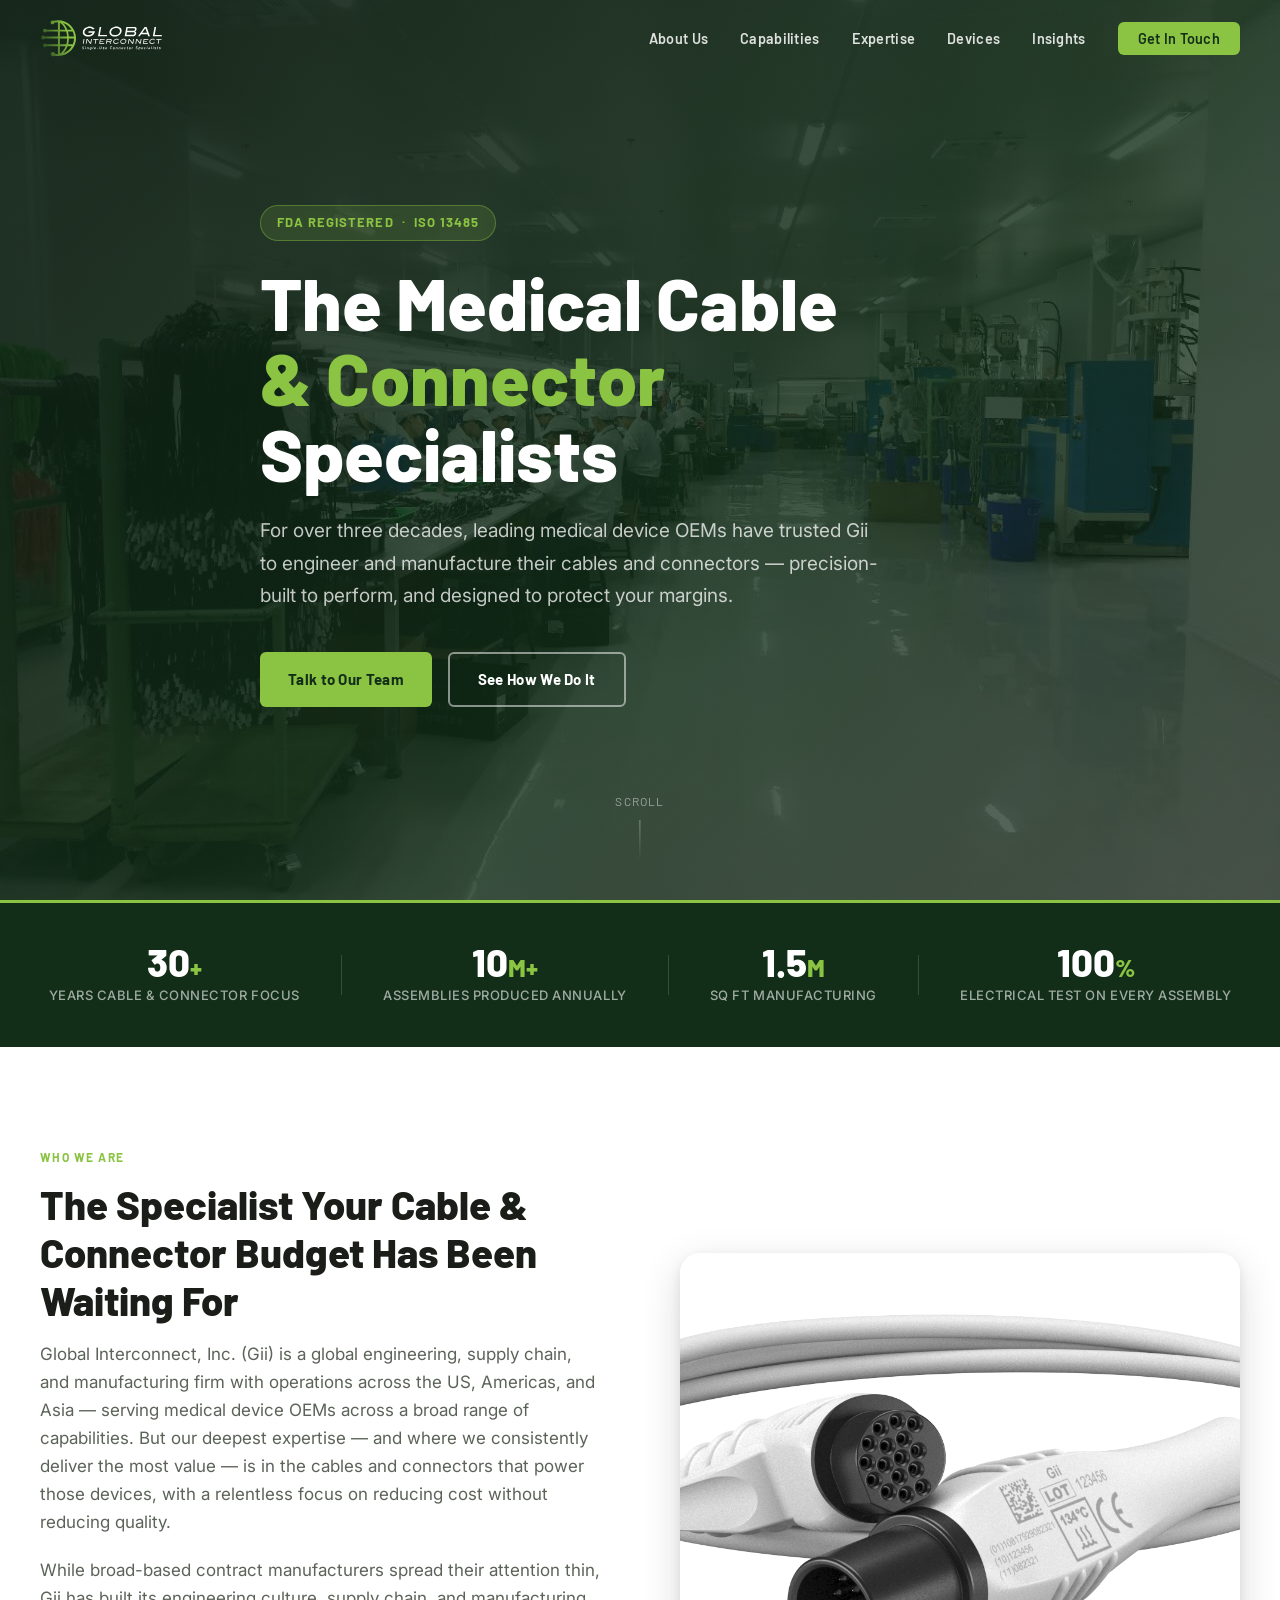
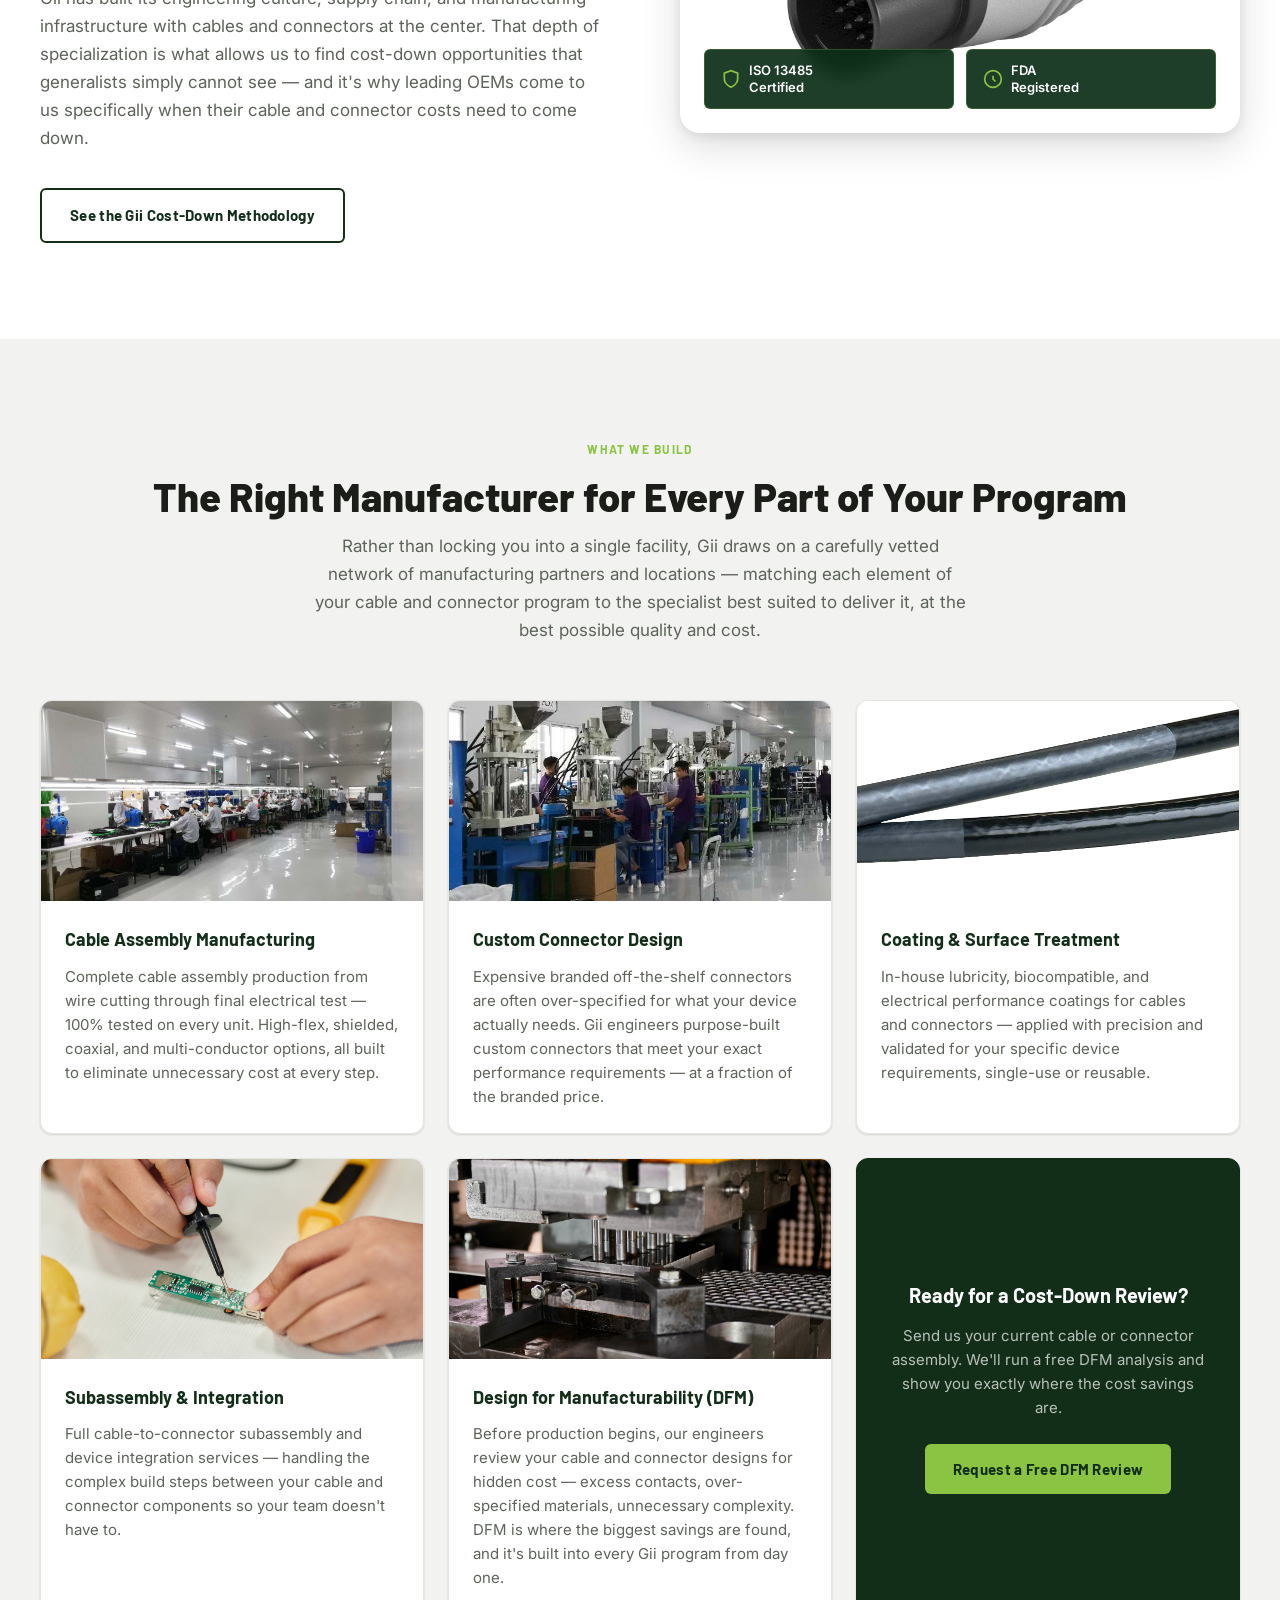
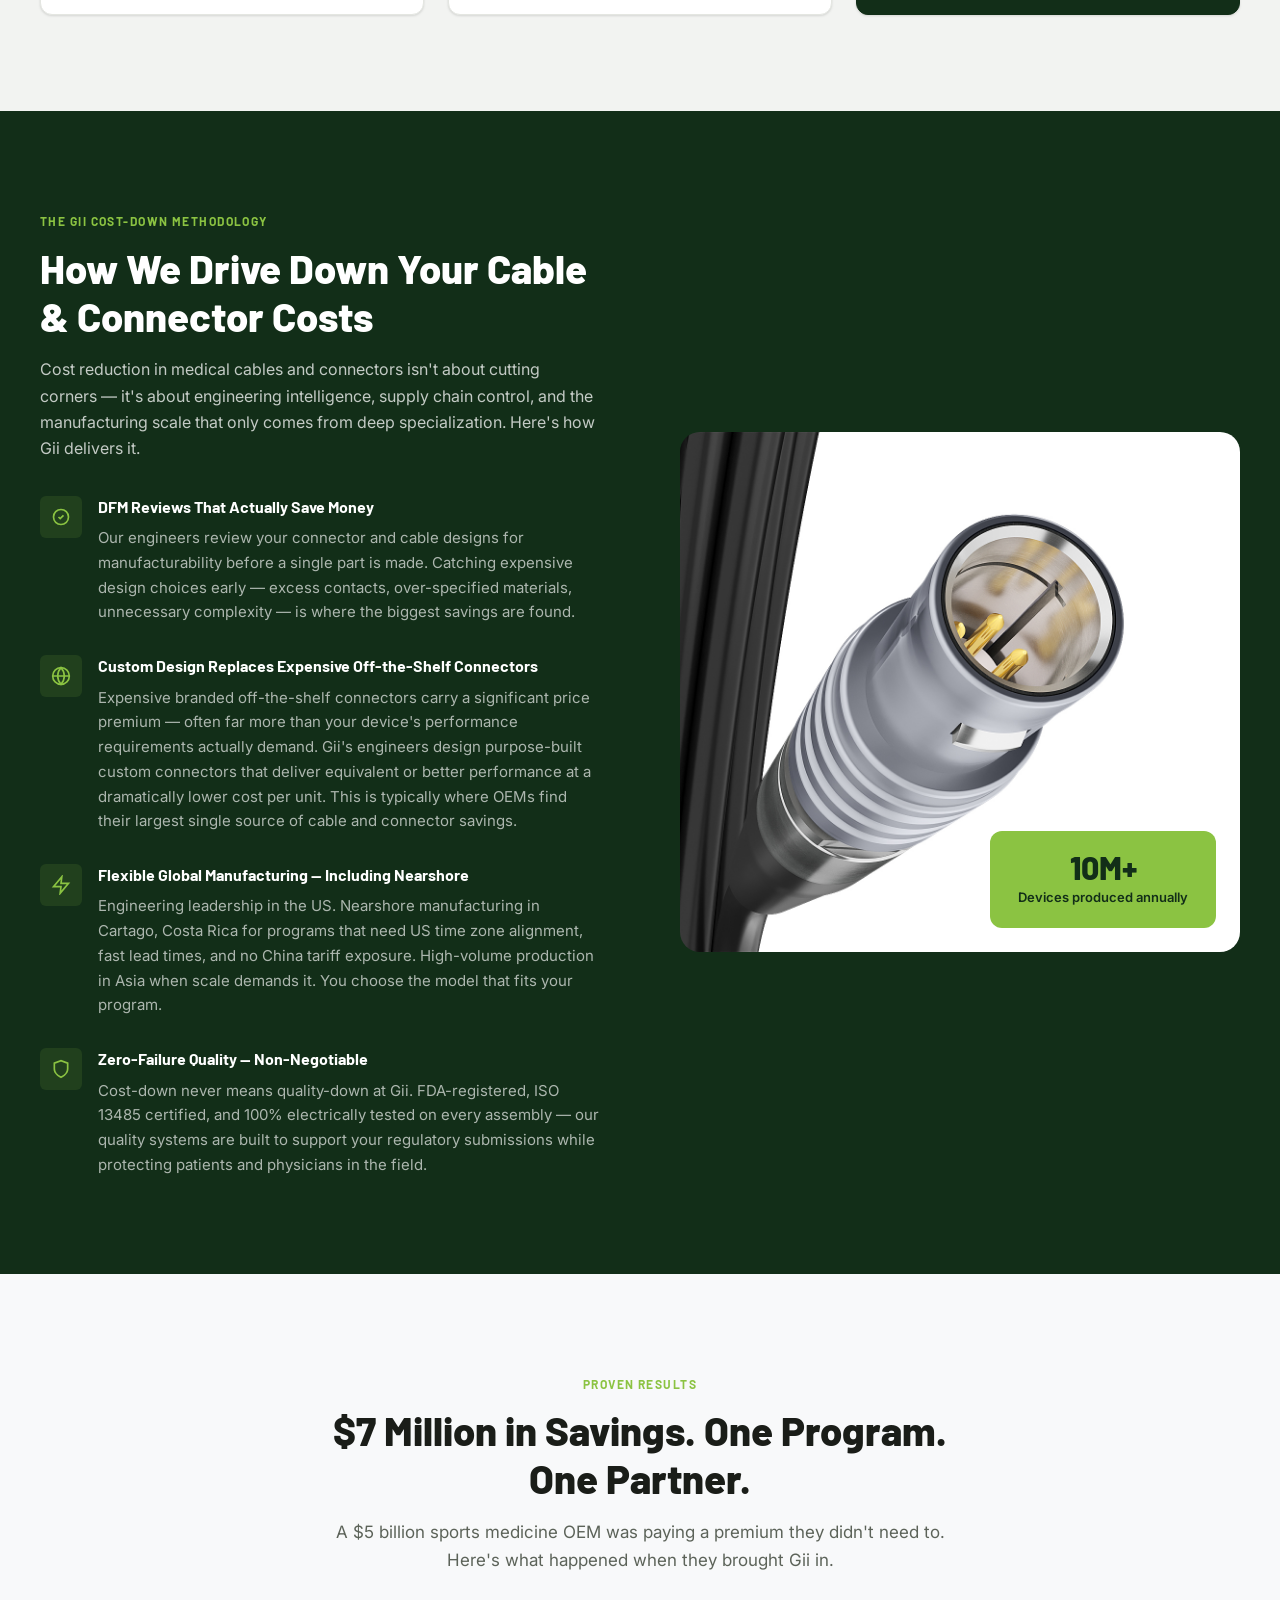
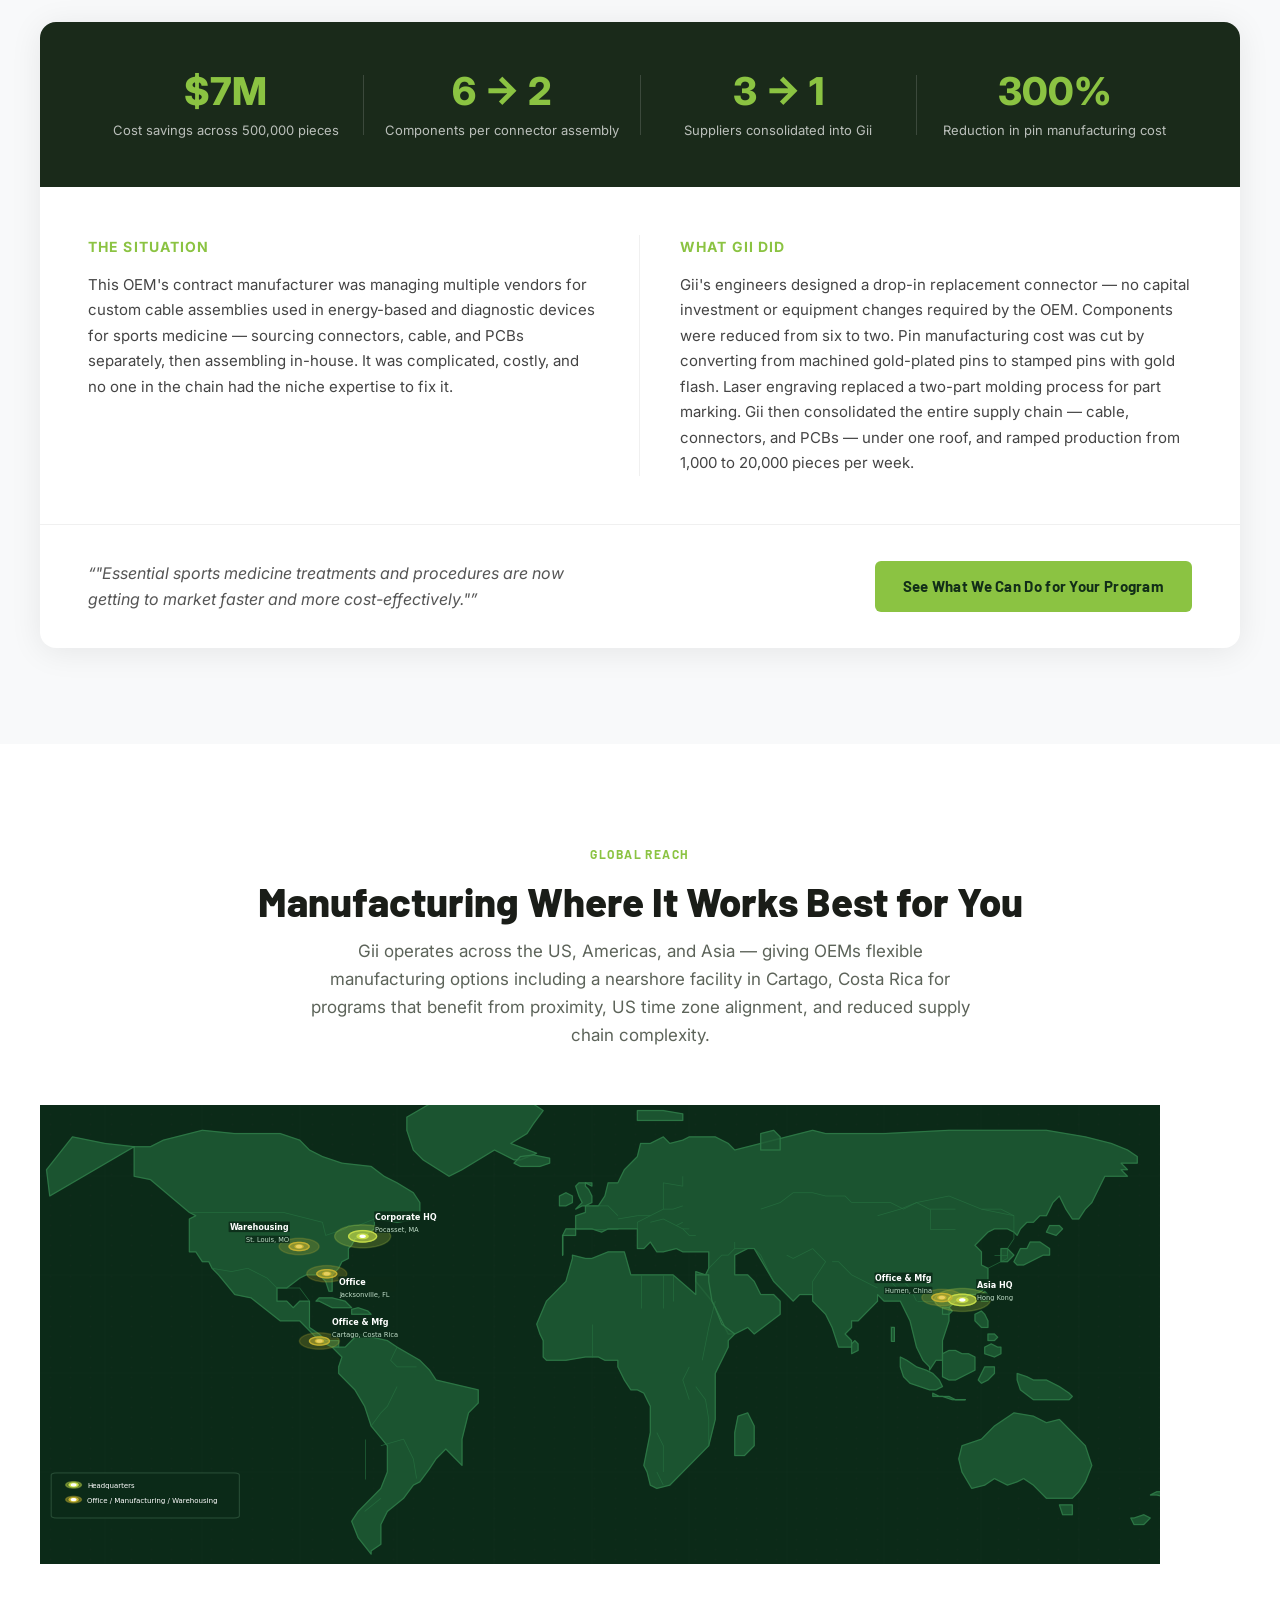
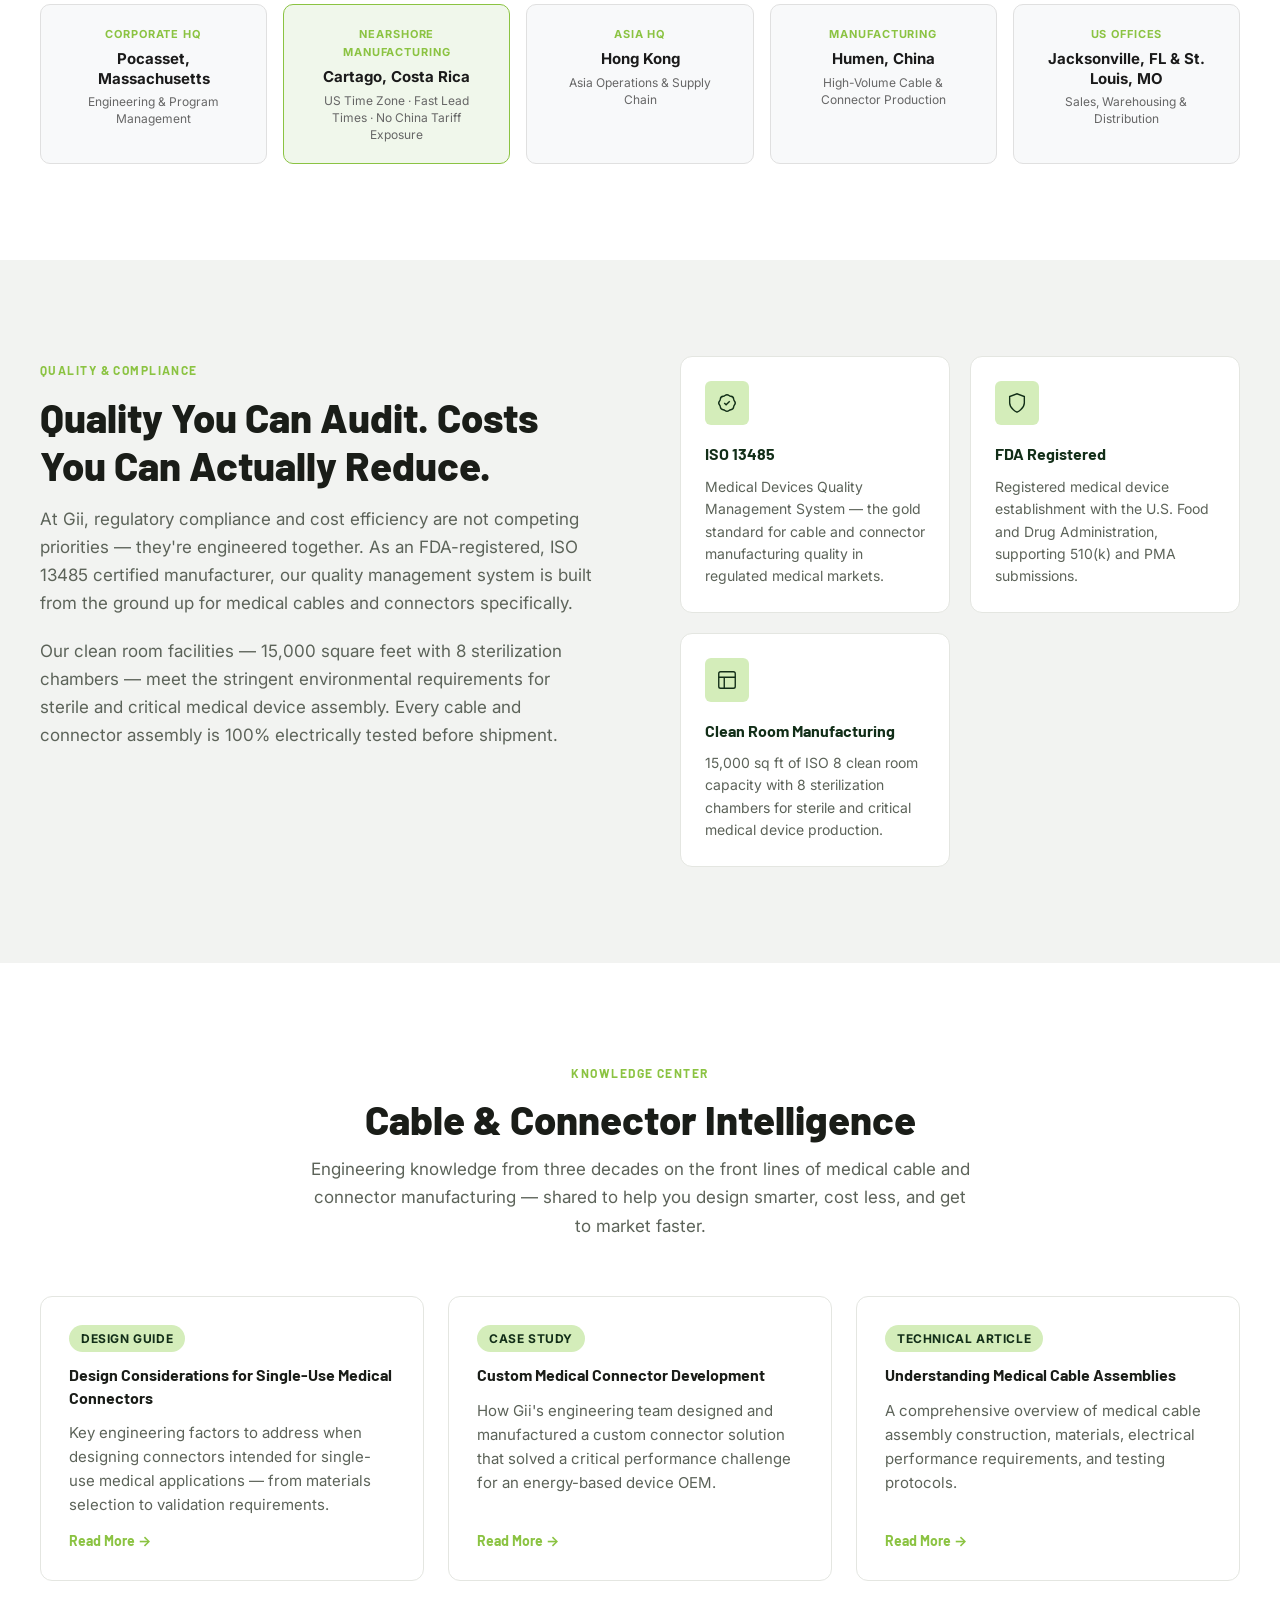
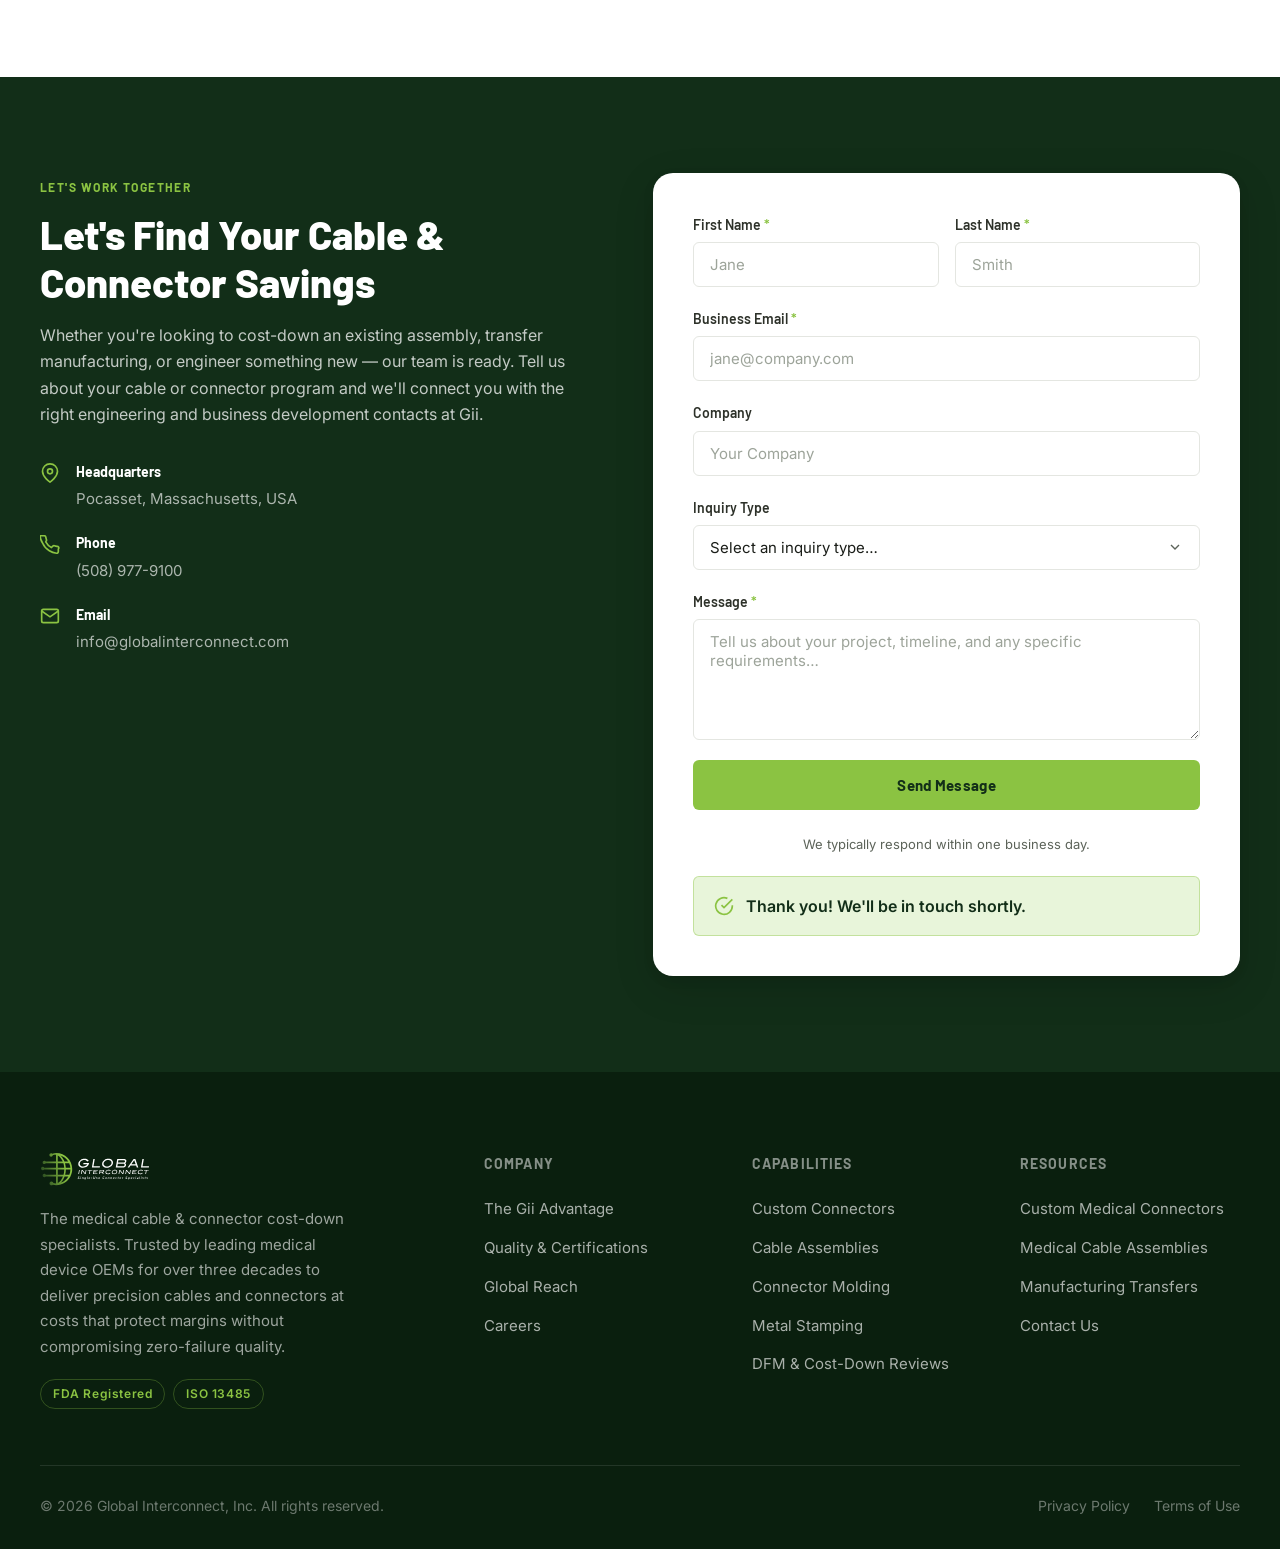
==== index.html @ 377dcf6b "Add $7M sports medicine case study section to homepage New 'Proven Results' section inserted between" ====
<!DOCTYPE html>
<html lang="en">
<head>
  <meta charset="UTF-8" />
  <meta name="viewport" content="width=device-width, initial-scale=1.0" />
  <meta name="description" content="Global Interconnect, Inc. (Gii) — Medical cable &amp; connector specialists. FDA-registered, ISO 13485 certified. Trusted by leading OEMs for over three decades to engineer precision cables and connectors that perform and protect margins." />
  <title>Global Interconnect, Inc. | Medical Cable &amp; Connector Specialists</title>
  <link rel="icon" type="image/png" href="assets/images/favicon.png" />
  <link rel="stylesheet" href="assets/css/style.css" />
  <link rel="preconnect" href="https://fonts.googleapis.com" />
  <link rel="preconnect" href="https://fonts.gstatic.com" crossorigin />
  <link href="https://fonts.googleapis.com/css2?family=Inter:wght@300;400;500;600;700;800&family=Barlow:wght@400;500;600;700;800&display=swap" rel="stylesheet" />
</head>
<body>

  <!-- ===== NAVIGATION ===== -->
  <header class="site-header" id="site-header">
    <nav class="nav-container">
      <a href="/" class="nav-logo">
        <img src="assets/images/logos/logo-white.svg" alt="Global Interconnect, Inc." class="logo-img" />
      </a>

      <button class="nav-toggle" id="nav-toggle" aria-label="Toggle navigation">
        <span></span><span></span><span></span>
      </button>

      <ul class="nav-links" id="nav-links">
        <li><a href="about.html">About Us</a></li>
        <li><a href="capabilities.html">Capabilities</a></li>
        <li><a href="expertise.html">Expertise</a></li>
        <li><a href="devices.html">Devices</a></li>
        <li><a href="insights.html">Insights</a></li>
        <li><a href="#contact" class="nav-cta">Get In Touch</a></li>
      </ul>
    </nav>
  </header>

  <!-- ===== HERO ===== -->
  <section class="hero" id="home">
    <div class="hero-bg">
      <video class="hero-bg-video" autoplay muted loop playsinline poster="assets/images/production-facility.jpg">
        <source src="assets/images/hero-video.mp4" type="video/mp4" />
      </video>
      <div class="hero-overlay"></div>
    </div>
    <div class="hero-content">
      <div class="hero-badge">FDA Registered &nbsp;·&nbsp; ISO 13485</div>
      <h1 class="hero-headline">
        The Medical Cable<br />
        <span class="accent">&amp; Connector</span><br />
        Specialists
      </h1>
      <p class="hero-sub">
        For over three decades, leading medical device OEMs have trusted Gii to engineer and manufacture their cables and connectors — precision-built to perform, and designed to protect your margins.
      </p>
      <div class="hero-actions">
        <a href="#contact" class="btn btn-primary">Talk to Our Team</a>
        <a href="#capabilities" class="btn btn-outline">See How We Do It</a>
      </div>
    </div>
    <div class="hero-scroll-indicator">
      <span>Scroll</span>
      <div class="scroll-line"></div>
    </div>
  </section>

  <!-- ===== STATS BAR ===== -->
  <section class="stats-bar">
    <div class="stats-container">
      <div class="stat-item">
        <span class="stat-number">30<span class="stat-plus">+</span></span>
        <span class="stat-label">Years Cable &amp; Connector Focus</span>
      </div>
      <div class="stat-divider"></div>
      <div class="stat-item">
        <span class="stat-number">10<span class="stat-unit">M+</span></span>
        <span class="stat-label">Assemblies Produced Annually</span>
      </div>
      <div class="stat-divider"></div>
      <div class="stat-item">
        <span class="stat-number">1.5<span class="stat-unit">M</span></span>
        <span class="stat-label">Sq Ft Manufacturing</span>
      </div>
      <div class="stat-divider"></div>
      <div class="stat-item">
        <span class="stat-number">100<span class="stat-unit">%</span></span>
        <span class="stat-label">Electrical Test on Every Assembly</span>
      </div>
    </div>
  </section>

  <!-- ===== INTRO / WHO WE ARE ===== -->
  <section class="intro section-pad">
    <div class="container">
      <div class="intro-grid">
        <div class="intro-text">
          <span class="section-eyebrow">Who We Are</span>
          <h2 class="section-title">The Specialist Your Cable &amp; Connector Budget Has Been Waiting For</h2>
          <p>Global Interconnect, Inc. (Gii) is a global engineering, supply chain, and manufacturing firm with operations across the US, Americas, and Asia — serving medical device OEMs across a broad range of capabilities. But our deepest expertise — and where we consistently deliver the most value — is in the cables and connectors that power those devices, with a relentless focus on reducing cost without reducing quality.</p>
          <p>While broad-based contract manufacturers spread their attention thin, Gii has built its engineering culture, supply chain, and manufacturing infrastructure with cables and connectors at the center. That depth of specialization is what allows us to find cost-down opportunities that generalists simply cannot see — and it's why leading OEMs come to us specifically when their cable and connector costs need to come down.</p>
          <a href="#advantage" class="btn btn-secondary">See the Gii Cost-Down Methodology</a>
        </div>
        <div class="intro-image">
          <img src="assets/images/products/wip.png" alt="Gii Cable Assembly Manufacturing" />
          <div class="intro-cert-badge">
            <div class="cert-item">
              <svg viewBox="0 0 24 24" fill="none" stroke="currentColor" stroke-width="2"><path d="M12 22s8-4 8-10V5l-8-3-8 3v7c0 6 8 10 8 10z"/></svg>
              <span>ISO 13485<br/>Certified</span>
            </div>
            <div class="cert-item">
              <svg viewBox="0 0 24 24" fill="none" stroke="currentColor" stroke-width="2"><circle cx="12" cy="12" r="10"/><path d="M12 8v4l3 3"/></svg>
              <span>FDA<br/>Registered</span>
            </div>
          </div>
        </div>
      </div>
    </div>
  </section>

  <!-- ===== CAPABILITIES ===== -->
  <section class="capabilities section-pad bg-light" id="capabilities">
    <div class="container">
      <div class="section-header">
        <span class="section-eyebrow">What We Build</span>
        <h2 class="section-title">The Right Manufacturer for Every Part of Your Program</h2>
        <p class="section-desc">Rather than locking you into a single facility, Gii draws on a carefully vetted network of manufacturing partners and locations — matching each element of your cable and connector program to the specialist best suited to deliver it, at the best possible quality and cost.</p>
      </div>

      <div class="capabilities-grid">

        <div class="cap-card">
          <div class="cap-card-img">
            <img src="assets/images/capabilities/assembly.jpg" alt="Electromechanical Assembly" />
          </div>
          <div class="cap-card-body">
            <h3>Cable Assembly Manufacturing</h3>
            <p>Complete cable assembly production from wire cutting through final electrical test — 100% tested on every unit. High-flex, shielded, coaxial, and multi-conductor options, all built to eliminate unnecessary cost at every step.</p>
          </div>
        </div>

        <div class="cap-card">
          <div class="cap-card-img">
            <img src="assets/images/capabilities/molding.jpg" alt="Custom Molding" />
          </div>
          <div class="cap-card-body">
            <h3>Custom Connector Design</h3>
            <p>Expensive branded off-the-shelf connectors are often over-specified for what your device actually needs. Gii engineers purpose-built custom connectors that meet your exact performance requirements — at a fraction of the branded price.</p>
          </div>
        </div>

        <div class="cap-card">
          <div class="cap-card-img">
            <img src="assets/images/capabilities/coating.jpg" alt="Coating &amp; Surface Treatment" />
          </div>
          <div class="cap-card-body">
            <h3>Coating &amp; Surface Treatment</h3>
            <p>In-house lubricity, biocompatible, and electrical performance coatings for cables and connectors — applied with precision and validated for your specific device requirements, single-use or reusable.</p>
          </div>
        </div>

        <div class="cap-card">
          <div class="cap-card-img">
            <img src="assets/images/capabilities/pcba.jpg" alt="PCB Assembly" />
          </div>
          <div class="cap-card-body">
            <h3>Subassembly &amp; Integration</h3>
            <p>Full cable-to-connector subassembly and device integration services — handling the complex build steps between your cable and connector components so your team doesn't have to.</p>
          </div>
        </div>

        <div class="cap-card">
          <div class="cap-card-img">
            <img src="assets/images/capabilities/stamping.jpg" alt="Metal Stamping" />
          </div>
          <div class="cap-card-body">
            <h3>Design for Manufacturability (DFM)</h3>
            <p>Before production begins, our engineers review your cable and connector designs for hidden cost — excess contacts, over-specified materials, unnecessary complexity. DFM is where the biggest savings are found, and it's built into every Gii program from day one.</p>
          </div>
        </div>

        <div class="cap-card cap-card-cta">
          <div class="cap-cta-content">
            <h3>Ready for a Cost-Down Review?</h3>
            <p>Send us your current cable or connector assembly. We'll run a free DFM analysis and show you exactly where the cost savings are.</p>
            <a href="#contact" class="btn btn-primary">Request a Free DFM Review</a>
          </div>
        </div>

      </div>
    </div>
  </section>

  <!-- ===== THE GII ADVANTAGE ===== -->
  <section class="advantage section-pad bg-dark" id="advantage">
    <div class="container">
      <div class="advantage-grid">
        <div class="advantage-text">
          <span class="section-eyebrow light">The Gii Cost-Down Methodology</span>
          <h2 class="section-title light">How We Drive Down Your Cable &amp; Connector Costs</h2>
          <p class="light-text">Cost reduction in medical cables and connectors isn't about cutting corners — it's about engineering intelligence, supply chain control, and the manufacturing scale that only comes from deep specialization. Here's how Gii delivers it.</p>

          <div class="advantage-list">
            <div class="advantage-item">
              <div class="advantage-icon">
                <svg viewBox="0 0 24 24" fill="none" stroke="currentColor" stroke-width="2"><path d="M9 12l2 2 4-4m6 2a9 9 0 11-18 0 9 9 0 0118 0z"/></svg>
              </div>
              <div>
                <h4>DFM Reviews That Actually Save Money</h4>
                <p>Our engineers review your connector and cable designs for manufacturability before a single part is made. Catching expensive design choices early — excess contacts, over-specified materials, unnecessary complexity — is where the biggest savings are found.</p>
              </div>
            </div>

            <div class="advantage-item">
              <div class="advantage-icon">
                <svg viewBox="0 0 24 24" fill="none" stroke="currentColor" stroke-width="2"><circle cx="12" cy="12" r="10"/><path d="M2 12h20M12 2a15.3 15.3 0 014 10 15.3 15.3 0 01-4 10 15.3 15.3 0 01-4-10 15.3 15.3 0 014-10z"/></svg>
              </div>
              <div>
                <h4>Custom Design Replaces Expensive Off-the-Shelf Connectors</h4>
                <p>Expensive branded off-the-shelf connectors carry a significant price premium — often far more than your device's performance requirements actually demand. Gii's engineers design purpose-built custom connectors that deliver equivalent or better performance at a dramatically lower cost per unit. This is typically where OEMs find their largest single source of cable and connector savings.</p>
              </div>
            </div>

            <div class="advantage-item">
              <div class="advantage-icon">
                <svg viewBox="0 0 24 24" fill="none" stroke="currentColor" stroke-width="2"><path d="M13 2L3 14h9l-1 8 10-12h-9l1-8z"/></svg>
              </div>
              <div>
                <h4>Flexible Global Manufacturing — Including Nearshore</h4>
                <p>Engineering leadership in the US. Nearshore manufacturing in Cartago, Costa Rica for programs that need US time zone alignment, fast lead times, and no China tariff exposure. High-volume production in Asia when scale demands it. You choose the model that fits your program.</p>
              </div>
            </div>

            <div class="advantage-item">
              <div class="advantage-icon">
                <svg viewBox="0 0 24 24" fill="none" stroke="currentColor" stroke-width="2"><path d="M12 22s8-4 8-10V5l-8-3-8 3v7c0 6 8 10 8 10z"/></svg>
              </div>
              <div>
                <h4>Zero-Failure Quality — Non-Negotiable</h4>
                <p>Cost-down never means quality-down at Gii. FDA-registered, ISO 13485 certified, and 100% electrically tested on every assembly — our quality systems are built to support your regulatory submissions while protecting patients and physicians in the field.</p>
              </div>
            </div>
          </div>
        </div>

        <div class="advantage-visual">
          <img src="assets/images/validation.jpg" alt="Gii quality validation process" />
          <div class="advantage-overlay-card">
            <div class="overlay-stat">
              <span class="overlay-num">10M+</span>
              <span class="overlay-label">Devices produced annually</span>
            </div>
          </div>
        </div>
      </div>
    </div>
  </section>

  <!-- ===== CASE STUDY ===== -->
  <section class="case-study-section section-pad" id="case-study">
    <div class="container">
      <div class="case-study-header">
        <span class="section-eyebrow">Proven Results</span>
        <h2 class="section-title">$7 Million in Savings. One Program. One Partner.</h2>
        <p class="section-desc">A $5 billion sports medicine OEM was paying a premium they didn't need to. Here's what happened when they brought Gii in.</p>
      </div>

      <div class="case-study-card">
        <div class="case-study-stats">
          <div class="cs-stat">
            <span class="cs-stat-num">$7M</span>
            <span class="cs-stat-label">Cost savings across 500,000 pieces</span>
          </div>
          <div class="cs-stat-divider"></div>
          <div class="cs-stat">
            <span class="cs-stat-num">6 → 2</span>
            <span class="cs-stat-label">Components per connector assembly</span>
          </div>
          <div class="cs-stat-divider"></div>
          <div class="cs-stat">
            <span class="cs-stat-num">3 → 1</span>
            <span class="cs-stat-label">Suppliers consolidated into Gii</span>
          </div>
          <div class="cs-stat-divider"></div>
          <div class="cs-stat">
            <span class="cs-stat-num">300%</span>
            <span class="cs-stat-label">Reduction in pin manufacturing cost</span>
          </div>
        </div>

        <div class="case-study-body">
          <div class="case-study-problem">
            <h3>The Situation</h3>
            <p>This OEM's contract manufacturer was managing multiple vendors for custom cable assemblies used in energy-based and diagnostic devices for sports medicine — sourcing connectors, cable, and PCBs separately, then assembling in-house. It was complicated, costly, and no one in the chain had the niche expertise to fix it.</p>
          </div>
          <div class="case-study-solution">
            <h3>What Gii Did</h3>
            <p>Gii's engineers designed a drop-in replacement connector — no capital investment or equipment changes required by the OEM. Components were reduced from six to two. Pin manufacturing cost was cut by converting from machined gold-plated pins to stamped pins with gold flash. Laser engraving replaced a two-part molding process for part marking. Gii then consolidated the entire supply chain — cable, connectors, and PCBs — under one roof, and ramped production from 1,000 to 20,000 pieces per week.</p>
          </div>
        </div>

        <div class="case-study-footer">
          <p class="case-study-quote">"Essential sports medicine treatments and procedures are now getting to market faster and more cost-effectively."</p>
          <a href="contact.html" class="btn btn-primary">See What We Can Do for Your Program</a>
        </div>
      </div>
    </div>
  </section>

  <style>
    .case-study-section {
      background: #f8f9fa;
    }
    .case-study-header {
      text-align: center;
      max-width: 680px;
      margin: 0 auto 48px;
    }
    .case-study-card {
      background: #fff;
      border-radius: 16px;
      box-shadow: 0 4px 32px rgba(0,0,0,0.08);
      overflow: hidden;
    }
    .case-study-stats {
      display: flex;
      align-items: center;
      background: #1a2a1a;
      padding: 40px 48px;
      gap: 0;
      flex-wrap: wrap;
    }
    .cs-stat {
      flex: 1 1 140px;
      text-align: center;
      padding: 8px 16px;
    }
    .cs-stat-num {
      display: block;
      font-size: 2.4rem;
      font-weight: 800;
      color: #8BC342;
      line-height: 1.1;
      margin-bottom: 8px;
    }
    .cs-stat-label {
      display: block;
      font-size: 13px;
      color: rgba(255,255,255,0.7);
      line-height: 1.4;
    }
    .cs-stat-divider {
      width: 1px;
      height: 60px;
      background: rgba(255,255,255,0.15);
      flex-shrink: 0;
    }
    .case-study-body {
      display: grid;
      grid-template-columns: 1fr 1fr;
      gap: 0;
      padding: 48px;
      border-bottom: 1px solid #f0f0f0;
    }
    .case-study-problem {
      padding-right: 40px;
      border-right: 1px solid #f0f0f0;
    }
    .case-study-solution {
      padding-left: 40px;
    }
    .case-study-body h3 {
      font-size: 14px;
      font-weight: 700;
      text-transform: uppercase;
      letter-spacing: 0.08em;
      color: #8BC342;
      margin-bottom: 14px;
    }
    .case-study-body p {
      font-size: 15px;
      line-height: 1.7;
      color: #444;
      margin: 0;
    }
    .case-study-footer {
      padding: 36px 48px;
      display: flex;
      align-items: center;
      justify-content: space-between;
      gap: 32px;
      flex-wrap: wrap;
    }
    .case-study-quote {
      font-size: 16px;
      font-style: italic;
      color: #555;
      margin: 0;
      flex: 1;
      line-height: 1.6;
      max-width: 520px;
    }
    .case-study-quote::before { content: '\201C'; }
    .case-study-quote::after { content: '\201D'; }
    @media (max-width: 768px) {
      .case-study-stats { padding: 32px 24px; }
      .cs-stat-divider { display: none; }
      .case-study-body { grid-template-columns: 1fr; padding: 32px 24px; gap: 32px; }
      .case-study-problem { padding-right: 0; border-right: none; border-bottom: 1px solid #f0f0f0; padding-bottom: 32px; }
      .case-study-solution { padding-left: 0; }
      .case-study-footer { padding: 28px 24px; flex-direction: column; align-items: flex-start; }
      .cs-stat-num { font-size: 1.9rem; }
    }
  </style>

  <!-- ===== GLOBAL REACH / MAP ===== -->
  <section class="global-reach section-pad" id="global">
    <div class="container">
      <div class="section-header">
        <span class="section-eyebrow">Global Reach</span>
        <h2 class="section-title">Manufacturing Where It Works Best for You</h2>
        <p class="section-desc">Gii operates across the US, Americas, and Asia — giving OEMs flexible manufacturing options including a nearshore facility in Cartago, Costa Rica for programs that benefit from proximity, US time zone alignment, and reduced supply chain complexity.</p>
      </div>
      <div class="map-container">
        <img src="assets/images/map.png" alt="Gii Global Manufacturing Network" class="map-img" />
      </div>
      <div class="locations-strip">
        <div class="loc-strip-item">
          <div class="loc-strip-label">Corporate HQ</div>
          <div class="loc-strip-name">Pocasset, Massachusetts</div>
          <div class="loc-strip-detail">Engineering &amp; Program Management</div>
        </div>
        <div class="loc-strip-item loc-strip-highlight">
          <div class="loc-strip-label">Nearshore Manufacturing</div>
          <div class="loc-strip-name">Cartago, Costa Rica</div>
          <div class="loc-strip-detail">US Time Zone · Fast Lead Times · No China Tariff Exposure</div>
        </div>
        <div class="loc-strip-item">
          <div class="loc-strip-label">Asia HQ</div>
          <div class="loc-strip-name">Hong Kong</div>
          <div class="loc-strip-detail">Asia Operations &amp; Supply Chain</div>
        </div>
        <div class="loc-strip-item">
          <div class="loc-strip-label">Manufacturing</div>
          <div class="loc-strip-name">Humen, China</div>
          <div class="loc-strip-detail">High-Volume Cable &amp; Connector Production</div>
        </div>
        <div class="loc-strip-item">
          <div class="loc-strip-label">US Offices</div>
          <div class="loc-strip-name">Jacksonville, FL &amp; St. Louis, MO</div>
          <div class="loc-strip-detail">Sales, Warehousing &amp; Distribution</div>
        </div>
      </div>
    </div>
  </section>

  <style>
    .locations-strip {
      display: flex;
      flex-wrap: wrap;
      gap: 16px;
      margin-top: 40px;
      justify-content: center;
    }
    .loc-strip-item {
      background: #f8f9fa;
      border: 1px solid #e0e0e0;
      border-radius: 10px;
      padding: 20px 24px;
      flex: 1 1 180px;
      max-width: 240px;
      text-align: center;
    }
    .loc-strip-highlight {
      background: #f0f7eb;
      border-color: #8BC342;
    }
    .loc-strip-label {
      font-size: 11px;
      font-weight: 700;
      text-transform: uppercase;
      letter-spacing: 0.08em;
      color: #8BC342;
      margin-bottom: 6px;
    }
    .loc-strip-name {
      font-size: 15px;
      font-weight: 700;
      color: #1a1a1a;
      margin-bottom: 6px;
      line-height: 1.3;
    }
    .loc-strip-detail {
      font-size: 12px;
      color: #666;
      line-height: 1.4;
    }
    @media (max-width: 600px) {
      .loc-strip-item { max-width: 100%; }
    }
  </style>

  <!-- ===== QUALITY / CERTIFICATIONS ===== -->
  <section class="quality section-pad bg-light" id="quality">
    <div class="container">
      <div class="quality-grid">
        <div class="quality-text">
          <span class="section-eyebrow">Quality &amp; Compliance</span>
          <h2 class="section-title">Quality You Can Audit. Costs You Can Actually Reduce.</h2>
          <p>At Gii, regulatory compliance and cost efficiency are not competing priorities — they're engineered together. As an FDA-registered, ISO 13485 certified manufacturer, our quality management system is built from the ground up for medical cables and connectors specifically.</p>
          <p>Our clean room facilities — 15,000 square feet with 8 sterilization chambers — meet the stringent environmental requirements for sterile and critical medical device assembly. Every cable and connector assembly is 100% electrically tested before shipment.</p>
        </div>
        <div class="quality-certs">
          <div class="cert-card">
            <div class="cert-icon">
              <svg viewBox="0 0 24 24" fill="none" stroke="currentColor" stroke-width="1.5"><path d="M9 12l2 2 4-4M7.835 4.697a3.42 3.42 0 001.946-.806 3.42 3.42 0 014.438 0 3.42 3.42 0 001.946.806 3.42 3.42 0 013.138 3.138 3.42 3.42 0 00.806 1.946 3.42 3.42 0 010 4.438 3.42 3.42 0 00-.806 1.946 3.42 3.42 0 01-3.138 3.138 3.42 3.42 0 00-1.946.806 3.42 3.42 0 01-4.438 0 3.42 3.42 0 00-1.946-.806 3.42 3.42 0 01-3.138-3.138 3.42 3.42 0 00-.806-1.946 3.42 3.42 0 010-4.438 3.42 3.42 0 00.806-1.946 3.42 3.42 0 013.138-3.138z"/></svg>
            </div>
            <h3>ISO 13485</h3>
            <p>Medical Devices Quality Management System — the gold standard for cable and connector manufacturing quality in regulated medical markets.</p>
          </div>
          <div class="cert-card">
            <div class="cert-icon">
              <svg viewBox="0 0 24 24" fill="none" stroke="currentColor" stroke-width="1.5"><path d="M12 22s8-4 8-10V5l-8-3-8 3v7c0 6 8 10 8 10z"/></svg>
            </div>
            <h3>FDA Registered</h3>
            <p>Registered medical device establishment with the U.S. Food and Drug Administration, supporting 510(k) and PMA submissions.</p>
          </div>
          <div class="cert-card">
            <div class="cert-icon">
              <svg viewBox="0 0 24 24" fill="none" stroke="currentColor" stroke-width="1.5"><rect x="3" y="3" width="18" height="18" rx="2" ry="2"/><path d="M3 9h18M9 21V9"/></svg>
            </div>
            <h3>Clean Room Manufacturing</h3>
            <p>15,000 sq ft of ISO 8 clean room capacity with 8 sterilization chambers for sterile and critical medical device production.</p>
          </div>
        </div>
      </div>
    </div>
  </section>

  <!-- ===== RESOURCES / BLOG ===== -->
  <section class="resources section-pad" id="resources">
    <div class="container">
      <div class="section-header">
        <span class="section-eyebrow">Knowledge Center</span>
        <h2 class="section-title">Cable &amp; Connector Intelligence</h2>
        <p class="section-desc">Engineering knowledge from three decades on the front lines of medical cable and connector manufacturing — shared to help you design smarter, cost less, and get to market faster.</p>
      </div>

      <div class="resources-grid">
        <article class="resource-card">
          <div class="resource-tag">Design Guide</div>
          <h3><a href="https://www.globalinterconnect.com/design-considerations-single-use-medical-connectors/" target="_blank" rel="noopener">Design Considerations for Single-Use Medical Connectors</a></h3>
          <p>Key engineering factors to address when designing connectors intended for single-use medical applications — from materials selection to validation requirements.</p>
          <a href="https://www.globalinterconnect.com/design-considerations-single-use-medical-connectors/" class="resource-link" target="_blank" rel="noopener">Read More →</a>
        </article>

        <article class="resource-card">
          <div class="resource-tag">Case Study</div>
          <h3><a href="https://www.globalinterconnect.com/case-studies/custom-medical-connector/" target="_blank" rel="noopener">Custom Medical Connector Development</a></h3>
          <p>How Gii's engineering team designed and manufactured a custom connector solution that solved a critical performance challenge for an energy-based device OEM.</p>
          <a href="https://www.globalinterconnect.com/case-studies/custom-medical-connector/" class="resource-link" target="_blank" rel="noopener">Read More →</a>
        </article>

        <article class="resource-card">
          <div class="resource-tag">Technical Article</div>
          <h3><a href="https://www.globalinterconnect.com/understanding-medical-cable-assemblies/" target="_blank" rel="noopener">Understanding Medical Cable Assemblies</a></h3>
          <p>A comprehensive overview of medical cable assembly construction, materials, electrical performance requirements, and testing protocols.</p>
          <a href="https://www.globalinterconnect.com/understanding-medical-cable-assemblies/" class="resource-link" target="_blank" rel="noopener">Read More →</a>
        </article>
      </div>
    </div>
  </section>

  <!-- ===== CONTACT ===== -->
  <section class="contact section-pad bg-dark" id="contact">
    <div class="container">
      <div class="contact-grid">
        <div class="contact-text">
          <span class="section-eyebrow light">Let's Work Together</span>
          <h2 class="section-title light">Let's Find Your Cable &amp; Connector Savings</h2>
          <p class="light-text">Whether you're looking to cost-down an existing assembly, transfer manufacturing, or engineer something new — our team is ready. Tell us about your cable or connector program and we'll connect you with the right engineering and business development contacts at Gii.</p>

          <div class="contact-info-list">
            <div class="contact-info-item">
              <svg viewBox="0 0 24 24" fill="none" stroke="currentColor" stroke-width="2"><path d="M21 10c0 7-9 13-9 13s-9-6-9-13a9 9 0 0118 0z"/><circle cx="12" cy="10" r="3"/></svg>
              <div>
                <strong>Headquarters</strong>
                <span>Pocasset, Massachusetts, USA</span>
              </div>
            </div>
            <div class="contact-info-item">
              <svg viewBox="0 0 24 24" fill="none" stroke="currentColor" stroke-width="2"><path d="M22 16.92v3a2 2 0 01-2.18 2 19.79 19.79 0 01-8.63-3.07A19.5 19.5 0 013.07 9.61a19.79 19.79 0 01-3.07-8.68A2 2 0 012 .87h3a2 2 0 012 1.72c.127.96.361 1.903.7 2.81a2 2 0 01-.45 2.11L6.91 8.34a16 16 0 006.72 6.72l1.74-1.74a2 2 0 012.11-.45c.907.339 1.85.573 2.81.7A2 2 0 0122 16.92z"/></svg>
              <div>
                <strong>Phone</strong>
                <span><a href="tel:+15089779100">(508) 977-9100</a></span>
              </div>
            </div>
            <div class="contact-info-item">
              <svg viewBox="0 0 24 24" fill="none" stroke="currentColor" stroke-width="2"><path d="M4 4h16c1.1 0 2 .9 2 2v12c0 1.1-.9 2-2 2H4c-1.1 0-2-.9-2-2V6c0-1.1.9-2 2-2z"/><polyline points="22,6 12,13 2,6"/></svg>
              <div>
                <strong>Email</strong>
                <span><a href="mailto:info@globalinterconnect.com">info@globalinterconnect.com</a></span>
              </div>
            </div>
          </div>
        </div>

        <div class="contact-form-wrap">
          <form class="contact-form" id="contact-form" novalidate>
            <div class="form-row">
              <div class="form-group">
                <label for="first-name">First Name <span class="required">*</span></label>
                <input type="text" id="first-name" name="first_name" placeholder="Jane" required />
              </div>
              <div class="form-group">
                <label for="last-name">Last Name <span class="required">*</span></label>
                <input type="text" id="last-name" name="last_name" placeholder="Smith" required />
              </div>
            </div>
            <div class="form-group">
              <label for="email">Business Email <span class="required">*</span></label>
              <input type="email" id="email" name="email" placeholder="jane@company.com" required />
            </div>
            <div class="form-group">
              <label for="company">Company</label>
              <input type="text" id="company" name="company" placeholder="Your Company" />
            </div>
            <div class="form-group">
              <label for="inquiry">Inquiry Type</label>
              <select id="inquiry" name="inquiry">
                <option value="">Select an inquiry type…</option>
                <option value="cost-down-review">Cost-Down Review / DFM Analysis</option>
                <option value="new-project">New Cable / Connector Program</option>
                <option value="manufacturing-transfer">Manufacturing Transfer</option>
                <option value="rfq">Request for Quote (RFQ)</option>
                <option value="quality-docs">Quality Documentation</option>
                <option value="partnerships">Partnerships</option>
                <option value="careers">Careers</option>
                <option value="other">Other</option>
              </select>
            </div>
            <div class="form-group">
              <label for="message">Message <span class="required">*</span></label>
              <textarea id="message" name="message" rows="5" placeholder="Tell us about your project, timeline, and any specific requirements…" required></textarea>
            </div>
            <button type="submit" class="btn btn-primary btn-full" id="form-submit">
              <span class="btn-text">Send Message</span>
              <span class="btn-loading" hidden>Sending…</span>
            </button>
            <p class="form-note">We typically respond within one business day.</p>
            <div class="form-success" id="form-success" hidden>
              <svg viewBox="0 0 24 24" fill="none" stroke="currentColor" stroke-width="2"><path d="M22 11.08V12a10 10 0 11-5.93-9.14"/><polyline points="22 4 12 14.01 9 11.01"/></svg>
              Thank you! We'll be in touch shortly.
            </div>
          </form>
        </div>
      </div>
    </div>
  </section>

  <!-- ===== FOOTER ===== -->
  <footer class="site-footer">
    <div class="container">
      <div class="footer-grid">
        <div class="footer-brand">
          <img src="assets/images/logos/logo-white.svg" alt="Global Interconnect, Inc." class="footer-logo" />
          <p>The medical cable &amp; connector cost-down specialists. Trusted by leading medical device OEMs for over three decades to deliver precision cables and connectors at costs that protect margins without compromising zero-failure quality.</p>
          <div class="footer-certs">
            <span>FDA Registered</span>
            <span>ISO 13485</span>
            
          </div>
        </div>

        <div class="footer-nav-col">
          <h4>Company</h4>
          <ul>
            <li><a href="#advantage">The Gii Advantage</a></li>
            <li><a href="#quality">Quality &amp; Certifications</a></li>
            <li><a href="#global">Global Reach</a></li>
            <li><a href="https://www.globalinterconnect.com/careers/" target="_blank" rel="noopener">Careers</a></li>
          </ul>
        </div>

        <div class="footer-nav-col">
          <h4>Capabilities</h4>
          <ul>
            <li><a href="capabilities.html">Custom Connectors</a></li>
            <li><a href="capabilities.html">Cable Assemblies</a></li>
            <li><a href="capabilities.html">Connector Molding</a></li>
            <li><a href="capabilities.html">Metal Stamping</a></li>
            <li><a href="capabilities.html">DFM &amp; Cost-Down Reviews</a></li>
          </ul>
        </div>

        <div class="footer-nav-col">
          <h4>Resources</h4>
          <ul>
            <li><a href="https://www.globalinterconnect.com/understanding-custom-medical-connectors/" target="_blank" rel="noopener">Custom Medical Connectors</a></li>
            <li><a href="https://www.globalinterconnect.com/understanding-medical-cable-assemblies/" target="_blank" rel="noopener">Medical Cable Assemblies</a></li>
            <li><a href="https://www.globalinterconnect.com/considerations-when-transferring-medical-device-manufacturing/" target="_blank" rel="noopener">Manufacturing Transfers</a></li>
            <li><a href="#contact">Contact Us</a></li>
          </ul>
        </div>
      </div>

      <div class="footer-bottom">
        <p>&copy; <span id="year"></span> Global Interconnect, Inc. All rights reserved.</p>
        <div class="footer-bottom-links">
          <a href="#">Privacy Policy</a>
          <a href="#">Terms of Use</a>
        </div>
      </div>
    </div>
  </footer>

  <script src="assets/js/main.js"></script>
</body>
</html>
---- assets/css/style.css ----
/* =========================================
   GLOBAL INTERCONNECT, INC. — SITE STYLES
   Brand: #122E18 (dark green) | #8BC342 (accent)
   ========================================= */

/* --- Variables --- */
:root {
  --green-dark:    #122E18;
  --green-accent:  #8BC342;
  --green-mid:     #1e4a28;
  --green-light:   #d4edba;
  --black:         #0C0D0D;
  --white:         #FFFFFF;
  --gray-50:       #F8F9FA;
  --gray-100:      #F2F3F1;
  --gray-200:      #E4E6E1;
  --gray-400:      #9DA49A;
  --gray-600:      #5C6359;
  --gray-800:      #2D3129;
  --text:          #1a1d18;
  --text-muted:    #5C6359;

  --font-body:     'Inter', system-ui, sans-serif;
  --font-display:  'Barlow', 'Inter', system-ui, sans-serif;

  --radius:        6px;
  --radius-lg:     12px;
  --radius-xl:     20px;
  --shadow-sm:     0 1px 3px rgba(0,0,0,.08), 0 1px 2px rgba(0,0,0,.05);
  --shadow-md:     0 4px 16px rgba(0,0,0,.10), 0 2px 4px rgba(0,0,0,.06);
  --shadow-lg:     0 12px 40px rgba(0,0,0,.14), 0 4px 12px rgba(0,0,0,.08);

  --max-w:         1200px;
  --section-pad:   96px;
  --nav-h:         76px;
  --transition:    0.25s ease;
}

/* --- Reset & Base --- */
*, *::before, *::after { box-sizing: border-box; margin: 0; padding: 0; }

html {
  font-size: 16px;
  scroll-behavior: smooth;
  -webkit-font-smoothing: antialiased;
}

body {
  font-family: var(--font-body);
  color: var(--text);
  background: var(--white);
  line-height: 1.65;
  overflow-x: hidden;
}

img { display: block; max-width: 100%; height: auto; }
a { color: inherit; text-decoration: none; }
ul { list-style: none; }
button { cursor: pointer; border: none; background: none; font: inherit; }

/* --- Utility --- */
.container {
  width: min(var(--max-w), 100% - 2 * clamp(1rem, 4vw, 2.5rem));
  margin-inline: auto;
}

.section-pad { padding-block: var(--section-pad); }

.bg-light   { background: var(--gray-100); }
.bg-dark    { background: var(--green-dark); }

.section-eyebrow {
  display: inline-block;
  font-family: var(--font-display);
  font-size: .75rem;
  font-weight: 700;
  letter-spacing: .12em;
  text-transform: uppercase;
  color: var(--green-accent);
  margin-bottom: .75rem;
}
.section-eyebrow.light { color: var(--green-accent); }

.section-title {
  font-family: var(--font-display);
  font-size: clamp(1.75rem, 3.5vw, 2.5rem);
  font-weight: 800;
  line-height: 1.2;
  color: var(--text);
  margin-bottom: 1rem;
}
.section-title.light { color: var(--white); }

.section-desc {
  font-size: 1.0625rem;
  color: var(--text-muted);
  max-width: 60ch;
  margin-inline: auto;
}

.section-header {
  text-align: center;
  margin-bottom: 3.5rem;
}
.section-header .section-title { margin-bottom: .75rem; }

.light-text { color: rgba(255,255,255,.75); }

.accent { color: var(--green-accent); }

/* --- Buttons --- */
.btn {
  display: inline-flex;
  align-items: center;
  gap: .5rem;
  padding: .8125rem 1.75rem;
  border-radius: var(--radius);
  font-family: var(--font-display);
  font-weight: 700;
  font-size: .9375rem;
  letter-spacing: .02em;
  transition: all var(--transition);
  white-space: nowrap;
}

.btn-primary {
  background: var(--green-accent);
  color: var(--green-dark);
}
.btn-primary:hover {
  background: #9bd452;
  transform: translateY(-1px);
  box-shadow: var(--shadow-md);
}

.btn-outline {
  border: 2px solid rgba(255,255,255,.5);
  color: var(--white);
}
.btn-outline:hover {
  border-color: var(--white);
  background: rgba(255,255,255,.1);
}

.btn-secondary {
  border: 2px solid var(--green-dark);
  color: var(--green-dark);
}
.btn-secondary:hover {
  background: var(--green-dark);
  color: var(--white);
}

.btn-full { width: 100%; justify-content: center; }

/* =========================================
   NAVIGATION
   ========================================= */

.site-header {
  position: fixed;
  top: 0;
  left: 0;
  right: 0;
  z-index: 1000;
  transition: background var(--transition), box-shadow var(--transition);
  background: transparent;
}

.site-header.scrolled {
  background: var(--green-dark);
  box-shadow: 0 2px 20px rgba(0,0,0,.25);
}

.nav-container {
  display: flex;
  align-items: center;
  justify-content: space-between;
  height: var(--nav-h);
  width: min(var(--max-w), 100% - 2 * clamp(1rem, 4vw, 2.5rem));
  margin-inline: auto;
}

.nav-logo { display: flex; align-items: center; flex-shrink: 0; }
.logo-img { height: 38px; width: auto; }

.nav-links {
  display: flex;
  align-items: center;
  gap: 2rem;
}

.nav-links a {
  font-family: var(--font-display);
  font-weight: 600;
  font-size: .9rem;
  color: rgba(255,255,255,.85);
  letter-spacing: .02em;
  transition: color var(--transition);
  position: relative;
}
.nav-links a:hover { color: var(--white); }

.nav-links a::after {
  content: '';
  position: absolute;
  bottom: -4px;
  left: 0;
  width: 0;
  height: 2px;
  background: var(--green-accent);
  transition: width var(--transition);
}
.nav-links a:hover::after { width: 100%; }

.nav-cta {
  padding: .5rem 1.25rem !important;
  background: var(--green-accent) !important;
  color: var(--green-dark) !important;
  border-radius: var(--radius) !important;
}
.nav-cta:hover { background: #9bd452 !important; }
.nav-cta::after { display: none !important; }

.nav-toggle {
  display: none;
  flex-direction: column;
  gap: 5px;
  padding: 4px;
}
.nav-toggle span {
  display: block;
  width: 24px;
  height: 2px;
  background: var(--white);
  border-radius: 2px;
  transition: all var(--transition);
}

/* =========================================
   HERO
   ========================================= */

.hero {
  position: relative;
  min-height: 100vh;
  display: flex;
  align-items: center;
  overflow: hidden;
}

.hero-bg {
  position: absolute;
  inset: 0;
}
.hero-bg-video {
  width: 100%;
  height: 100%;
  object-fit: cover;
  object-position: center;
}
.hero-overlay {
  position: absolute;
  inset: 0;
  background: linear-gradient(
    135deg,
    rgba(12, 30, 18, .92) 0%,
    rgba(18, 46, 24, .80) 60%,
    rgba(12, 30, 18, .65) 100%
  );
}

.hero-content {
  position: relative;
  z-index: 2;
  width: min(var(--max-w), 100% - 2 * clamp(1rem, 4vw, 2.5rem));
  margin-inline: auto;
  padding-block: calc(var(--nav-h) + 2rem) 6rem;
  max-width: 760px;
}

.hero-badge {
  display: inline-block;
  padding: .375rem 1rem;
  background: rgba(139,195,66,.15);
  border: 1px solid rgba(139,195,66,.4);
  border-radius: 100px;
  color: var(--green-accent);
  font-family: var(--font-display);
  font-size: .8125rem;
  font-weight: 700;
  letter-spacing: .08em;
  text-transform: uppercase;
  margin-bottom: 1.5rem;
}

.hero-headline {
  font-family: var(--font-display);
  font-size: clamp(2.5rem, 6vw, 4.5rem);
  font-weight: 800;
  line-height: 1.05;
  color: var(--white);
  margin-bottom: 1.5rem;
}

.hero-sub {
  font-size: clamp(1rem, 2vw, 1.1875rem);
  color: rgba(255,255,255,.75);
  max-width: 52ch;
  margin-bottom: 2.5rem;
  line-height: 1.7;
}

.hero-actions {
  display: flex;
  gap: 1rem;
  flex-wrap: wrap;
}

.hero-scroll-indicator {
  position: absolute;
  bottom: 2.5rem;
  left: 50%;
  transform: translateX(-50%);
  display: flex;
  flex-direction: column;
  align-items: center;
  gap: .5rem;
  color: rgba(255,255,255,.5);
  font-size: .75rem;
  font-family: var(--font-display);
  letter-spacing: .1em;
  text-transform: uppercase;
  z-index: 2;
}
.scroll-line {
  width: 1px;
  height: 40px;
  background: linear-gradient(to bottom, rgba(255,255,255,.4), transparent);
  animation: scrollPulse 2s ease-in-out infinite;
}
@keyframes scrollPulse {
  0%, 100% { opacity: .4; }
  50% { opacity: 1; }
}

/* =========================================
   STATS BAR
   ========================================= */

.stats-bar {
  background: var(--green-dark);
  padding-block: 2.5rem;
  border-top: 3px solid var(--green-accent);
}

.stats-container {
  width: min(var(--max-w), 100% - 2 * clamp(1rem, 4vw, 2.5rem));
  margin-inline: auto;
  display: flex;
  align-items: center;
  justify-content: space-around;
  gap: 1.5rem;
  flex-wrap: wrap;
}

.stat-item {
  display: flex;
  flex-direction: column;
  align-items: center;
  gap: .25rem;
  text-align: center;
}

.stat-number {
  font-family: var(--font-display);
  font-size: clamp(1.75rem, 3vw, 2.5rem);
  font-weight: 800;
  color: var(--white);
  line-height: 1;
}
.stat-plus, .stat-unit {
  font-size: .65em;
  color: var(--green-accent);
}

.stat-label {
  font-size: .8125rem;
  color: rgba(255,255,255,.6);
  font-weight: 500;
  letter-spacing: .04em;
  text-transform: uppercase;
}

.stat-divider {
  width: 1px;
  height: 40px;
  background: rgba(255,255,255,.15);
  flex-shrink: 0;
}

/* =========================================
   INTRO
   ========================================= */

.intro-grid {
  display: grid;
  grid-template-columns: 1fr 1fr;
  gap: 5rem;
  align-items: center;
}

.intro-text p {
  color: var(--text-muted);
  margin-bottom: 1.25rem;
  font-size: 1.0625rem;
}

.intro-text .btn { margin-top: 1rem; }

.intro-image {
  position: relative;
  border-radius: var(--radius-xl);
  overflow: hidden;
  box-shadow: var(--shadow-lg);
}
.intro-image img {
  width: 100%;
  height: 480px;
  object-fit: cover;
}

.intro-cert-badge {
  position: absolute;
  bottom: 1.5rem;
  left: 1.5rem;
  right: 1.5rem;
  display: flex;
  gap: .75rem;
}

.cert-item {
  flex: 1;
  display: flex;
  align-items: center;
  gap: .5rem;
  padding: .75rem 1rem;
  background: rgba(12,46,24,.92);
  backdrop-filter: blur(8px);
  border: 1px solid rgba(139,195,66,.25);
  border-radius: var(--radius);
  color: var(--white);
  font-size: .8125rem;
  font-weight: 600;
  line-height: 1.3;
}
.cert-item svg {
  width: 20px;
  height: 20px;
  flex-shrink: 0;
  color: var(--green-accent);
}

/* =========================================
   CAPABILITIES
   ========================================= */

.capabilities-grid {
  display: grid;
  grid-template-columns: repeat(3, 1fr);
  gap: 1.5rem;
}

.cap-card {
  background: var(--white);
  border-radius: var(--radius-lg);
  overflow: hidden;
  box-shadow: var(--shadow-sm);
  border: 1px solid var(--gray-200);
  transition: transform var(--transition), box-shadow var(--transition);
}
.cap-card:hover {
  transform: translateY(-4px);
  box-shadow: var(--shadow-lg);
}

.cap-card-img {
  height: 200px;
  overflow: hidden;
}
.cap-card-img img {
  width: 100%;
  height: 100%;
  object-fit: cover;
  transition: transform .5s ease;
}
.cap-card:hover .cap-card-img img { transform: scale(1.05); }

.cap-card-body {
  padding: 1.5rem;
}
.cap-card-body h3 {
  font-family: var(--font-display);
  font-size: 1.125rem;
  font-weight: 700;
  color: var(--green-dark);
  margin-bottom: .625rem;
}
.cap-card-body p {
  font-size: .9375rem;
  color: var(--text-muted);
  line-height: 1.6;
}

.cap-card-cta {
  background: var(--green-dark);
  border-color: var(--green-dark);
  display: flex;
  align-items: center;
  justify-content: center;
}
.cap-cta-content {
  padding: 2rem;
  text-align: center;
}
.cap-cta-content h3 {
  font-family: var(--font-display);
  font-size: 1.25rem;
  font-weight: 700;
  color: var(--white);
  margin-bottom: .75rem;
}
.cap-cta-content p {
  color: rgba(255,255,255,.7);
  font-size: .9375rem;
  margin-bottom: 1.5rem;
  line-height: 1.6;
}

/* =========================================
   ADVANTAGE
   ========================================= */

.advantage-grid {
  display: grid;
  grid-template-columns: 1fr 1fr;
  gap: 5rem;
  align-items: center;
}

.advantage-list {
  display: flex;
  flex-direction: column;
  gap: 1.75rem;
  margin-top: 2rem;
}

.advantage-item {
  display: flex;
  gap: 1rem;
  align-items: flex-start;
}

.advantage-icon {
  flex-shrink: 0;
  width: 42px;
  height: 42px;
  background: rgba(139,195,66,.12);
  border-radius: var(--radius);
  display: flex;
  align-items: center;
  justify-content: center;
  margin-top: .125rem;
}
.advantage-icon svg {
  width: 20px;
  height: 20px;
  color: var(--green-accent);
}

.advantage-item h4 {
  font-family: var(--font-display);
  font-size: 1rem;
  font-weight: 700;
  color: var(--white);
  margin-bottom: .375rem;
}
.advantage-item p {
  font-size: .9375rem;
  color: rgba(255,255,255,.65);
  line-height: 1.65;
}

.advantage-visual {
  position: relative;
  border-radius: var(--radius-xl);
  overflow: hidden;
}
.advantage-visual img {
  width: 100%;
  height: 520px;
  object-fit: cover;
}

.advantage-overlay-card {
  position: absolute;
  bottom: 1.5rem;
  right: 1.5rem;
  background: var(--green-accent);
  border-radius: var(--radius-lg);
  padding: 1.25rem 1.75rem;
  text-align: center;
}
.overlay-num {
  display: block;
  font-family: var(--font-display);
  font-size: 2rem;
  font-weight: 800;
  color: var(--green-dark);
  line-height: 1;
}
.overlay-label {
  display: block;
  font-size: .8125rem;
  font-weight: 600;
  color: var(--green-dark);
  margin-top: .25rem;
}

/* =========================================
   GLOBAL REACH / LOCATIONS
   ========================================= */

.locations-section {
  position: relative;
  background: #0b2e1a;
  overflow: hidden;
  padding: 80px 0 60px;
}

/* Full-bleed map behind everything */
.map-bg-wrap {
  position: absolute;
  inset: 0;
  display: flex;
  align-items: center;
  justify-content: center;
}
.map-bg-img {
  width: 100%;
  height: 100%;
  object-fit: cover;
  object-position: center;
  opacity: 0.18;
  /* Tint land masses to match brand palette */
  filter: invert(1) sepia(1) saturate(2) hue-rotate(70deg);
}

/* Content layer sits above the map */
.locations-overlay {
  position: relative;
  z-index: 1;
}

.locations-header {
  text-align: center;
  margin-bottom: 48px;
}
.locations-header .section-eyebrow {
  color: var(--green-accent);
}
.locations-header .section-title {
  color: #ffffff;
}

/* 4-column card row */
.locations-cards {
  display: grid;
  grid-template-columns: repeat(4, 1fr);
  gap: 24px;
}

.loc-card {
  background: rgba(255, 255, 255, 0.06);
  border: 1px solid rgba(139, 195, 66, 0.25);
  border-radius: var(--radius-lg);
  padding: 28px 24px;
  backdrop-filter: blur(4px);
}
.loc-card-label {
  font-size: 0.7rem;
  font-weight: 700;
  letter-spacing: 0.12em;
  text-transform: uppercase;
  color: var(--green-accent);
  margin-bottom: 8px;
}
.loc-card h3 {
  font-size: 1.05rem;
  font-weight: 700;
  color: #ffffff;
  margin-bottom: 10px;
}
.loc-card p {
  font-size: 0.875rem;
  color: rgba(255,255,255,0.65);
  line-height: 1.6;
  margin: 0;
}

@media (max-width: 900px) {
  .locations-cards {
    grid-template-columns: repeat(2, 1fr);
  }
}
@media (max-width: 480px) {
  .locations-cards {
    grid-template-columns: 1fr;
  }
}

/* =========================================
   QUALITY
   ========================================= */

.quality-grid {
  display: grid;
  grid-template-columns: 1fr 1fr;
  gap: 5rem;
  align-items: start;
}

.quality-text p {
  color: var(--text-muted);
  margin-bottom: 1.25rem;
  font-size: 1.0625rem;
}
.quality-text .btn { margin-top: .5rem; }

.quality-certs {
  display: grid;
  grid-template-columns: 1fr 1fr;
  gap: 1.25rem;
}

.cert-card {
  background: var(--white);
  border: 1px solid var(--gray-200);
  border-radius: var(--radius-lg);
  padding: 1.5rem;
  transition: box-shadow var(--transition), transform var(--transition);
}
.cert-card:hover {
  box-shadow: var(--shadow-md);
  transform: translateY(-2px);
}

.cert-icon {
  width: 44px;
  height: 44px;
  background: var(--green-light);
  border-radius: var(--radius);
  display: flex;
  align-items: center;
  justify-content: center;
  margin-bottom: 1rem;
}
.cert-icon svg {
  width: 22px;
  height: 22px;
  color: var(--green-dark);
}

.cert-card h3 {
  font-family: var(--font-display);
  font-size: 1rem;
  font-weight: 700;
  color: var(--green-dark);
  margin-bottom: .5rem;
}
.cert-card p {
  font-size: .875rem;
  color: var(--text-muted);
  line-height: 1.6;
}

/* =========================================
   RESOURCES
   ========================================= */

.resources-grid {
  display: grid;
  grid-template-columns: repeat(3, 1fr);
  gap: 1.5rem;
}

.resource-card {
  background: var(--white);
  border: 1px solid var(--gray-200);
  border-radius: var(--radius-lg);
  padding: 1.75rem;
  display: flex;
  flex-direction: column;
  gap: .75rem;
  transition: box-shadow var(--transition), transform var(--transition);
}
.resource-card:hover {
  box-shadow: var(--shadow-md);
  transform: translateY(-3px);
}

.resource-tag {
  display: inline-block;
  padding: .25rem .75rem;
  background: var(--green-light);
  color: var(--green-dark);
  border-radius: 100px;
  font-size: .75rem;
  font-weight: 700;
  letter-spacing: .05em;
  text-transform: uppercase;
  width: fit-content;
}

.resource-card h3 {
  font-family: var(--font-display);
  font-size: 1rem;
  font-weight: 700;
  color: var(--text);
  line-height: 1.4;
}
.resource-card h3 a:hover { color: var(--green-dark); }

.resource-card p {
  font-size: .9375rem;
  color: var(--text-muted);
  line-height: 1.6;
  flex: 1;
}

.resource-link {
  font-family: var(--font-display);
  font-size: .875rem;
  font-weight: 700;
  color: var(--green-accent);
  display: inline-flex;
  align-items: center;
  gap: .25rem;
  transition: gap var(--transition);
}
.resource-link:hover { gap: .5rem; color: #6fa832; }

/* =========================================
   CONTACT
   ========================================= */

.contact-grid {
  display: grid;
  grid-template-columns: 1fr 1.1fr;
  gap: 5rem;
  align-items: start;
}

.contact-info-list {
  display: flex;
  flex-direction: column;
  gap: 1.25rem;
  margin-top: 2rem;
}

.contact-info-item {
  display: flex;
  gap: 1rem;
  align-items: flex-start;
}
.contact-info-item svg {
  width: 20px;
  height: 20px;
  color: var(--green-accent);
  flex-shrink: 0;
  margin-top: .2rem;
}
.contact-info-item strong {
  display: block;
  font-family: var(--font-display);
  font-weight: 700;
  color: var(--white);
  font-size: .875rem;
  margin-bottom: .125rem;
}
.contact-info-item span,
.contact-info-item a {
  color: rgba(255,255,255,.65);
  font-size: .9375rem;
}
.contact-info-item a:hover { color: var(--green-accent); }

/* Contact Form */
.contact-form-wrap {
  background: var(--white);
  border-radius: var(--radius-xl);
  padding: 2.5rem;
  box-shadow: var(--shadow-lg);
}

.contact-form {
  display: flex;
  flex-direction: column;
  gap: 1.25rem;
}

.form-row {
  display: grid;
  grid-template-columns: 1fr 1fr;
  gap: 1rem;
}

.form-group {
  display: flex;
  flex-direction: column;
  gap: .375rem;
}

.form-group label {
  font-family: var(--font-display);
  font-size: .875rem;
  font-weight: 600;
  color: var(--gray-800);
}

.required { color: var(--green-accent); }

.form-group input,
.form-group select,
.form-group textarea {
  padding: .75rem 1rem;
  border: 1.5px solid var(--gray-200);
  border-radius: var(--radius);
  font-family: var(--font-body);
  font-size: .9375rem;
  color: var(--text);
  background: var(--white);
  transition: border-color var(--transition), box-shadow var(--transition);
  outline: none;
  width: 100%;
}
.form-group input:focus,
.form-group select:focus,
.form-group textarea:focus {
  border-color: var(--green-accent);
  box-shadow: 0 0 0 3px rgba(139,195,66,.15);
}
.form-group input::placeholder,
.form-group textarea::placeholder {
  color: var(--gray-400);
}
.form-group select {
  appearance: none;
  background-image: url("data:image/svg+xml,%3Csvg xmlns='http://www.w3.org/2000/svg' viewBox='0 0 24 24' fill='none' stroke='%235C6359' stroke-width='2'%3E%3Cpolyline points='6 9 12 15 18 9'/%3E%3C/svg%3E");
  background-repeat: no-repeat;
  background-position: right 1rem center;
  background-size: 16px;
  padding-right: 2.5rem;
}
.form-group textarea { resize: vertical; min-height: 120px; }

.form-note {
  font-size: .8125rem;
  color: var(--text-muted);
  text-align: center;
  margin-top: .25rem;
}

.form-success {
  display: flex;
  align-items: center;
  gap: .75rem;
  padding: 1rem 1.25rem;
  background: #e8f5da;
  border: 1px solid rgba(139,195,66,.4);
  border-radius: var(--radius);
  color: var(--green-dark);
  font-weight: 600;
}
.form-success svg {
  width: 20px;
  height: 20px;
  flex-shrink: 0;
  color: var(--green-accent);
}

/* =========================================
   FOOTER
   ========================================= */

.site-footer {
  background: #0a1f0e;
  color: var(--white);
  padding-top: 5rem;
  padding-bottom: 2rem;
}

.footer-grid {
  display: grid;
  grid-template-columns: 1.8fr 1fr 1fr 1fr;
  gap: 3rem;
  margin-bottom: 3.5rem;
}

.footer-logo {
  height: 34px;
  width: auto;
  margin-bottom: 1.25rem;
}

.footer-brand p {
  font-size: .9375rem;
  color: rgba(255,255,255,.6);
  line-height: 1.7;
  max-width: 36ch;
  margin-bottom: 1.25rem;
}

.footer-certs {
  display: flex;
  gap: .5rem;
  flex-wrap: wrap;
}
.footer-certs span {
  padding: .25rem .75rem;
  border: 1px solid rgba(139,195,66,.3);
  border-radius: 100px;
  font-size: .75rem;
  font-weight: 600;
  color: var(--green-accent);
  letter-spacing: .05em;
}

.footer-nav-col h4 {
  font-family: var(--font-display);
  font-size: .875rem;
  font-weight: 700;
  letter-spacing: .08em;
  text-transform: uppercase;
  color: rgba(255,255,255,.5);
  margin-bottom: 1.25rem;
}

.footer-nav-col ul {
  display: flex;
  flex-direction: column;
  gap: .75rem;
}
.footer-nav-col a {
  font-size: .9375rem;
  color: rgba(255,255,255,.65);
  transition: color var(--transition);
}
.footer-nav-col a:hover { color: var(--green-accent); }

.footer-bottom {
  border-top: 1px solid rgba(255,255,255,.1);
  padding-top: 1.75rem;
  display: flex;
  align-items: center;
  justify-content: space-between;
  gap: 1rem;
  flex-wrap: wrap;
}
.footer-bottom p {
  font-size: .875rem;
  color: rgba(255,255,255,.4);
}
.footer-bottom-links {
  display: flex;
  gap: 1.5rem;
}
.footer-bottom-links a {
  font-size: .875rem;
  color: rgba(255,255,255,.4);
  transition: color var(--transition);
}
.footer-bottom-links a:hover { color: rgba(255,255,255,.7); }

/* =========================================
   RESPONSIVE
   ========================================= */

@media (max-width: 1024px) {
  :root { --section-pad: 72px; }

  .intro-grid,
  .advantage-grid,
  .quality-grid,
  .contact-grid {
    grid-template-columns: 1fr;
    gap: 3rem;
  }

  .capabilities-grid { grid-template-columns: repeat(2, 1fr); }
  .footer-grid { grid-template-columns: 1fr 1fr; }

  .intro-image img { height: 380px; }
  .advantage-visual img { height: 400px; }
  .advantage-visual { order: -1; }
}

@media (max-width: 768px) {
  :root { --section-pad: 56px; --nav-h: 64px; }

  .nav-links {
    display: none;
    position: fixed;
    inset: var(--nav-h) 0 0 0;
    background: var(--green-dark);
    flex-direction: column;
    align-items: flex-start;
    padding: 2rem;
    gap: 1.5rem;
    z-index: 999;
    overflow-y: auto;
  }
  .nav-links.open { display: flex; }
  .nav-links a { font-size: 1.125rem; color: var(--white); }

  .nav-toggle { display: flex; }

  .stats-container { justify-content: center; }
  .stat-divider { display: none; }

  .capabilities-grid { grid-template-columns: 1fr; }
  .resources-grid { grid-template-columns: 1fr; }
  .quality-certs { grid-template-columns: 1fr; }

  .form-row { grid-template-columns: 1fr; }
  .contact-form-wrap { padding: 1.75rem 1.25rem; }

  .footer-grid { grid-template-columns: 1fr; gap: 2rem; }
  .footer-bottom { flex-direction: column; text-align: center; }

  .hero-actions { flex-direction: column; }
  .hero-actions .btn { text-align: center; justify-content: center; }
}

@media (max-width: 480px) {
  .hero-headline { font-size: clamp(2rem, 8vw, 2.75rem); }
  .stats-bar { padding-block: 2rem; }
}
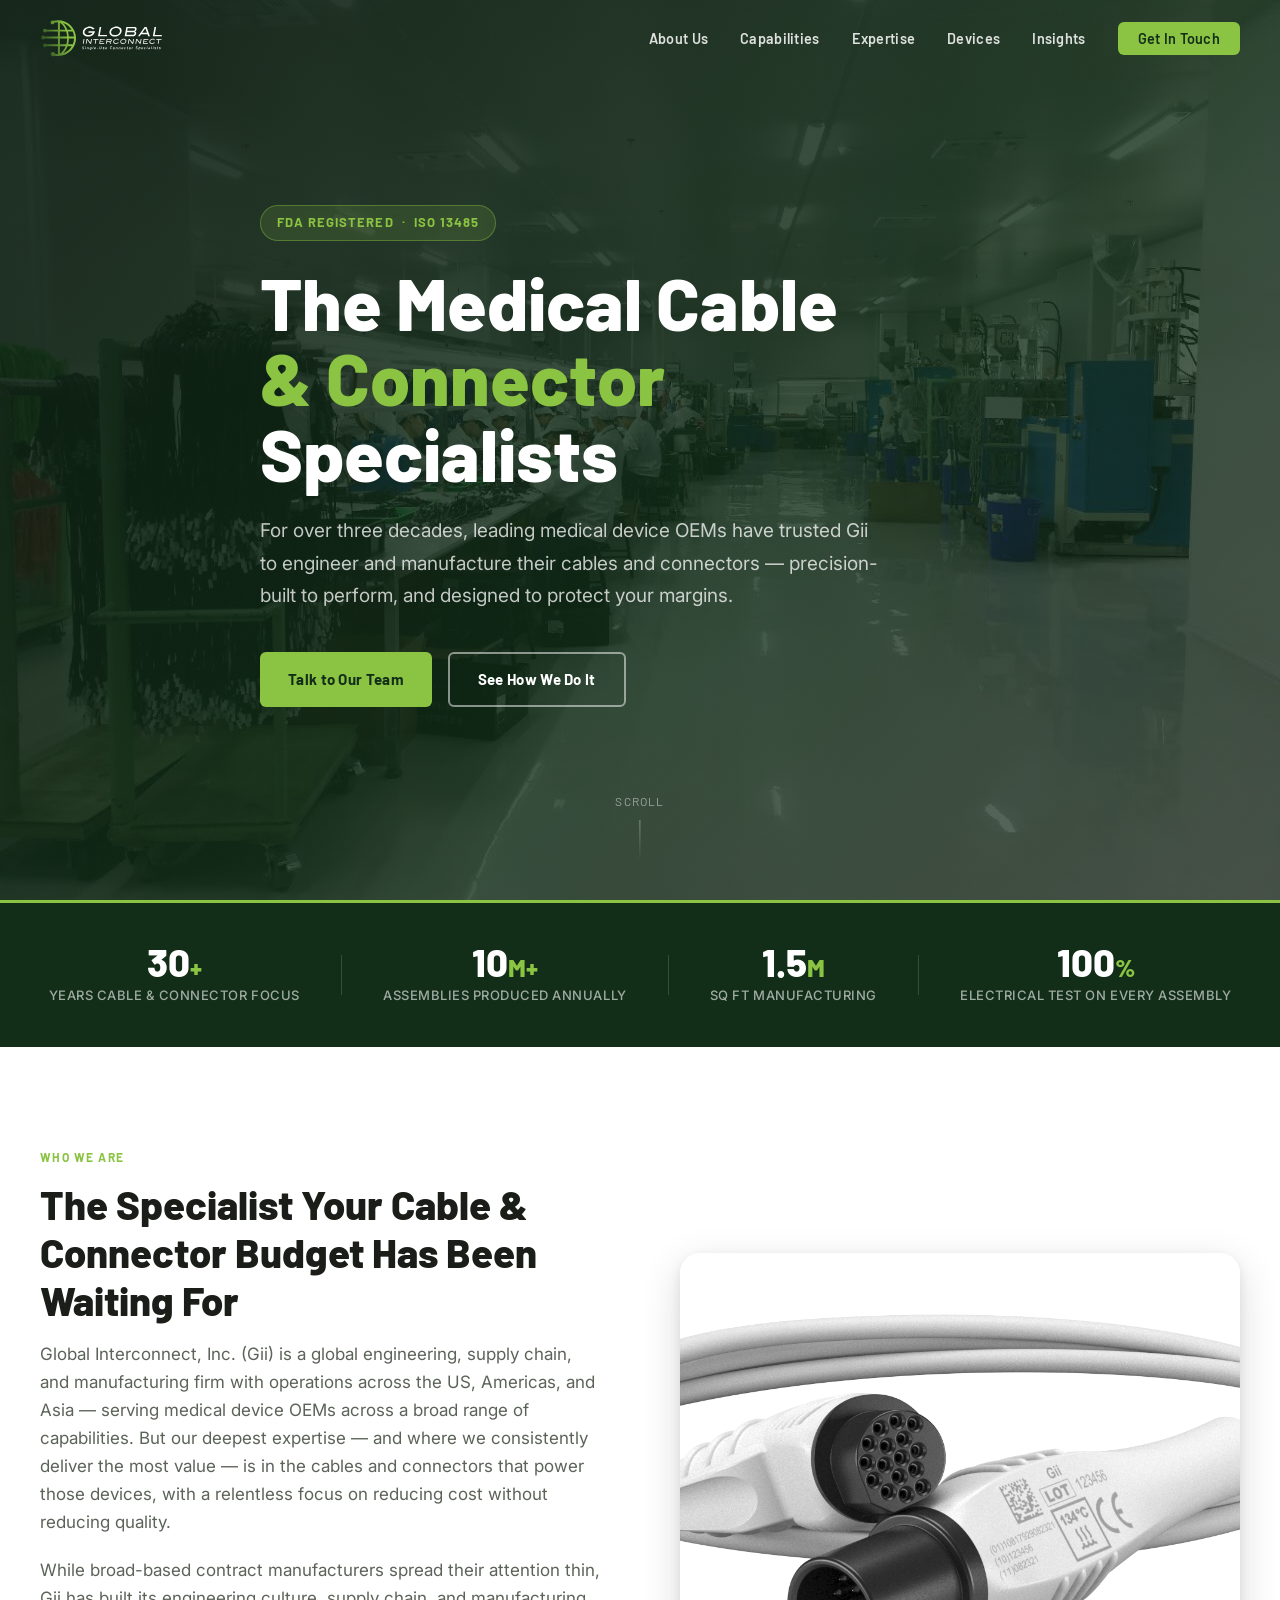
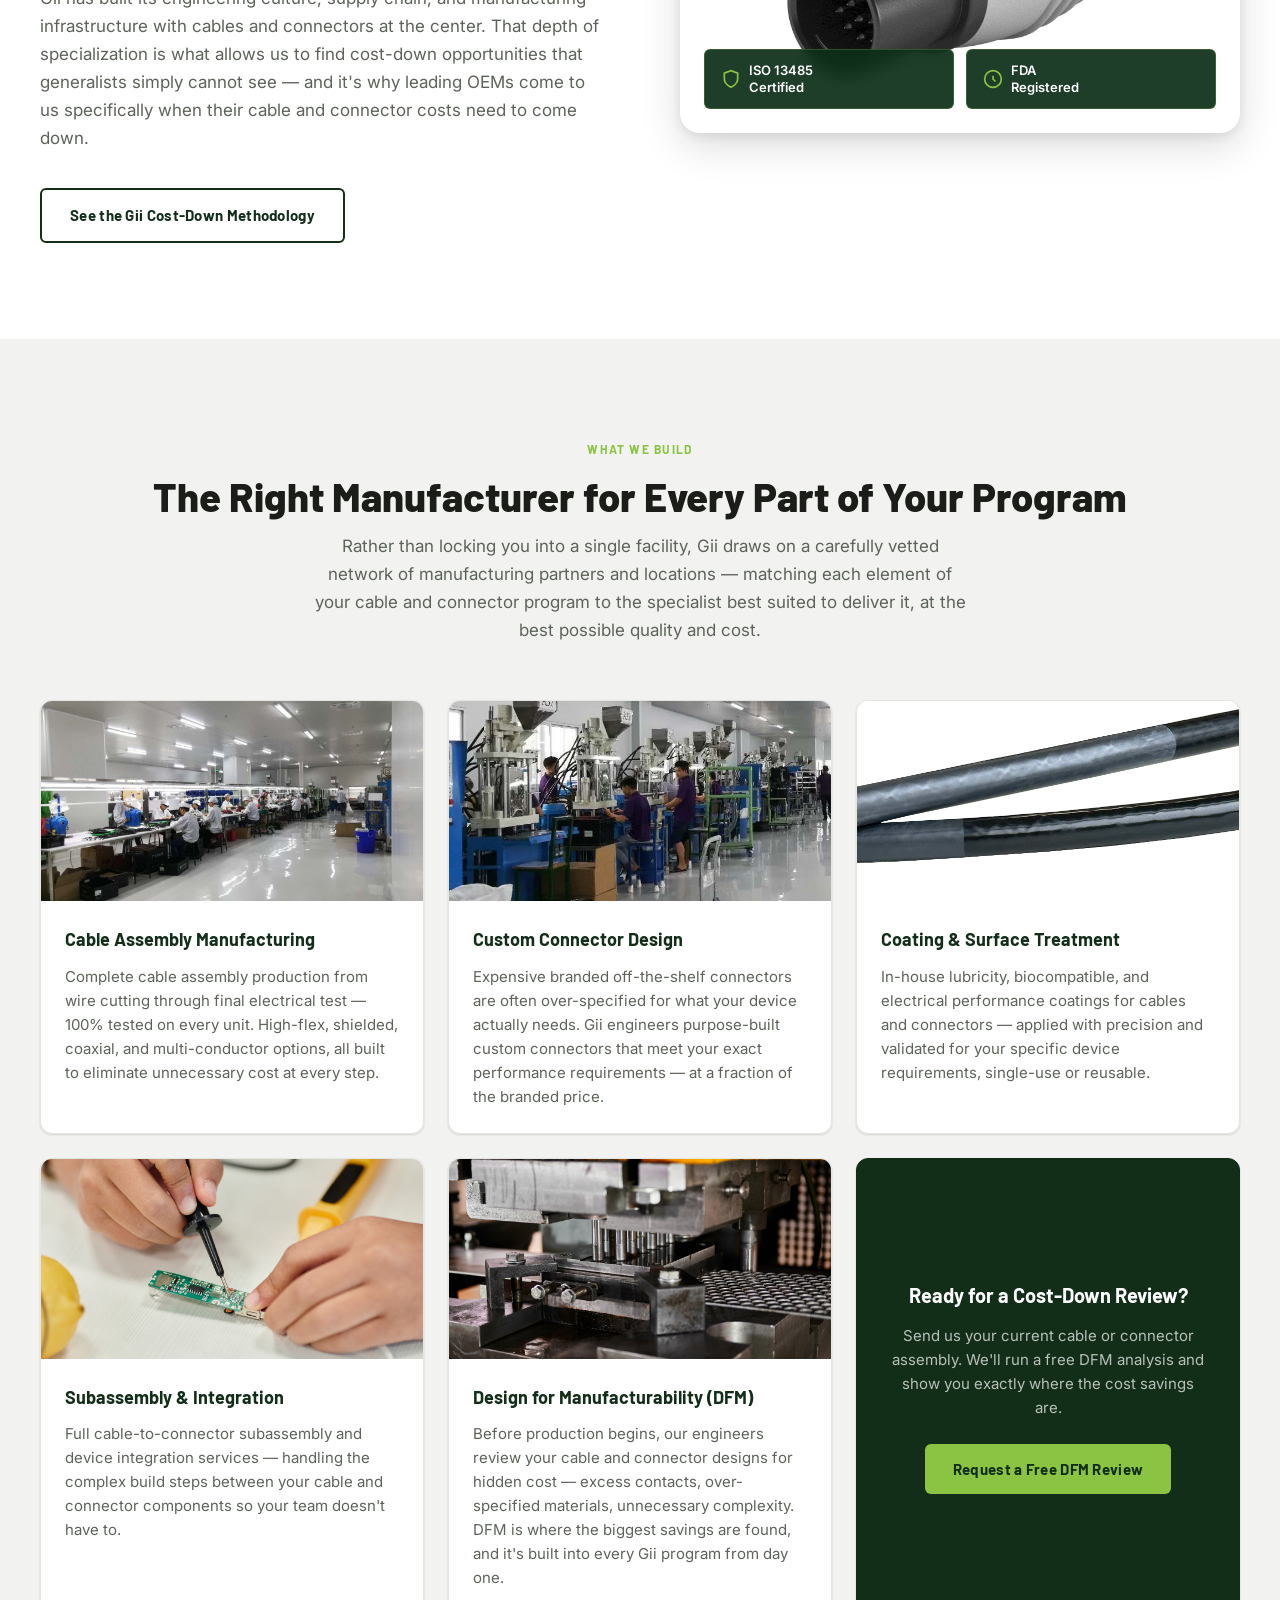
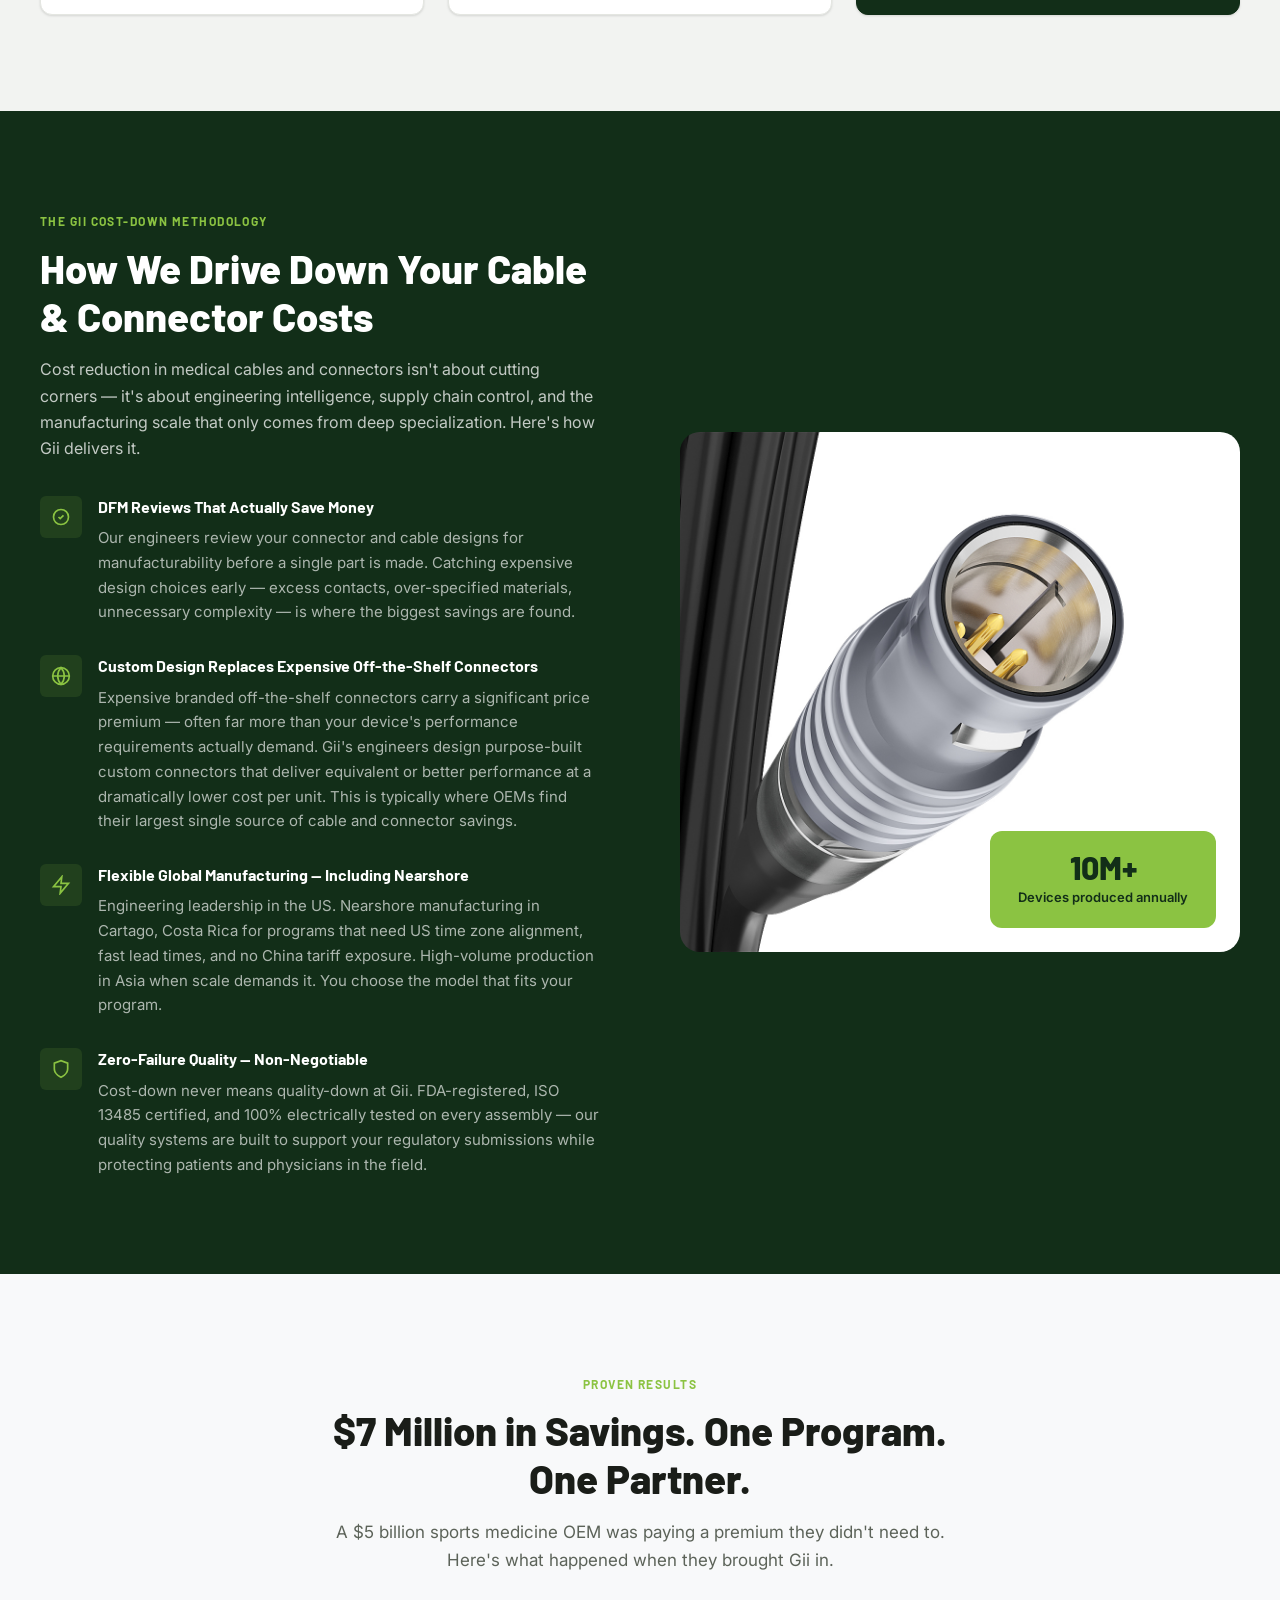
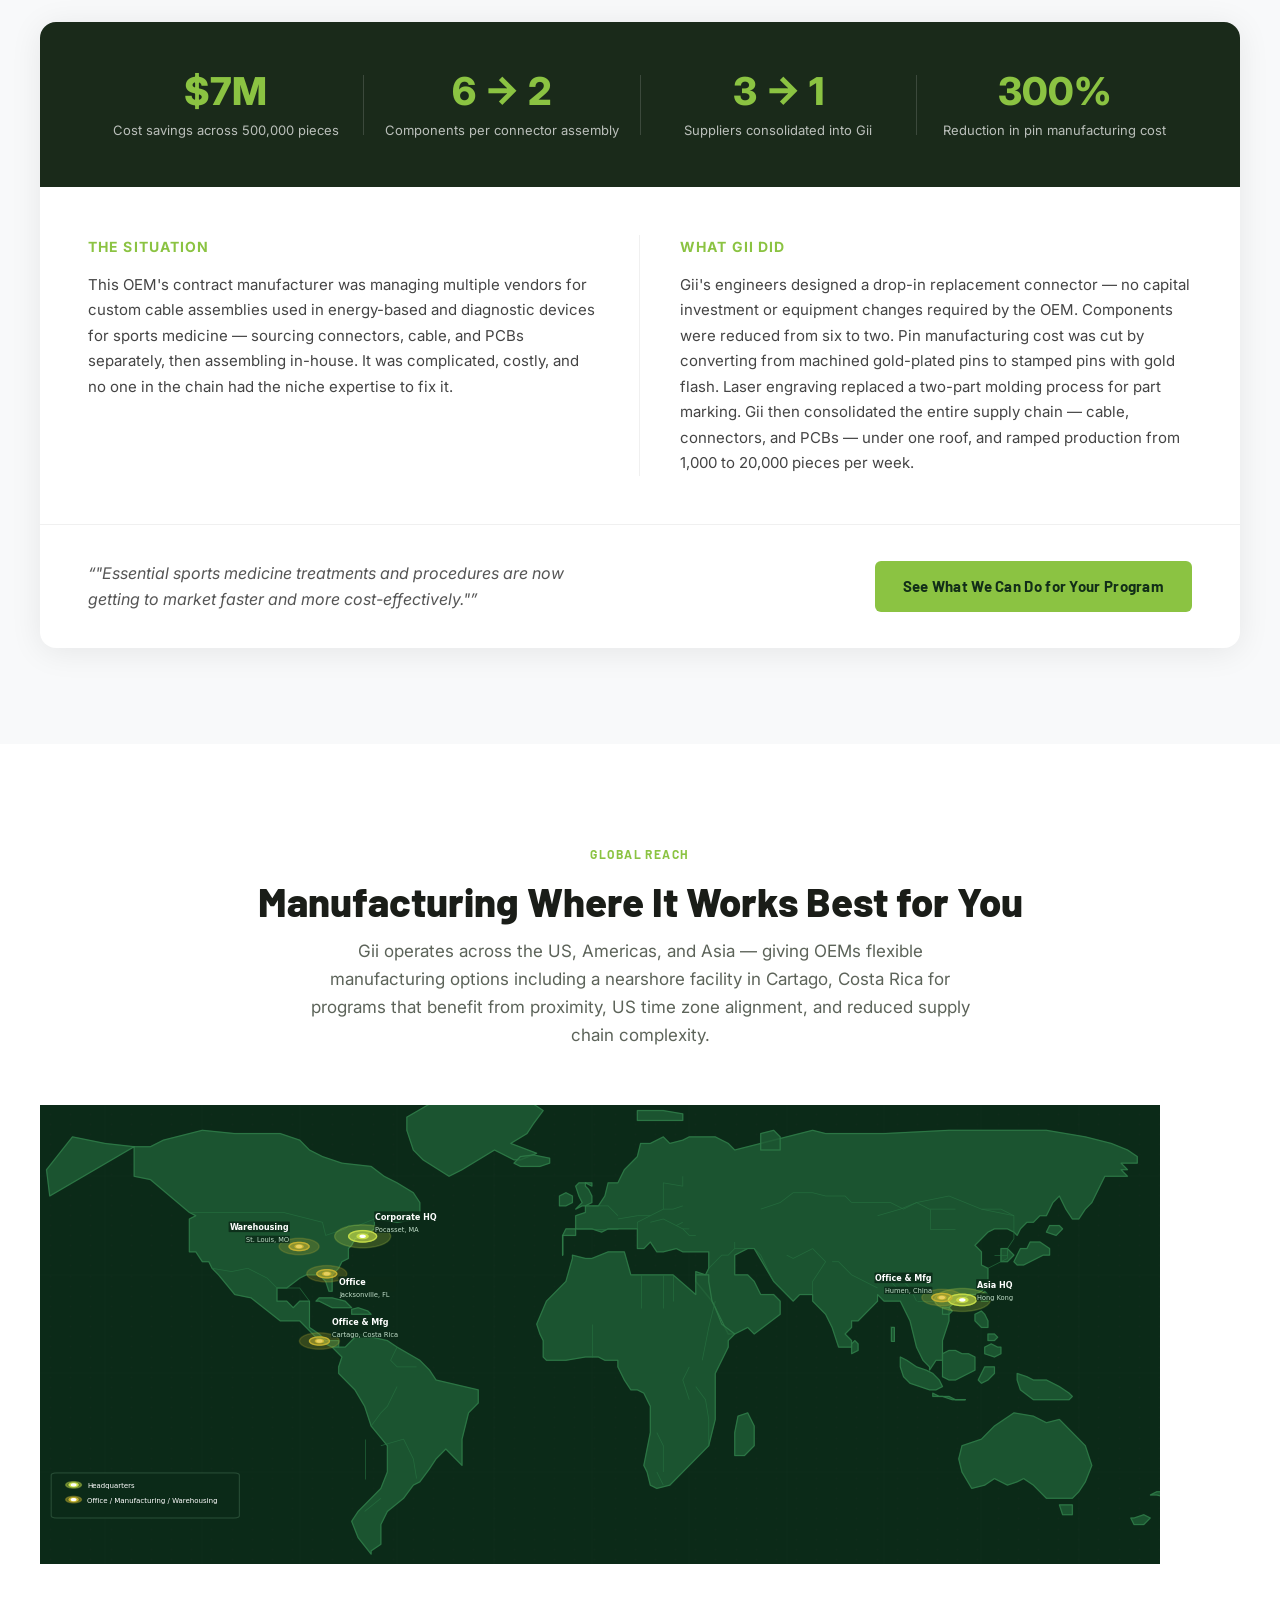
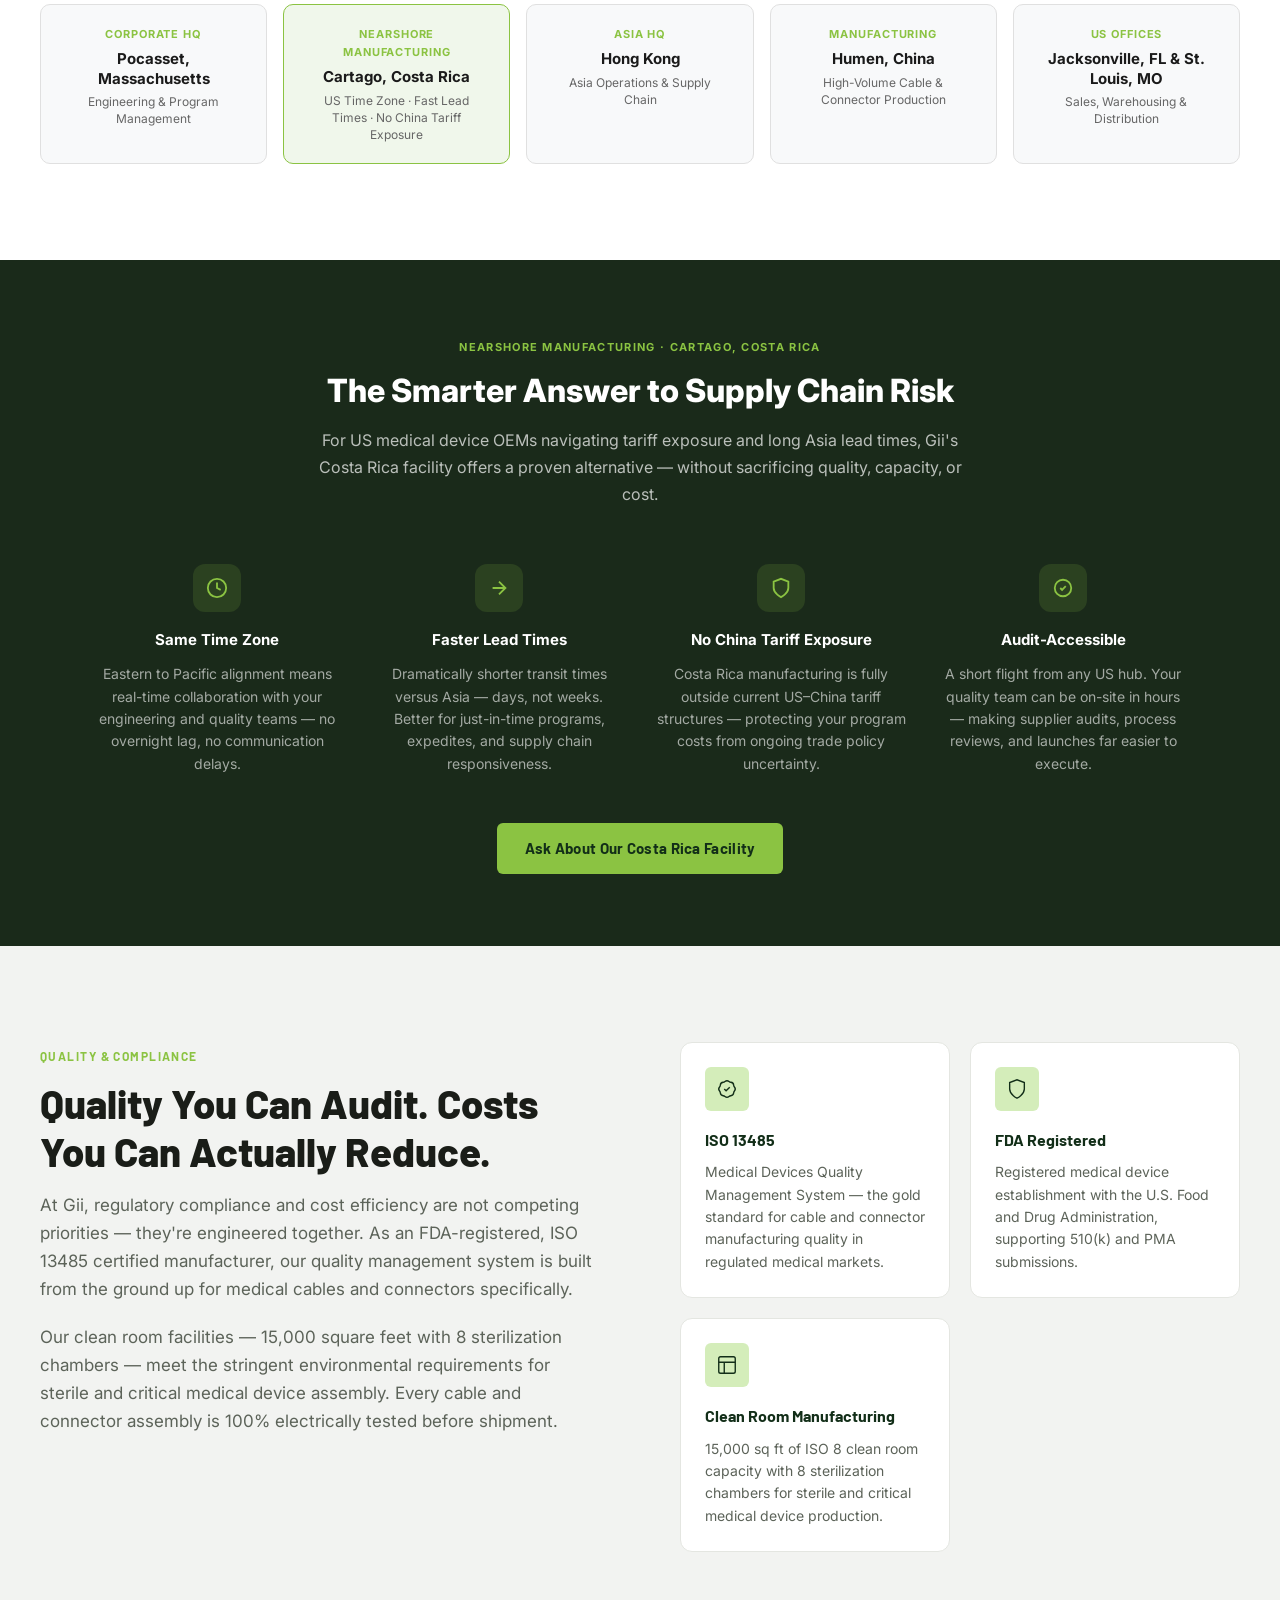
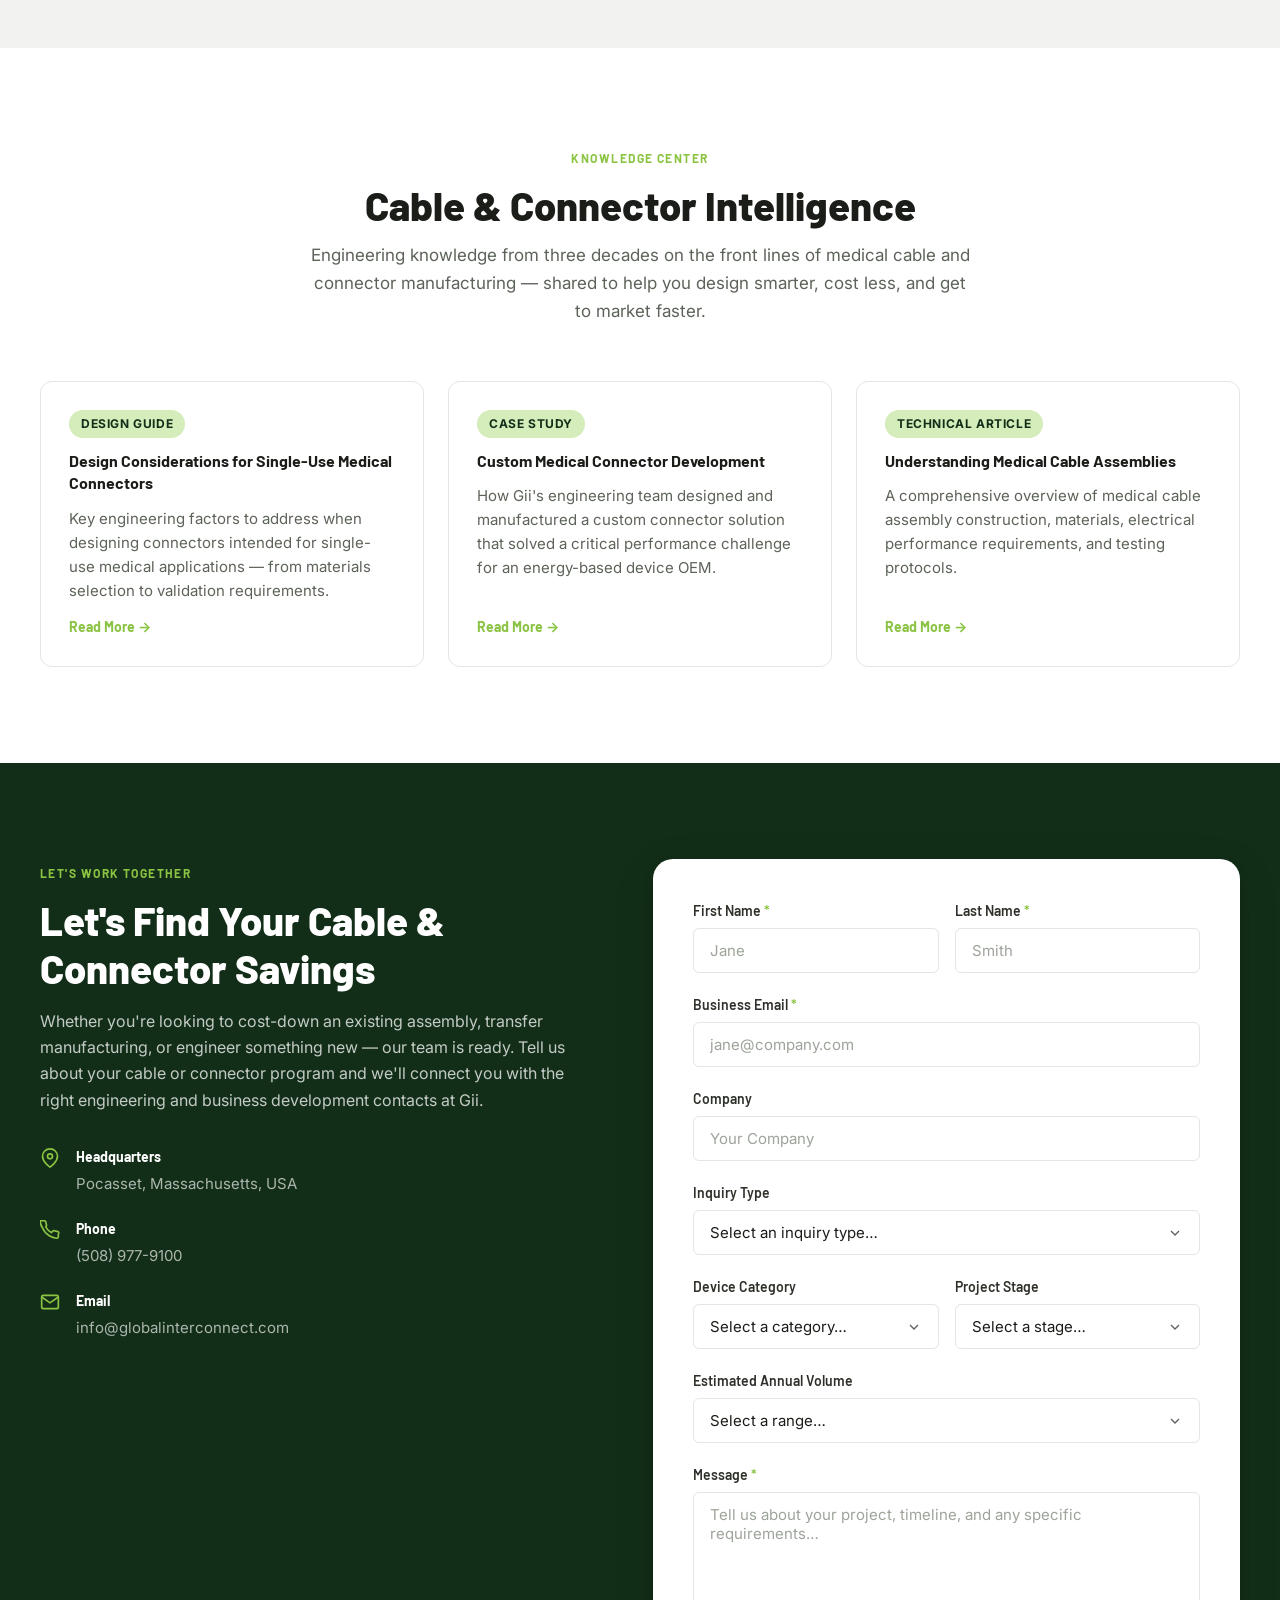
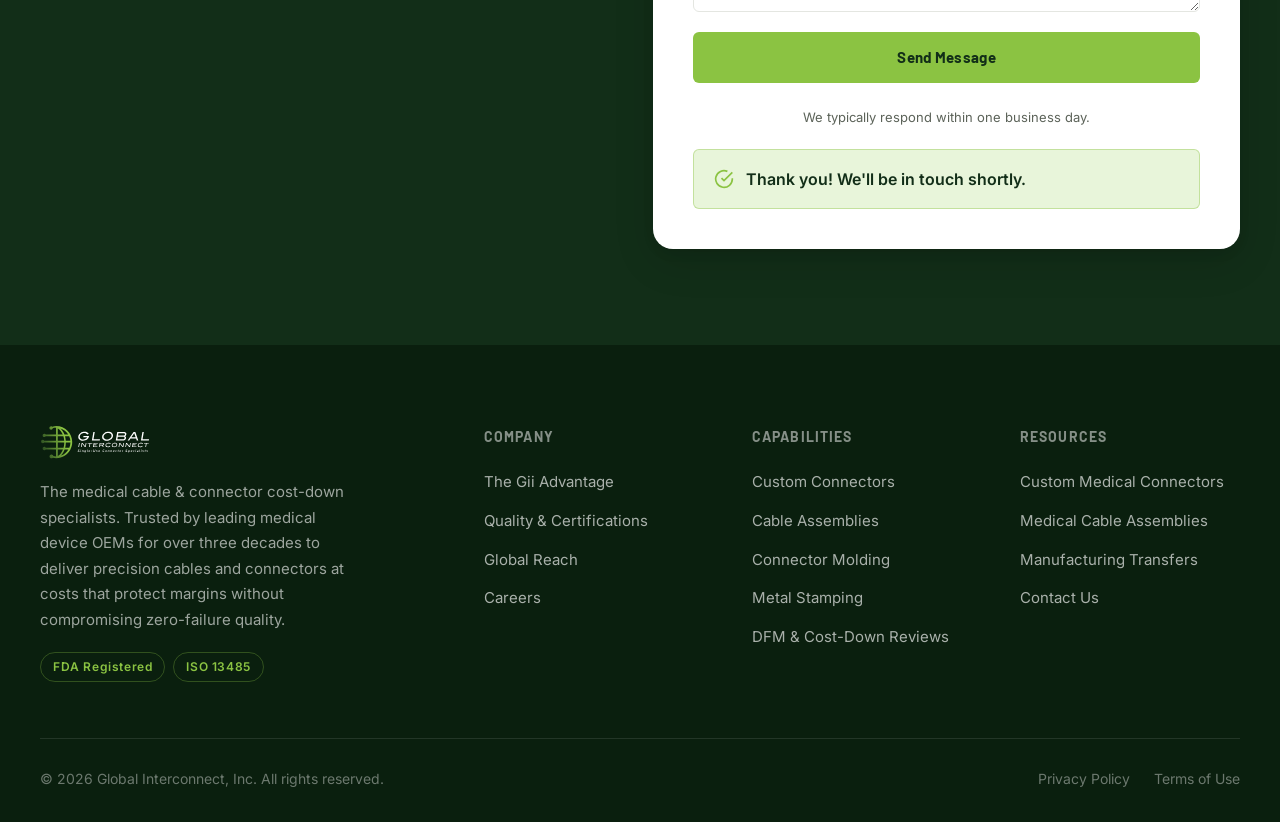
==== commit 70047917: "Contact form qualifiers, Costa Rica callout, fix broken insights link - Contact form: added Device C" ====
--- a/index.html
+++ b/index.html
@@ -499,6 +499,135 @@
     }
   </style>
 
+  <!-- ===== NEARSHORE CALLOUT ===== -->
+  <section class="nearshore-callout">
+    <div class="nearshore-inner">
+      <div class="nearshore-header">
+        <span class="nearshore-eyebrow">Nearshore Manufacturing · Cartago, Costa Rica</span>
+        <h2>The Smarter Answer to Supply Chain Risk</h2>
+        <p>For US medical device OEMs navigating tariff exposure and long Asia lead times, Gii's Costa Rica facility offers a proven alternative — without sacrificing quality, capacity, or cost.</p>
+      </div>
+      <div class="nearshore-benefits">
+        <div class="nearshore-benefit">
+          <div class="nearshore-icon">
+            <svg viewBox="0 0 24 24" fill="none" stroke="currentColor" stroke-width="2"><circle cx="12" cy="12" r="10"/><polyline points="12 6 12 12 16 14"/></svg>
+          </div>
+          <h4>Same Time Zone</h4>
+          <p>Eastern to Pacific alignment means real-time collaboration with your engineering and quality teams — no overnight lag, no communication delays.</p>
+        </div>
+        <div class="nearshore-benefit">
+          <div class="nearshore-icon">
+            <svg viewBox="0 0 24 24" fill="none" stroke="currentColor" stroke-width="2"><path d="M5 12h14M12 5l7 7-7 7"/></svg>
+          </div>
+          <h4>Faster Lead Times</h4>
+          <p>Dramatically shorter transit times versus Asia — days, not weeks. Better for just-in-time programs, expedites, and supply chain responsiveness.</p>
+        </div>
+        <div class="nearshore-benefit">
+          <div class="nearshore-icon">
+            <svg viewBox="0 0 24 24" fill="none" stroke="currentColor" stroke-width="2"><path d="M12 22s8-4 8-10V5l-8-3-8 3v7c0 6 8 10 8 10z"/></svg>
+          </div>
+          <h4>No China Tariff Exposure</h4>
+          <p>Costa Rica manufacturing is fully outside current US–China tariff structures — protecting your program costs from ongoing trade policy uncertainty.</p>
+        </div>
+        <div class="nearshore-benefit">
+          <div class="nearshore-icon">
+            <svg viewBox="0 0 24 24" fill="none" stroke="currentColor" stroke-width="2"><path d="M9 12l2 2 4-4m6 2a9 9 0 11-18 0 9 9 0 0118 0z"/></svg>
+          </div>
+          <h4>Audit-Accessible</h4>
+          <p>A short flight from any US hub. Your quality team can be on-site in hours — making supplier audits, process reviews, and launches far easier to execute.</p>
+        </div>
+      </div>
+      <div class="nearshore-cta">
+        <a href="#contact" class="btn btn-primary">Ask About Our Costa Rica Facility</a>
+      </div>
+    </div>
+  </section>
+
+  <style>
+    .nearshore-callout {
+      background: #1a2a1a;
+      padding: 72px 0;
+    }
+    .nearshore-inner {
+      max-width: 1160px;
+      margin: 0 auto;
+      padding: 0 32px;
+    }
+    .nearshore-header {
+      text-align: center;
+      max-width: 680px;
+      margin: 0 auto 56px;
+    }
+    .nearshore-eyebrow {
+      display: inline-block;
+      font-size: 11px;
+      font-weight: 700;
+      text-transform: uppercase;
+      letter-spacing: 0.12em;
+      color: #8BC342;
+      margin-bottom: 16px;
+    }
+    .nearshore-header h2 {
+      font-size: 2rem;
+      font-weight: 800;
+      color: #fff;
+      margin: 0 0 16px;
+      line-height: 1.2;
+    }
+    .nearshore-header p {
+      font-size: 16px;
+      color: rgba(255,255,255,0.7);
+      line-height: 1.7;
+      margin: 0;
+    }
+    .nearshore-benefits {
+      display: grid;
+      grid-template-columns: repeat(4, 1fr);
+      gap: 32px;
+      margin-bottom: 48px;
+    }
+    .nearshore-benefit {
+      text-align: center;
+    }
+    .nearshore-icon {
+      width: 48px;
+      height: 48px;
+      background: rgba(139,195,66,0.15);
+      border-radius: 12px;
+      display: flex;
+      align-items: center;
+      justify-content: center;
+      margin: 0 auto 16px;
+    }
+    .nearshore-icon svg {
+      width: 22px;
+      height: 22px;
+      stroke: #8BC342;
+    }
+    .nearshore-benefit h4 {
+      font-size: 15px;
+      font-weight: 700;
+      color: #fff;
+      margin: 0 0 10px;
+    }
+    .nearshore-benefit p {
+      font-size: 14px;
+      color: rgba(255,255,255,0.6);
+      line-height: 1.6;
+      margin: 0;
+    }
+    .nearshore-cta {
+      text-align: center;
+    }
+    @media (max-width: 900px) {
+      .nearshore-benefits { grid-template-columns: repeat(2, 1fr); }
+    }
+    @media (max-width: 500px) {
+      .nearshore-benefits { grid-template-columns: 1fr; }
+      .nearshore-header h2 { font-size: 1.6rem; }
+    }
+  </style>
+
   <!-- ===== QUALITY / CERTIFICATIONS ===== -->
   <section class="quality section-pad bg-light" id="quality">
     <div class="container">
@@ -638,9 +767,47 @@
                 <option value="other">Other</option>
               </select>
             </div>
+            <div class="form-row">
+              <div class="form-group">
+                <label for="device-category">Device Category</label>
+                <select id="device-category" name="device_category">
+                  <option value="">Select a category…</option>
+                  <option value="energy-based">Energy-Based Devices</option>
+                  <option value="diagnostic-imaging">Diagnostic Imaging</option>
+                  <option value="surgical-instruments">Surgical Instruments</option>
+                  <option value="robotics">Robotics &amp; Navigation</option>
+                  <option value="patient-monitoring">Patient Monitoring</option>
+                  <option value="pain-management">Pain Management</option>
+                  <option value="sports-medicine">Sports Medicine</option>
+                  <option value="other">Other</option>
+                </select>
+              </div>
+              <div class="form-group">
+                <label for="project-stage">Project Stage</label>
+                <select id="project-stage" name="project_stage">
+                  <option value="">Select a stage…</option>
+                  <option value="early-design">Concept / Early Design</option>
+                  <option value="design-freeze">Design Freeze / Validation</option>
+                  <option value="transfer">Transfer from Another Manufacturer</option>
+                  <option value="volume-production">Volume Production</option>
+                  <option value="not-sure">Not Sure Yet</option>
+                </select>
+              </div>
+            </div>
+            <div class="form-group">
+              <label for="annual-volume">Estimated Annual Volume</label>
+              <select id="annual-volume" name="annual_volume">
+                <option value="">Select a range…</option>
+                <option value="under-10k">Under 10,000 units</option>
+                <option value="10k-50k">10,000 – 50,000 units</option>
+                <option value="50k-250k">50,000 – 250,000 units</option>
+                <option value="250k-plus">250,000+ units</option>
+                <option value="not-sure">Not Sure Yet</option>
+              </select>
+            </div>
             <div class="form-group">
               <label for="message">Message <span class="required">*</span></label>
-              <textarea id="message" name="message" rows="5" placeholder="Tell us about your project, timeline, and any specific requirements…" required></textarea>
+              <textarea id="message" name="message" rows="4" placeholder="Tell us about your project, timeline, and any specific requirements…" required></textarea>
             </div>
             <button type="submit" class="btn btn-primary btn-full" id="form-submit">
               <span class="btn-text">Send Message</span>
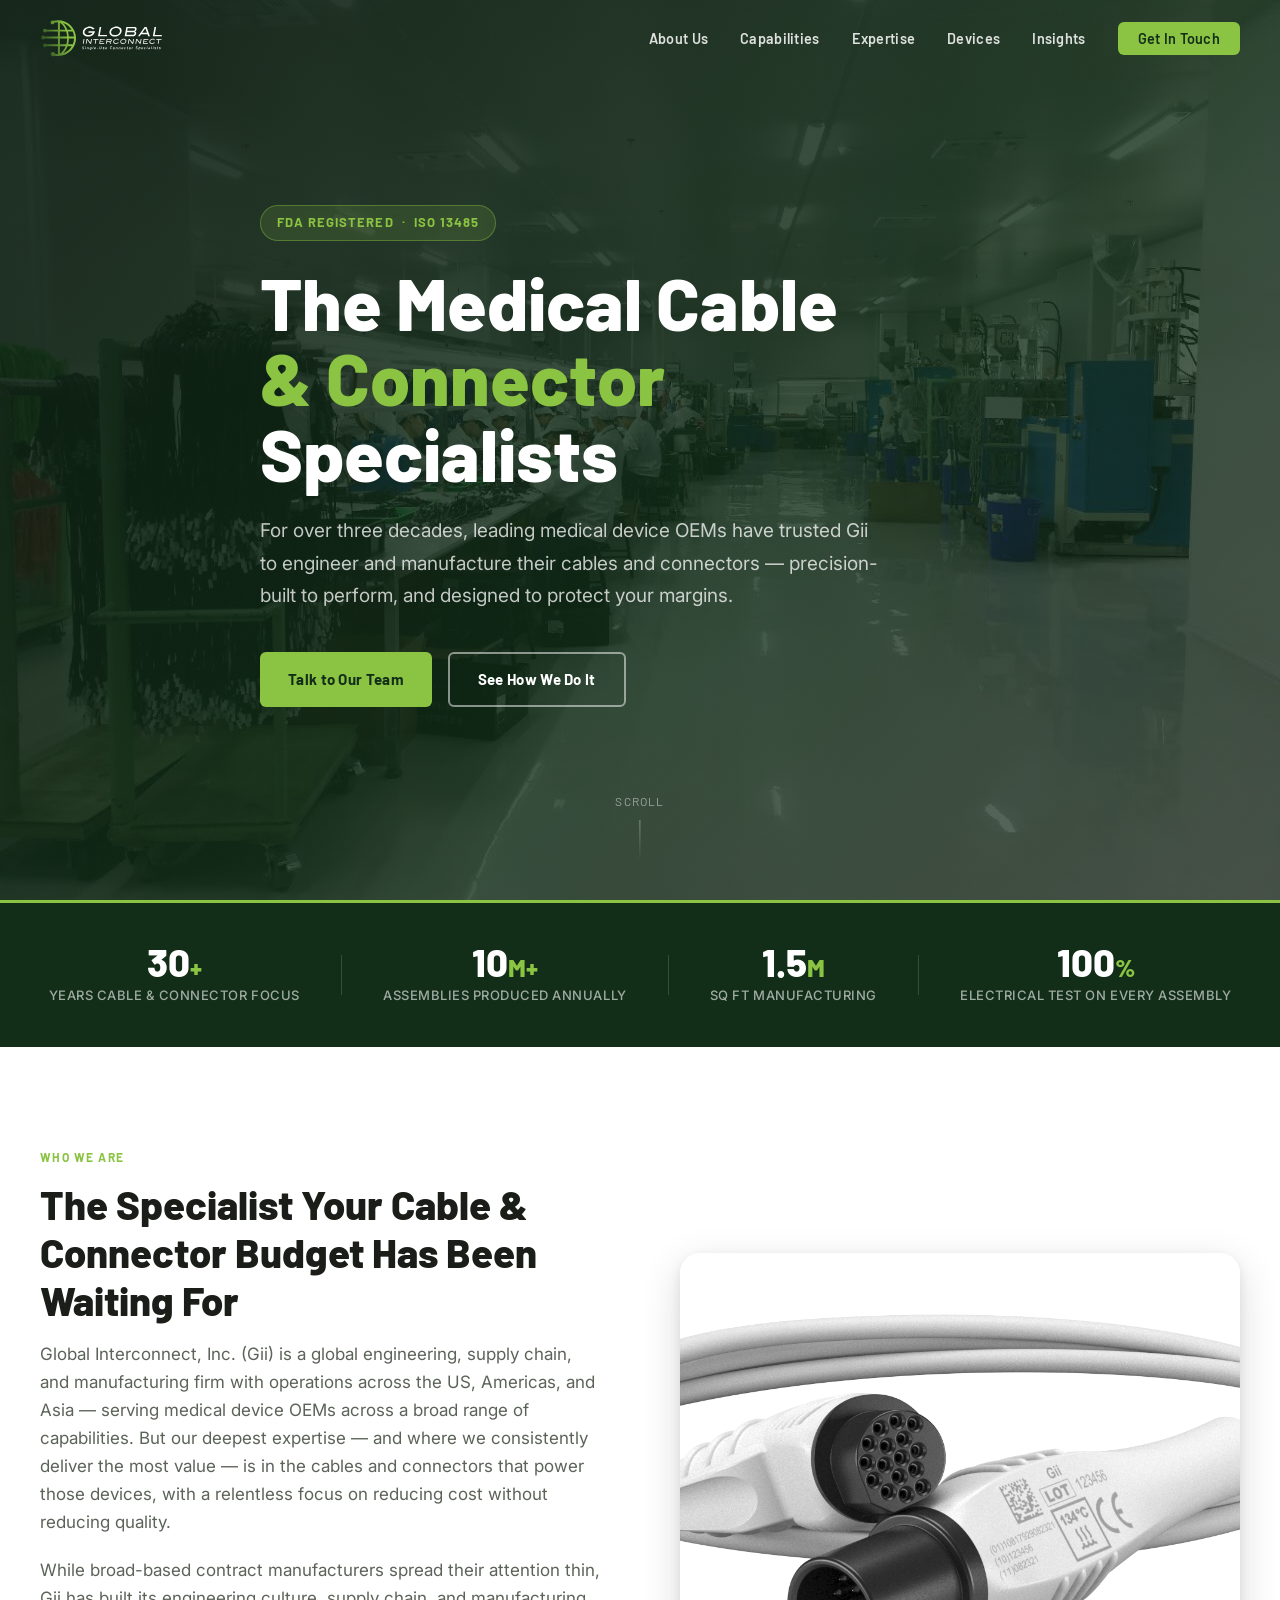
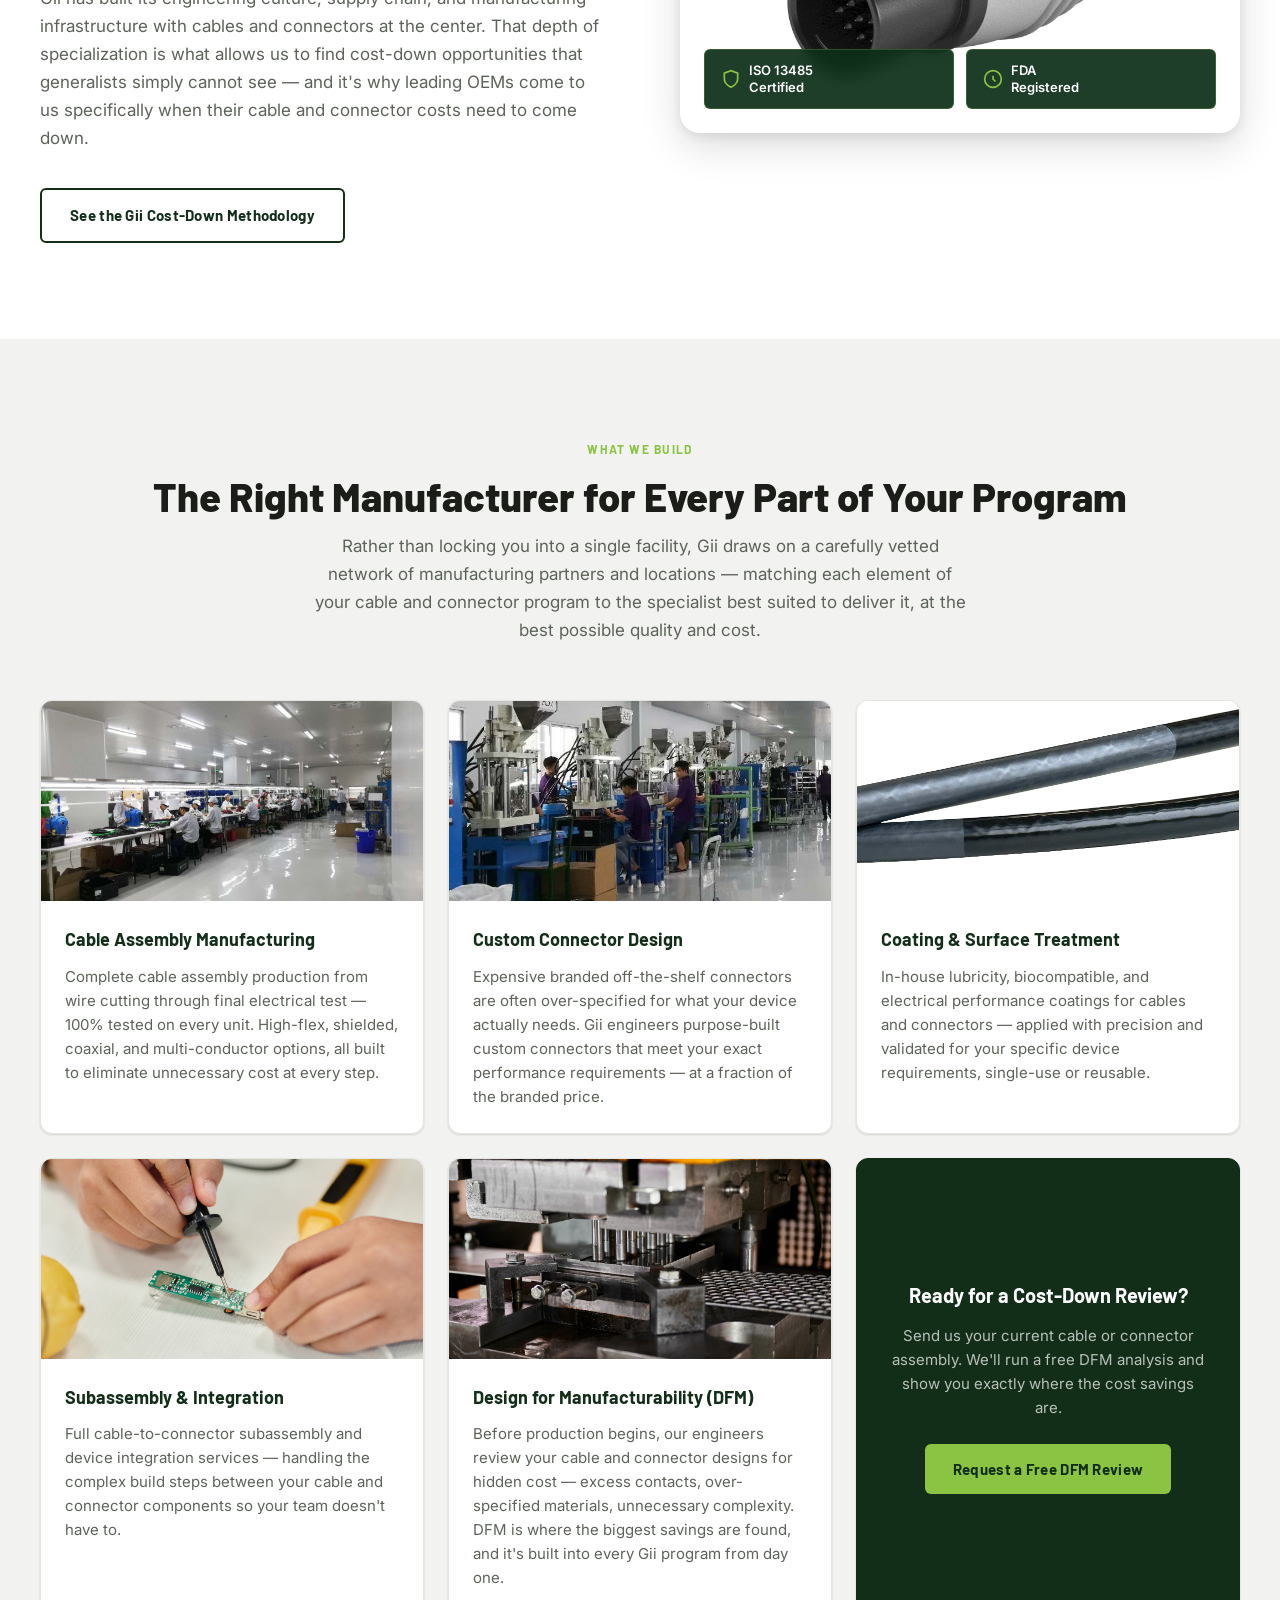
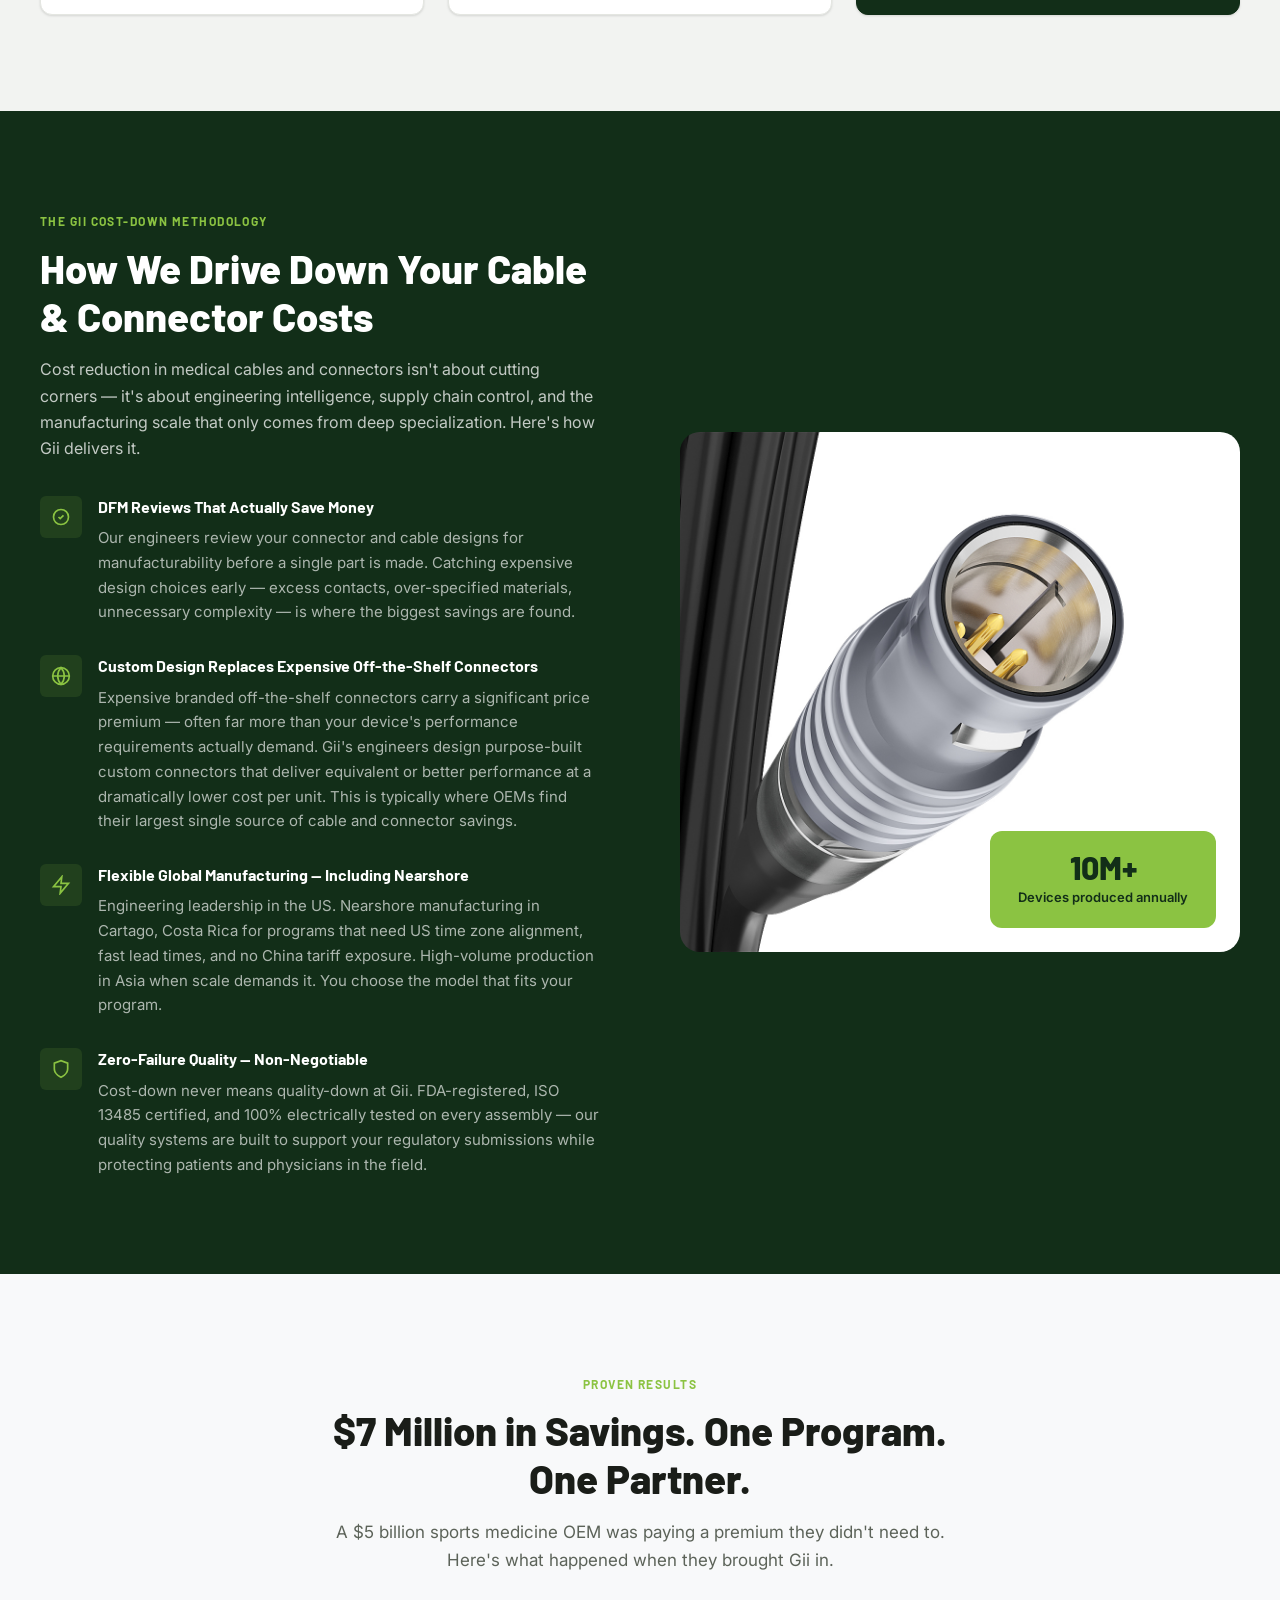
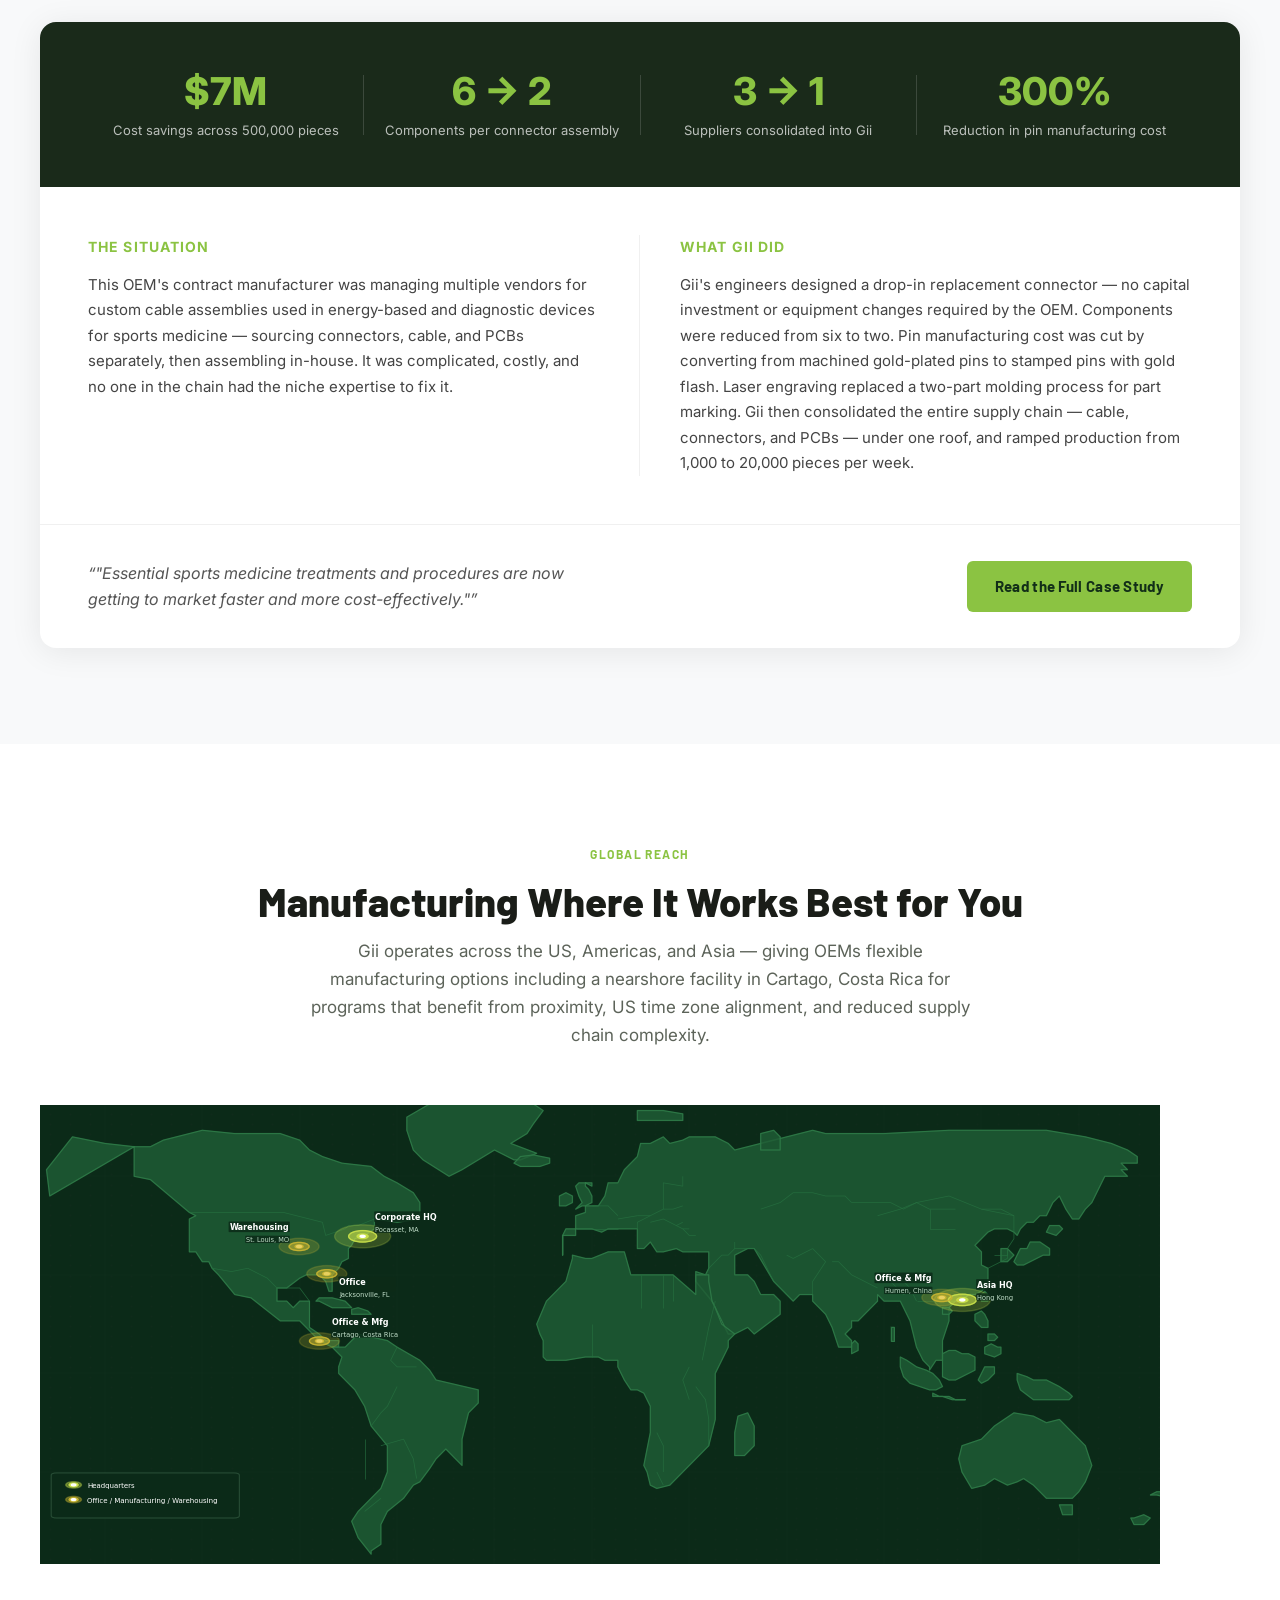
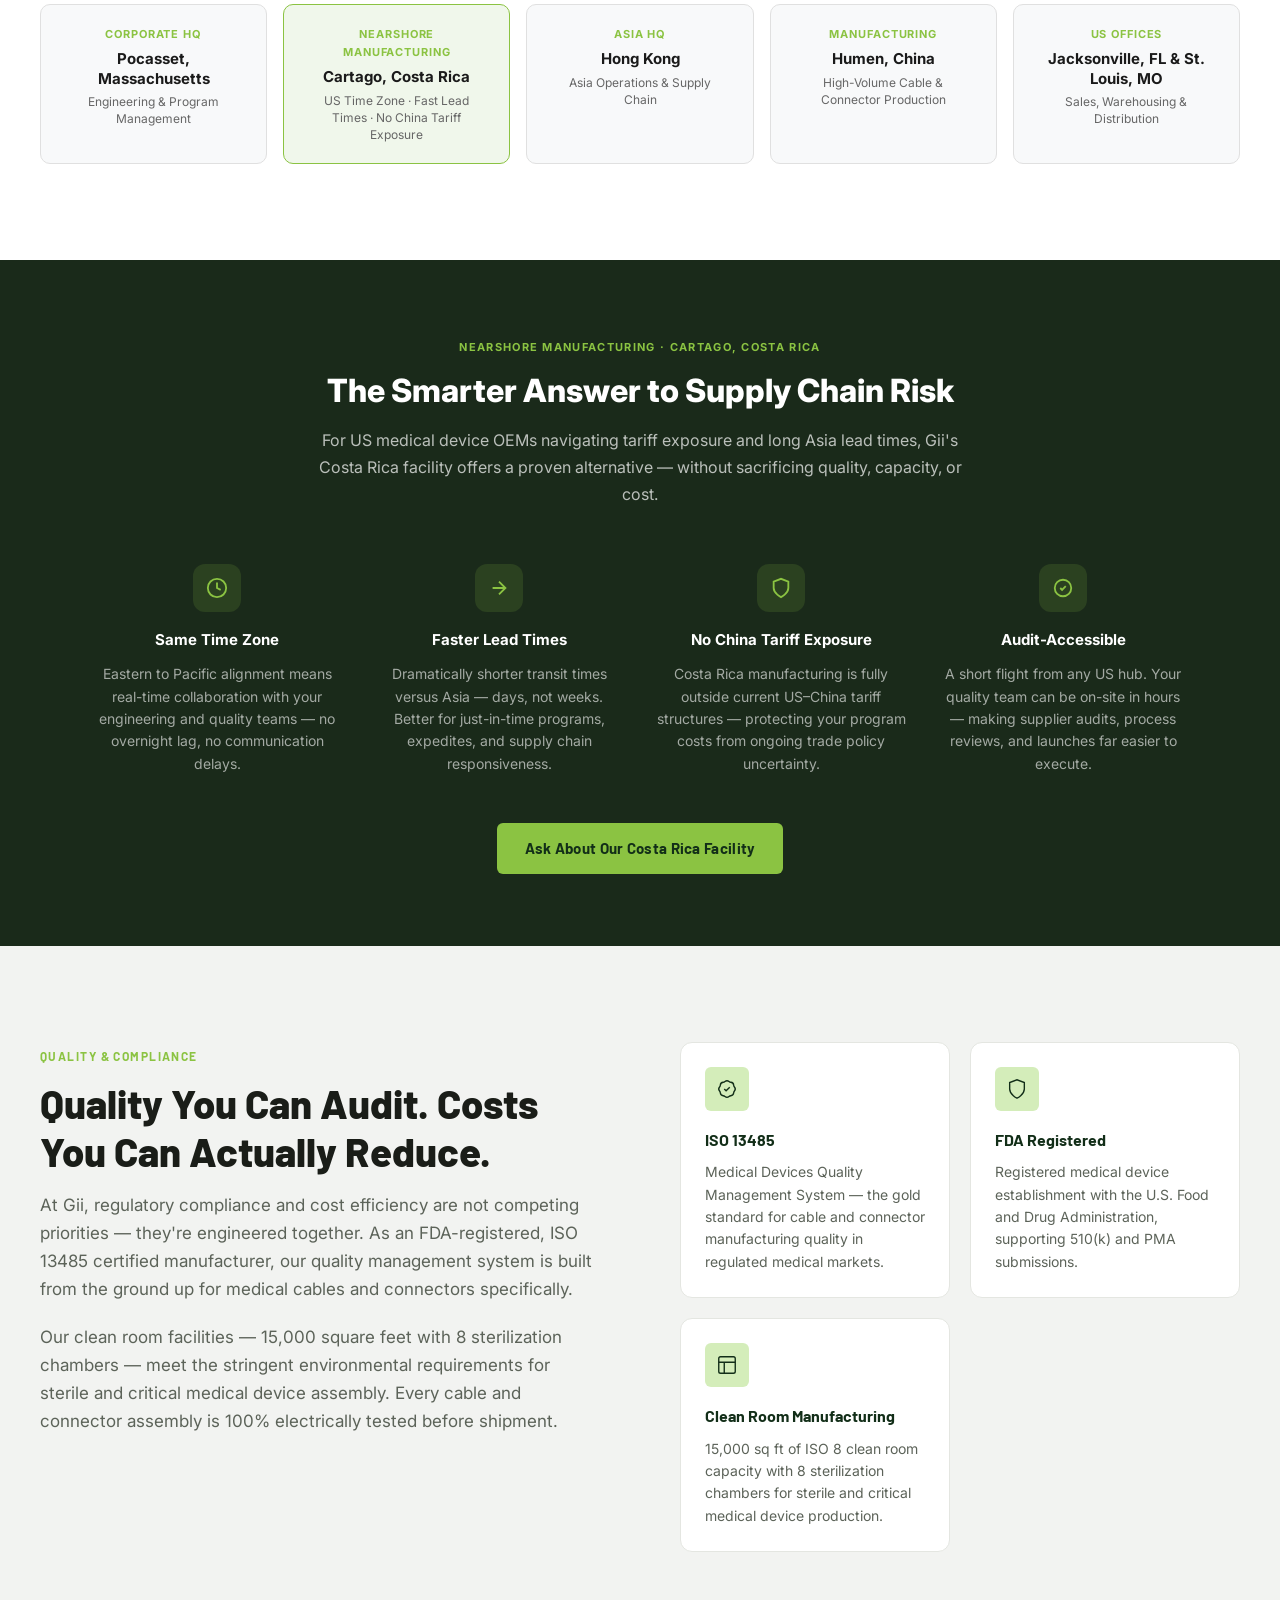
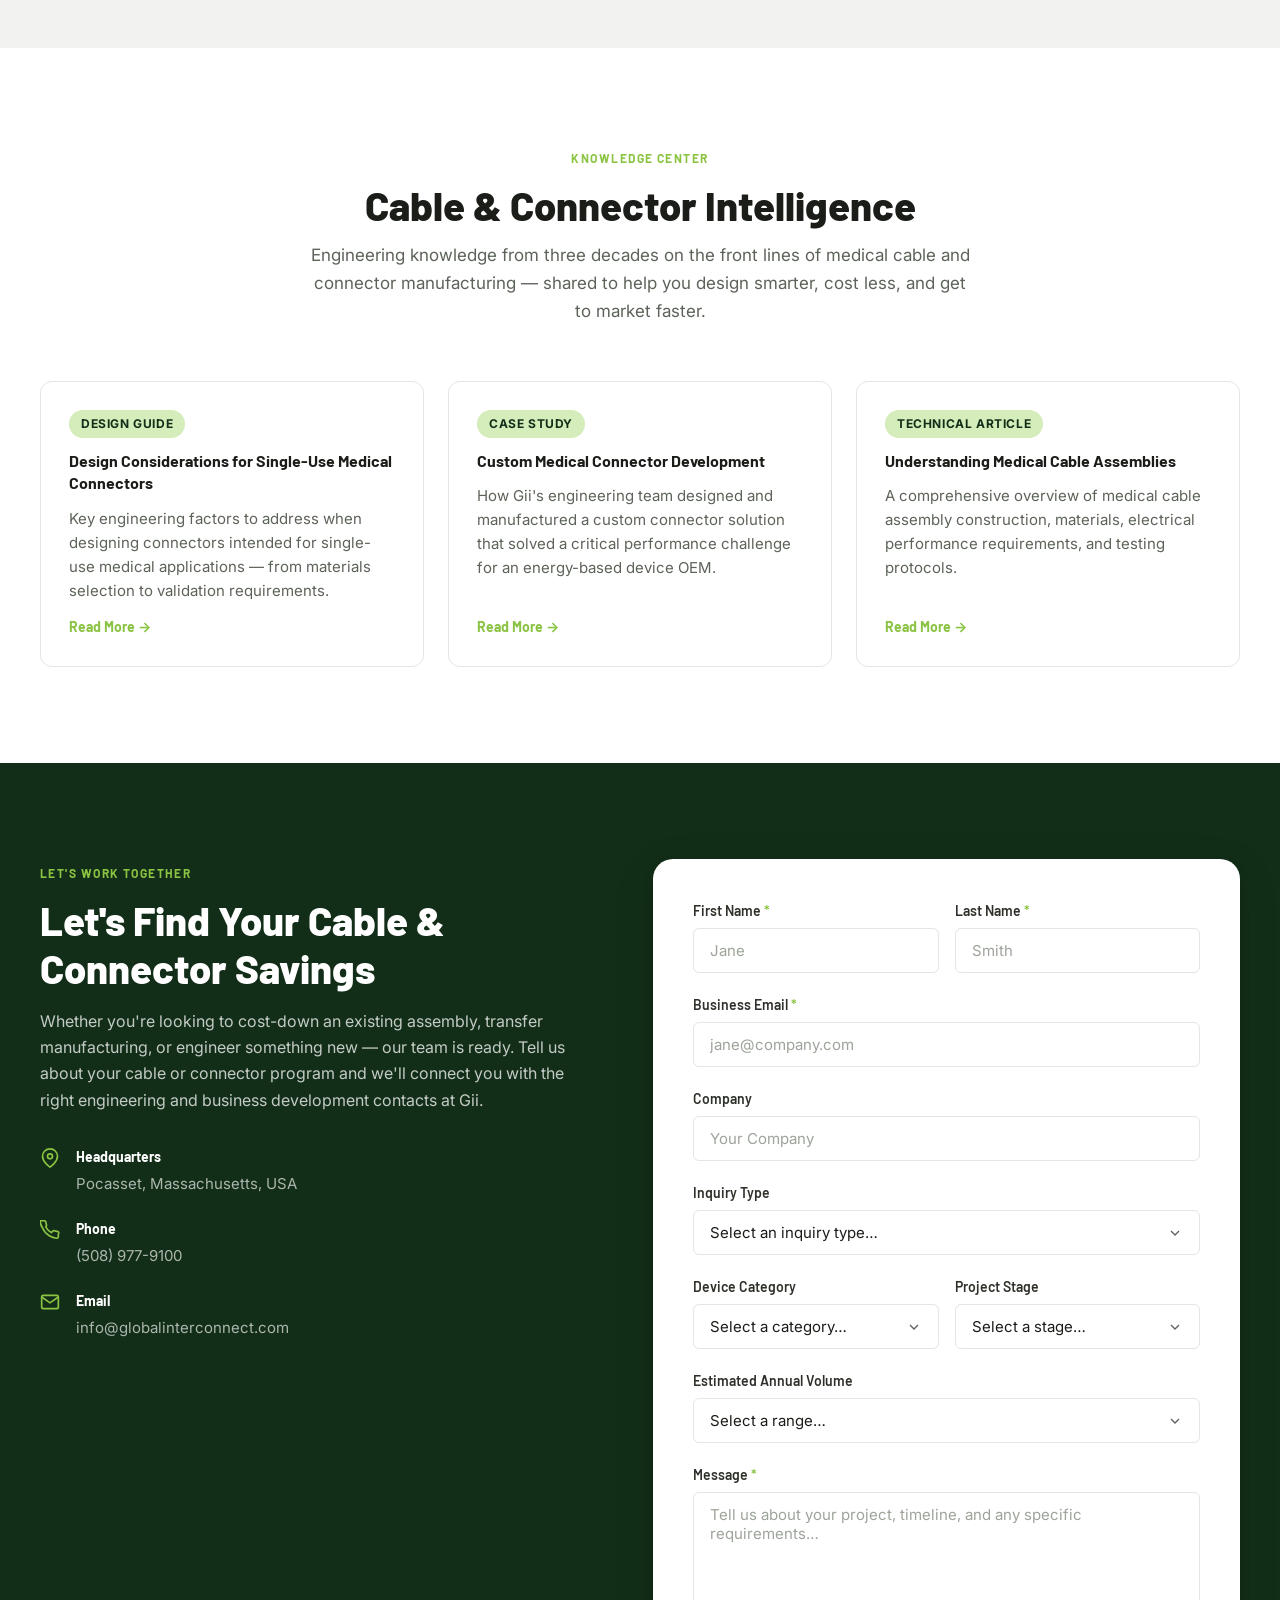
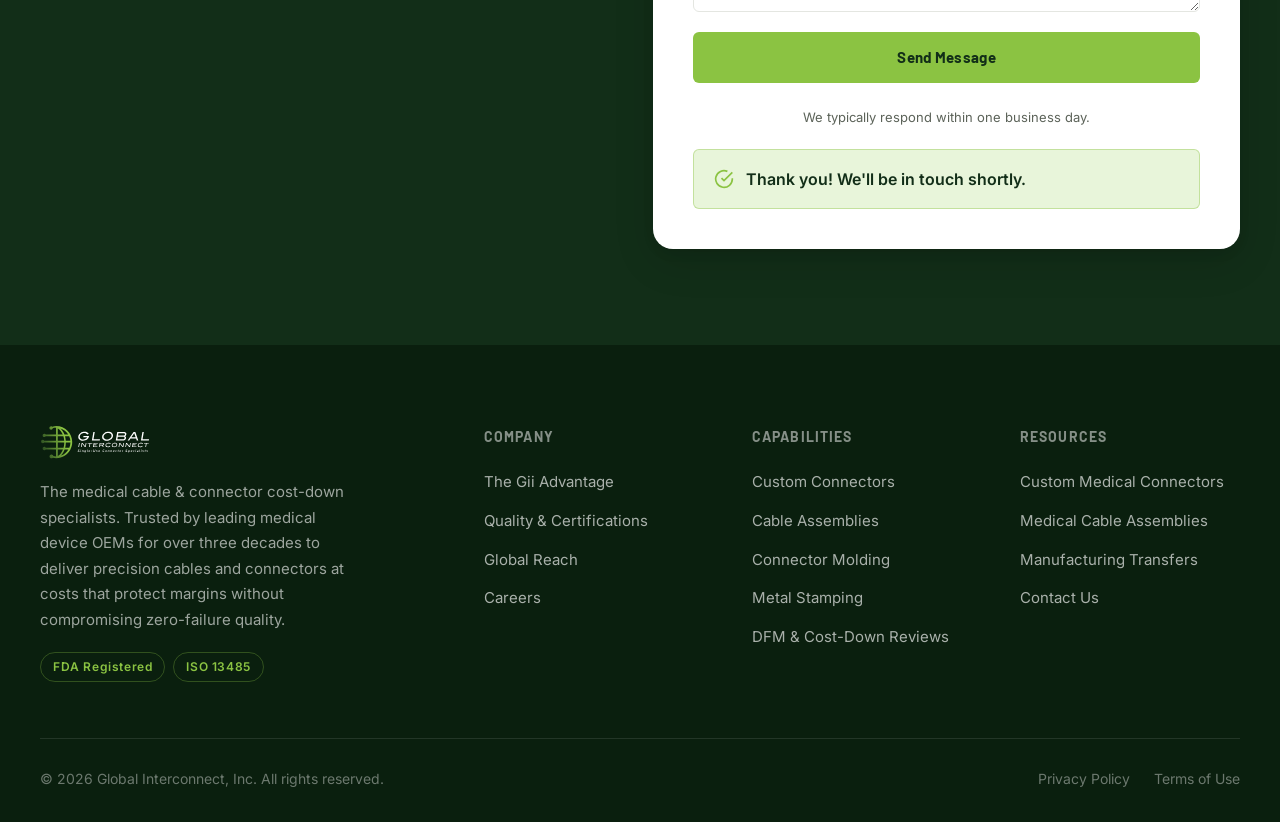
==== commit cdf1bcf8: "SEO, devices page rewrite, and case study CTA fix SEO: - Improved meta descriptions on all 6 pages (" ====
--- a/index.html
+++ b/index.html
@@ -3,8 +3,44 @@
 <head>
   <meta charset="UTF-8" />
   <meta name="viewport" content="width=device-width, initial-scale=1.0" />
-  <meta name="description" content="Global Interconnect, Inc. (Gii) — Medical cable &amp; connector specialists. FDA-registered, ISO 13485 certified. Trusted by leading OEMs for over three decades to engineer precision cables and connectors that perform and protect margins." />
+  <meta name="description" content="Global Interconnect, Inc. (Gii) — FDA-registered, ISO 13485 medical cable &amp; connector specialists. Custom connectors, cable assemblies, and DFM reviews that reduce OEM costs without compromising zero-failure performance." />
   <title>Global Interconnect, Inc. | Medical Cable &amp; Connector Specialists</title>
+  <!-- Open Graph -->
+  <meta property="og:type"        content="website" />
+  <meta property="og:site_name"   content="Global Interconnect, Inc." />
+  <meta property="og:url"         content="https://www.globalinterconnect.com/" />
+  <meta property="og:title"       content="Global Interconnect, Inc. | Medical Cable &amp; Connector Specialists" />
+  <meta property="og:description" content="FDA-registered, ISO 13485 medical cable &amp; connector specialists. Custom connectors and cable assemblies engineered to reduce OEM costs — proven $7M in savings for a single program." />
+  <meta property="og:image"       content="https://www.globalinterconnect.com/assets/images/production-facility.jpg" />
+  <!-- Twitter Card -->
+  <meta name="twitter:card"        content="summary_large_image" />
+  <meta name="twitter:title"       content="Global Interconnect, Inc. | Medical Cable &amp; Connector Specialists" />
+  <meta name="twitter:description" content="FDA-registered, ISO 13485 medical cable &amp; connector specialists. Custom engineering that drives real cost reduction for medical device OEMs." />
+  <!-- Structured Data -->
+  <script type="application/ld+json">
+  {
+    "@context": "https://schema.org",
+    "@type": "Organization",
+    "name": "Global Interconnect, Inc.",
+    "alternateName": "Gii",
+    "url": "https://www.globalinterconnect.com",
+    "logo": "https://www.globalinterconnect.com/assets/images/logos/logo-black.svg",
+    "description": "FDA-registered, ISO 13485 certified contract manufacturer specializing in custom medical cable assemblies and connectors for medical device OEMs.",
+    "telephone": "+1-508-977-9100",
+    "email": "info@globalinterconnect.com",
+    "address": {
+      "@type": "PostalAddress",
+      "addressLocality": "Pocasset",
+      "addressRegion": "MA",
+      "addressCountry": "US"
+    },
+    "sameAs": [
+      "https://www.linkedin.com/company/1113546/",
+      "https://www.instagram.com/global_interconnect/",
+      "https://www.youtube.com/@globalinterconnect6534"
+    ]
+  }
+  </script>
   <link rel="icon" type="image/png" href="assets/images/favicon.png" />
   <link rel="stylesheet" href="assets/css/style.css" />
   <link rel="preconnect" href="https://fonts.googleapis.com" />
@@ -300,7 +336,7 @@
 
         <div class="case-study-footer">
           <p class="case-study-quote">"Essential sports medicine treatments and procedures are now getting to market faster and more cost-effectively."</p>
-          <a href="contact.html" class="btn btn-primary">See What We Can Do for Your Program</a>
+          <a href="https://www.globalinterconnect.com/how-global-interconnect-changed-the-game-for-a-global-sports-medical-device-manufacturer/" target="_blank" rel="noopener" class="btn btn-primary">Read the Full Case Study</a>
         </div>
       </div>
     </div>
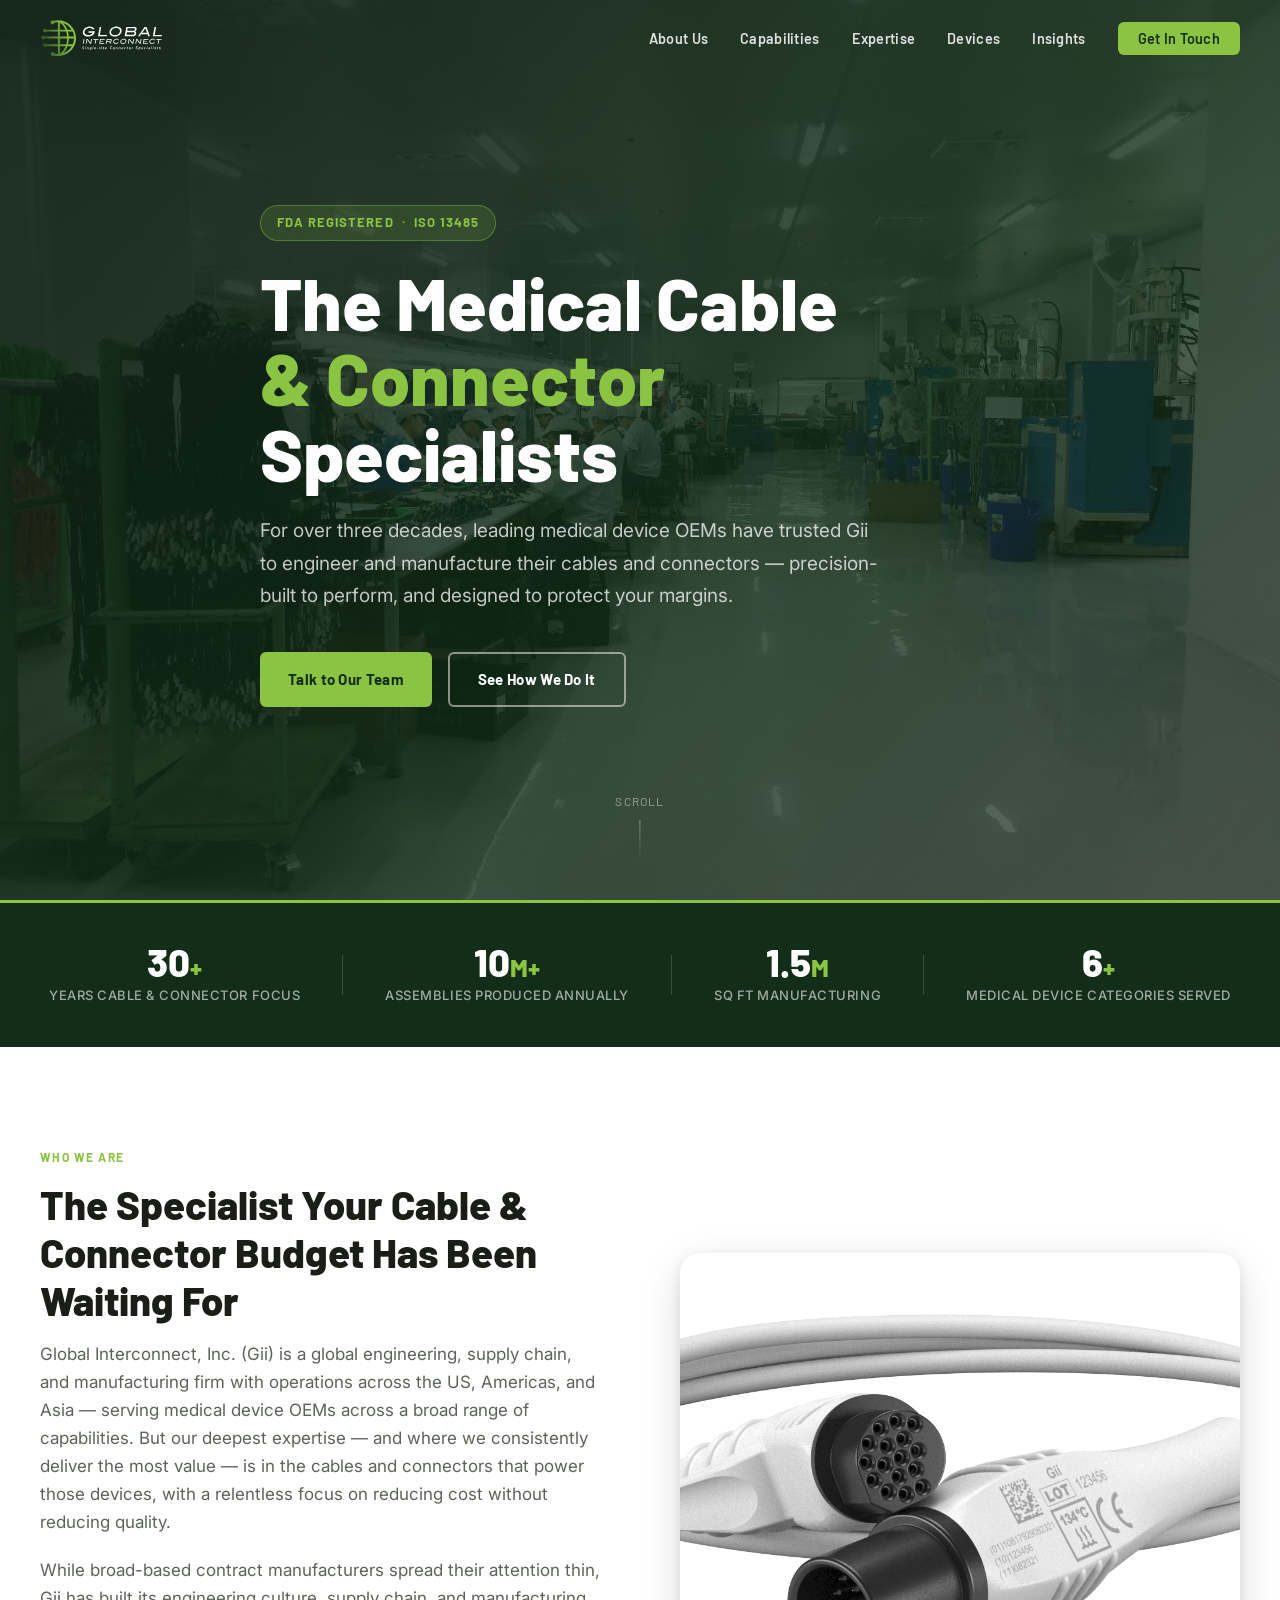
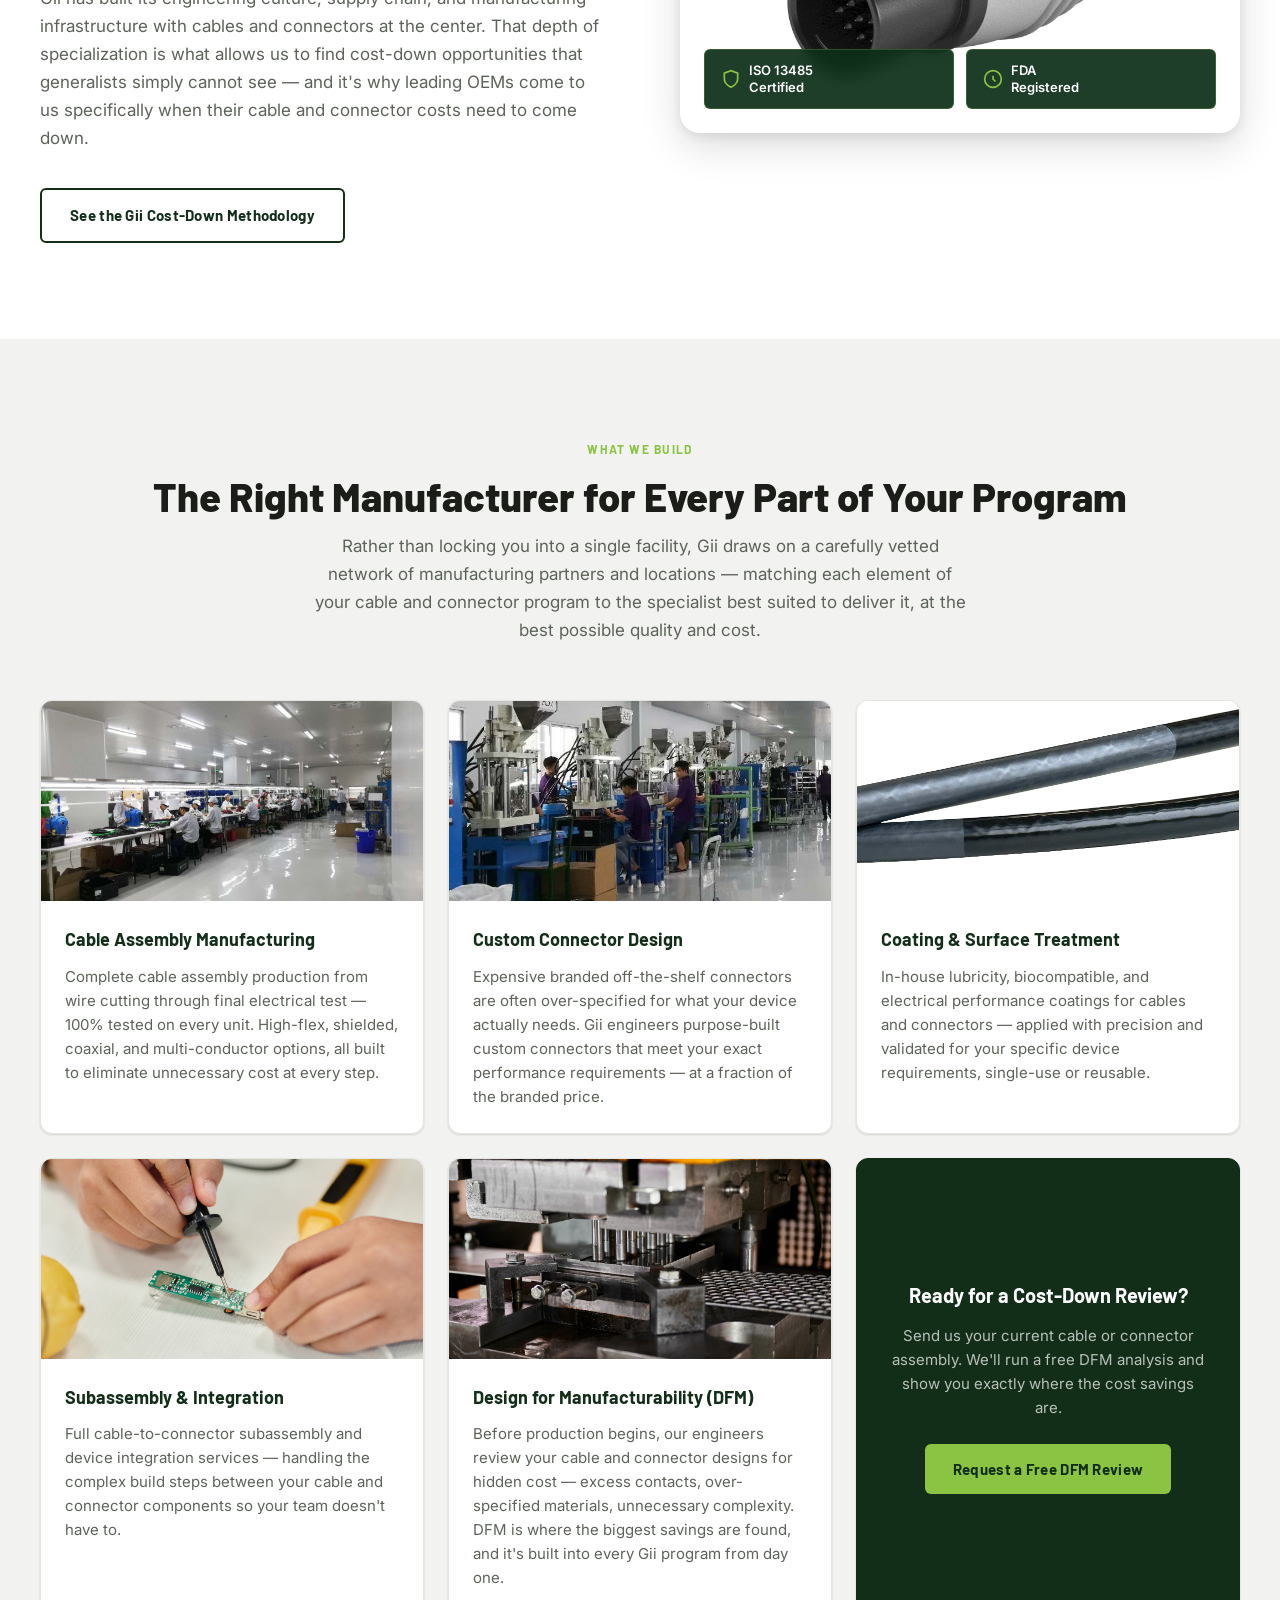
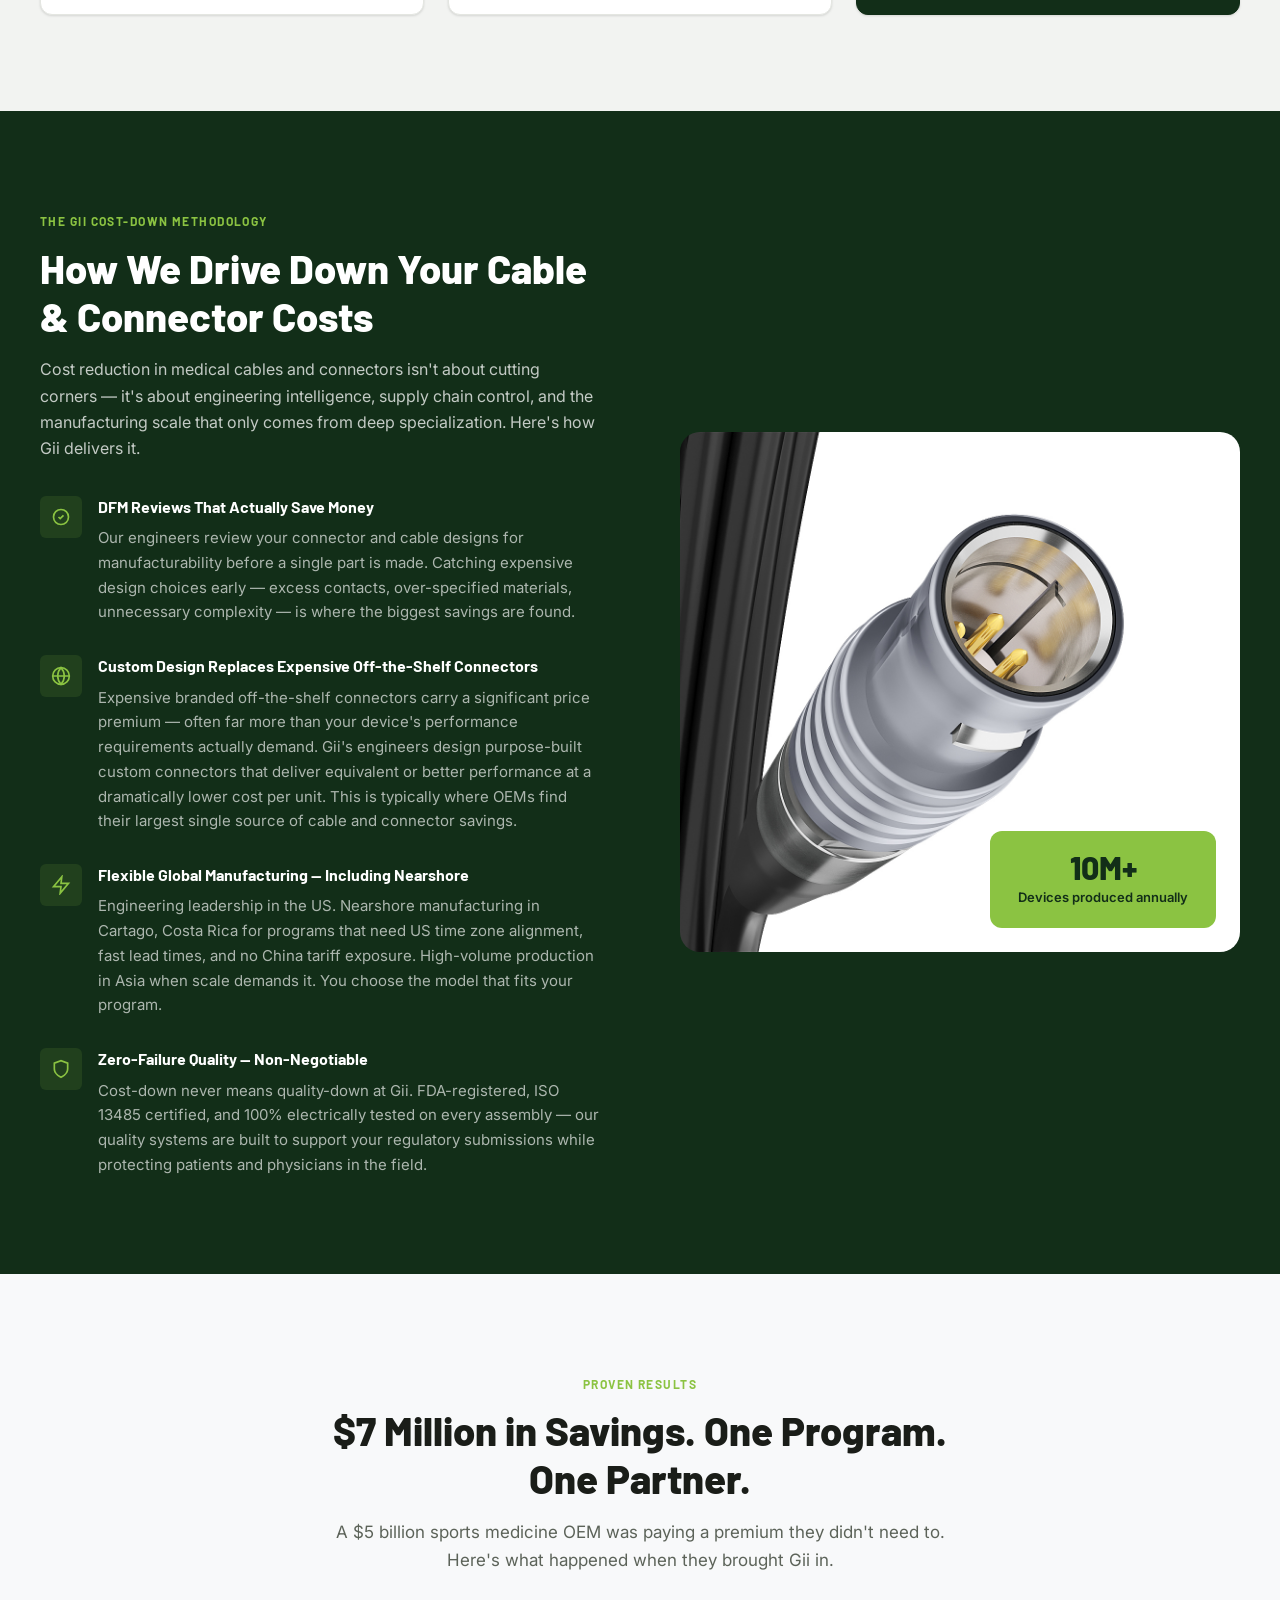
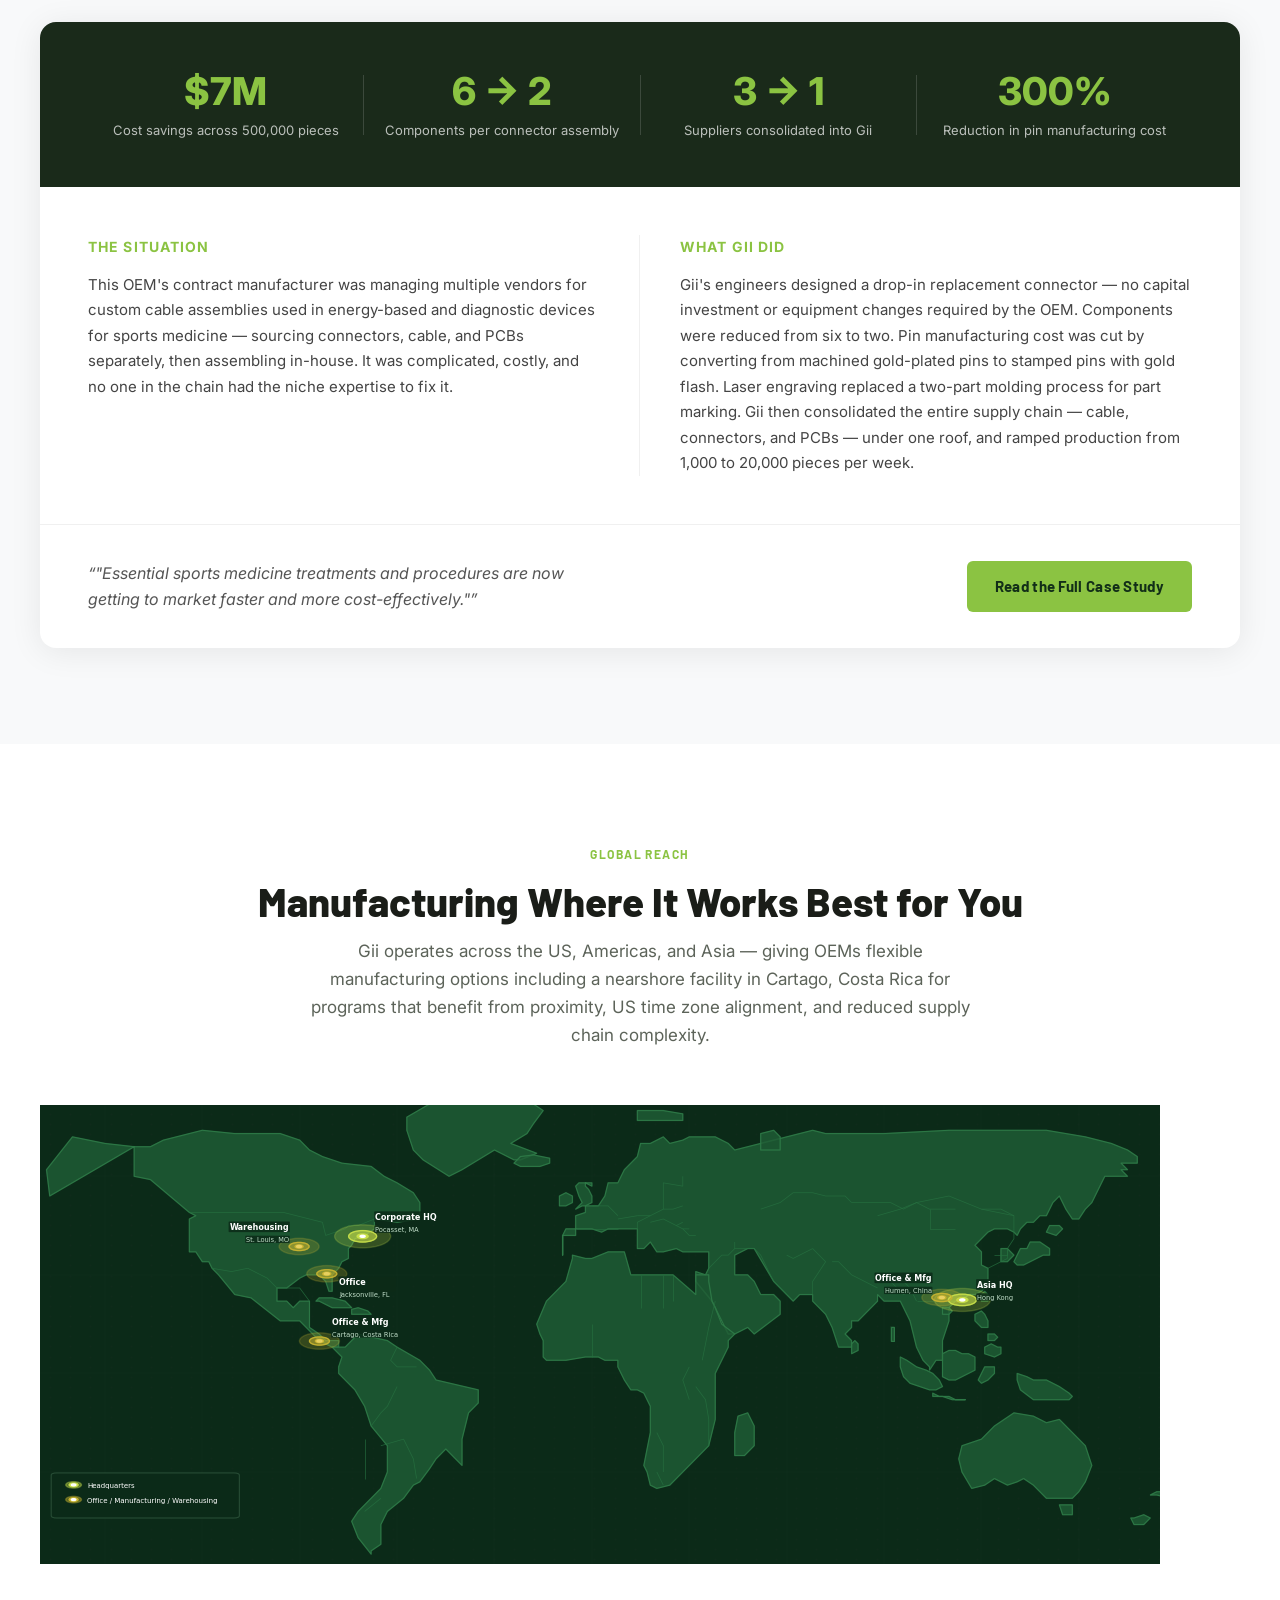
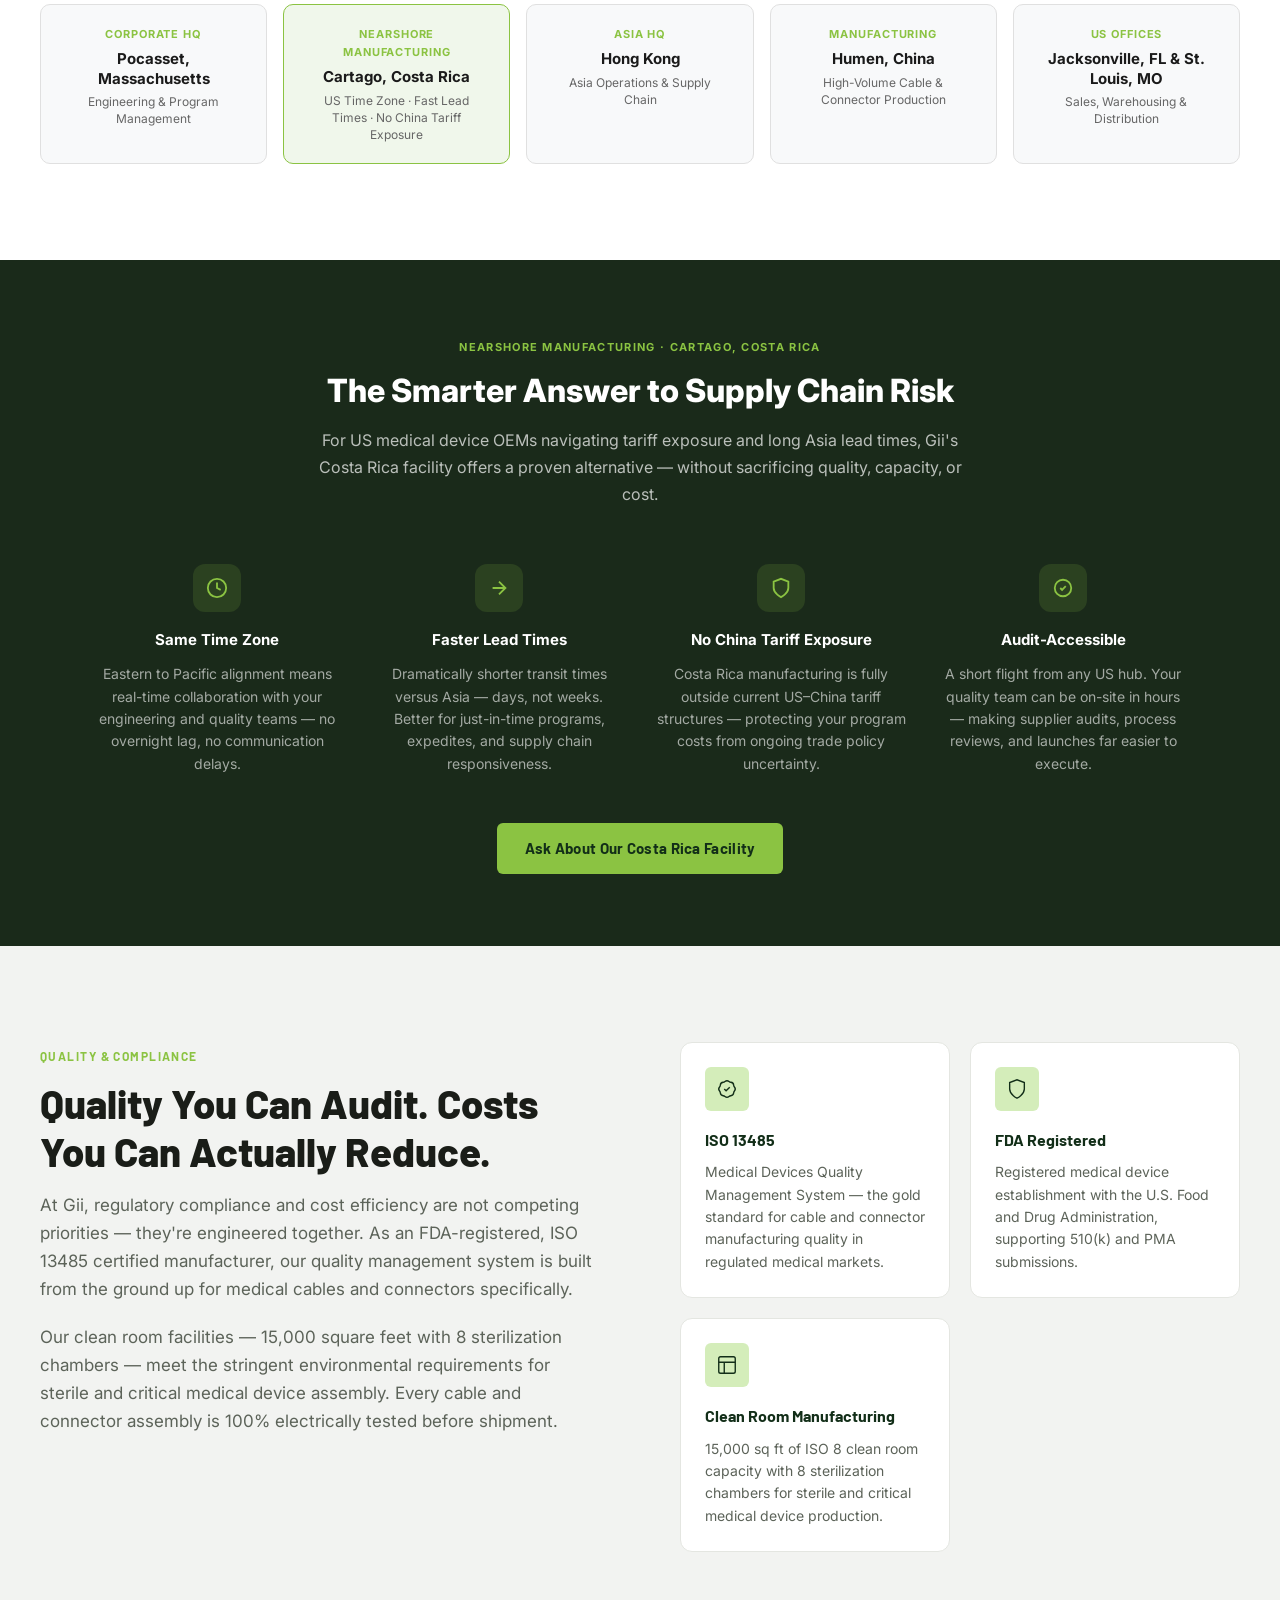
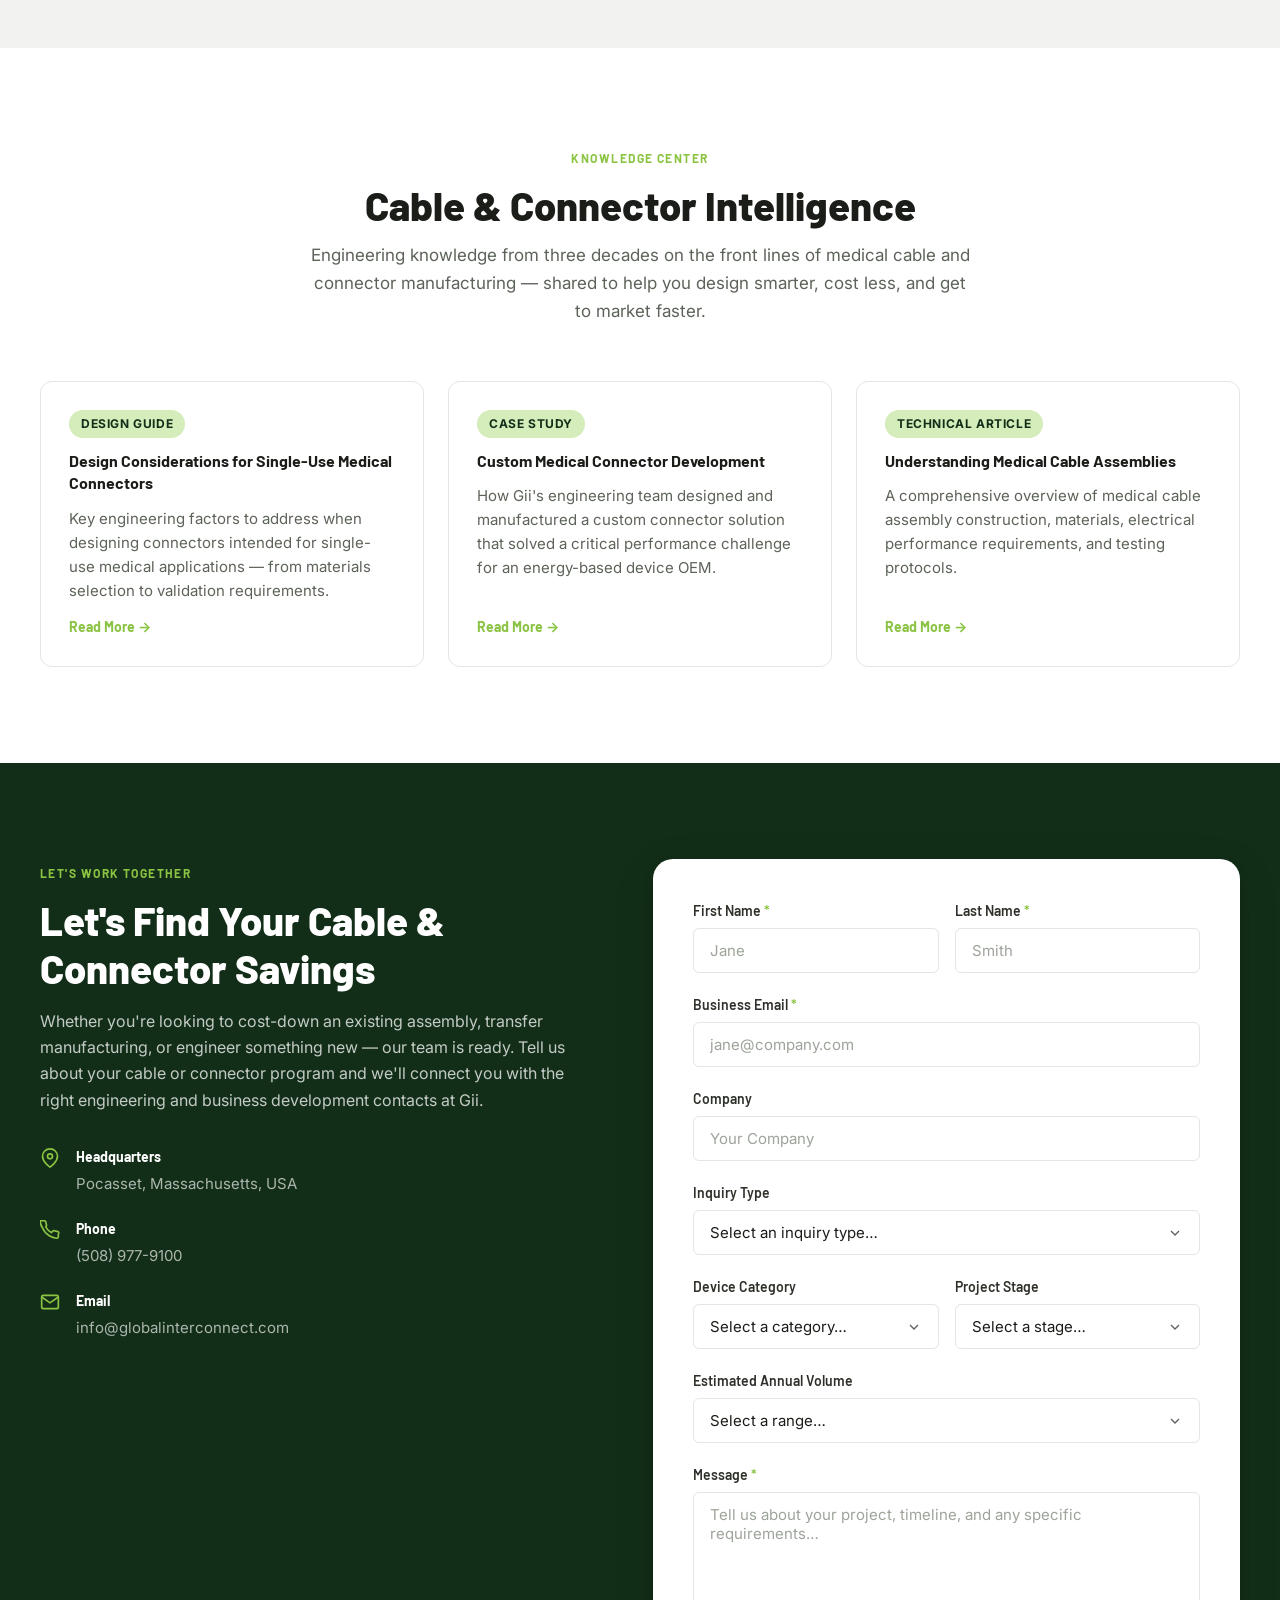
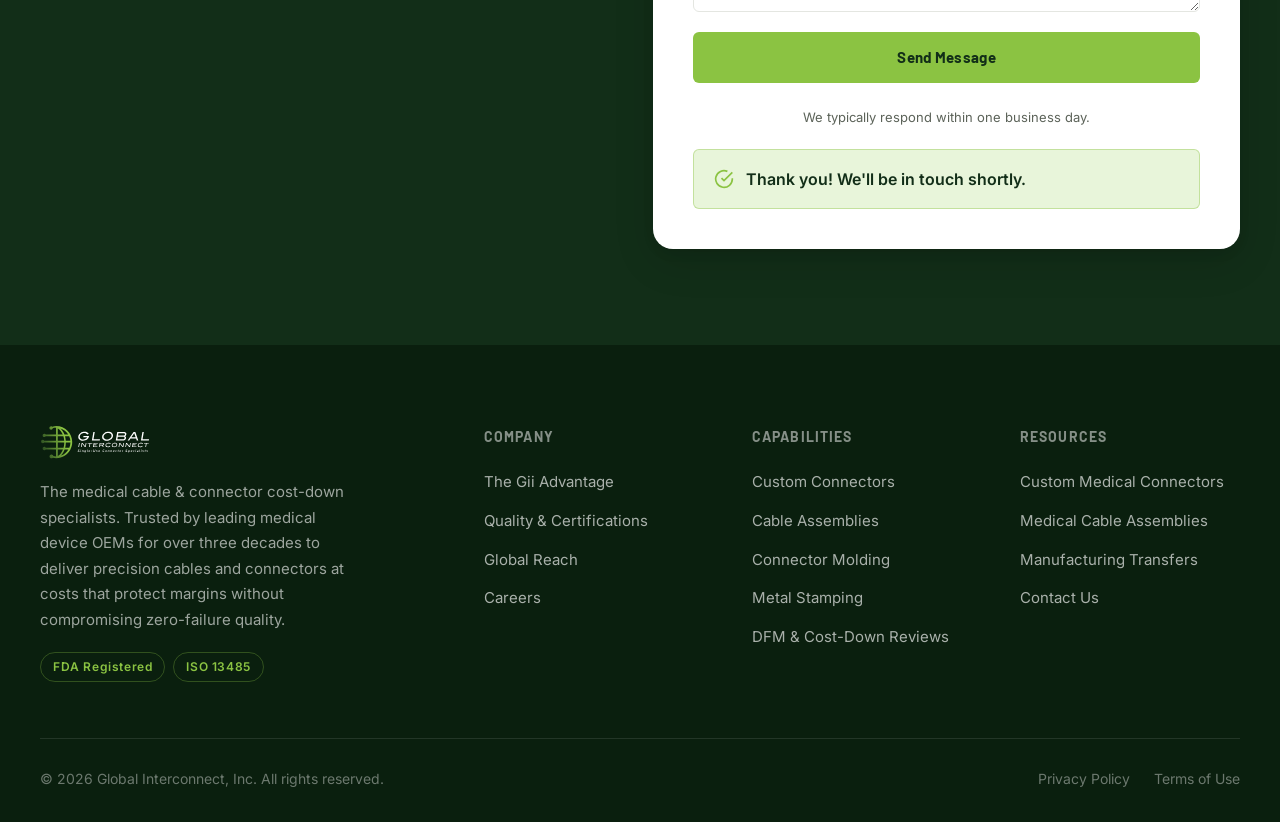
==== commit 79d76d45: "Updates" ====
--- a/index.html
+++ b/index.html
@@ -119,8 +119,8 @@
       </div>
       <div class="stat-divider"></div>
       <div class="stat-item">
-        <span class="stat-number">100<span class="stat-unit">%</span></span>
-        <span class="stat-label">Electrical Test on Every Assembly</span>
+        <span class="stat-number">6<span class="stat-unit">+</span></span>
+        <span class="stat-label">Medical Device Categories Served</span>
       </div>
     </div>
   </section>
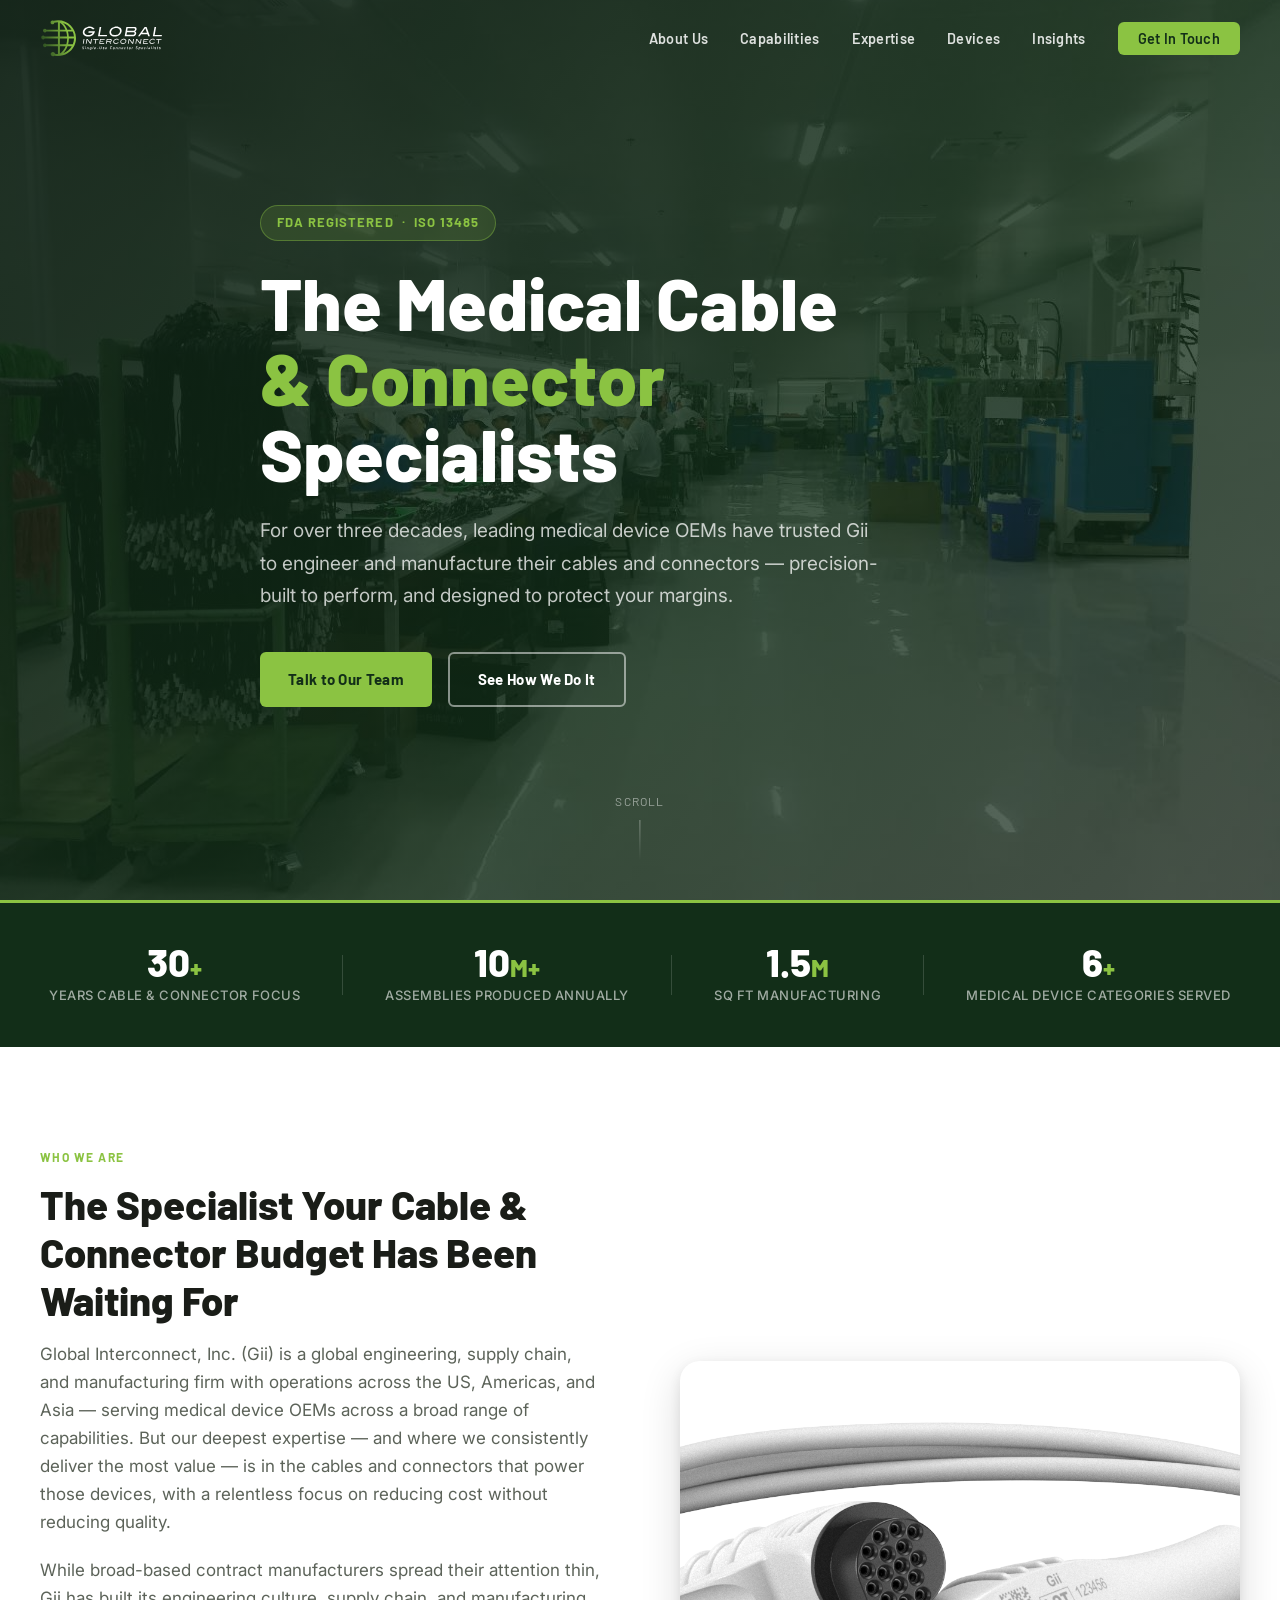
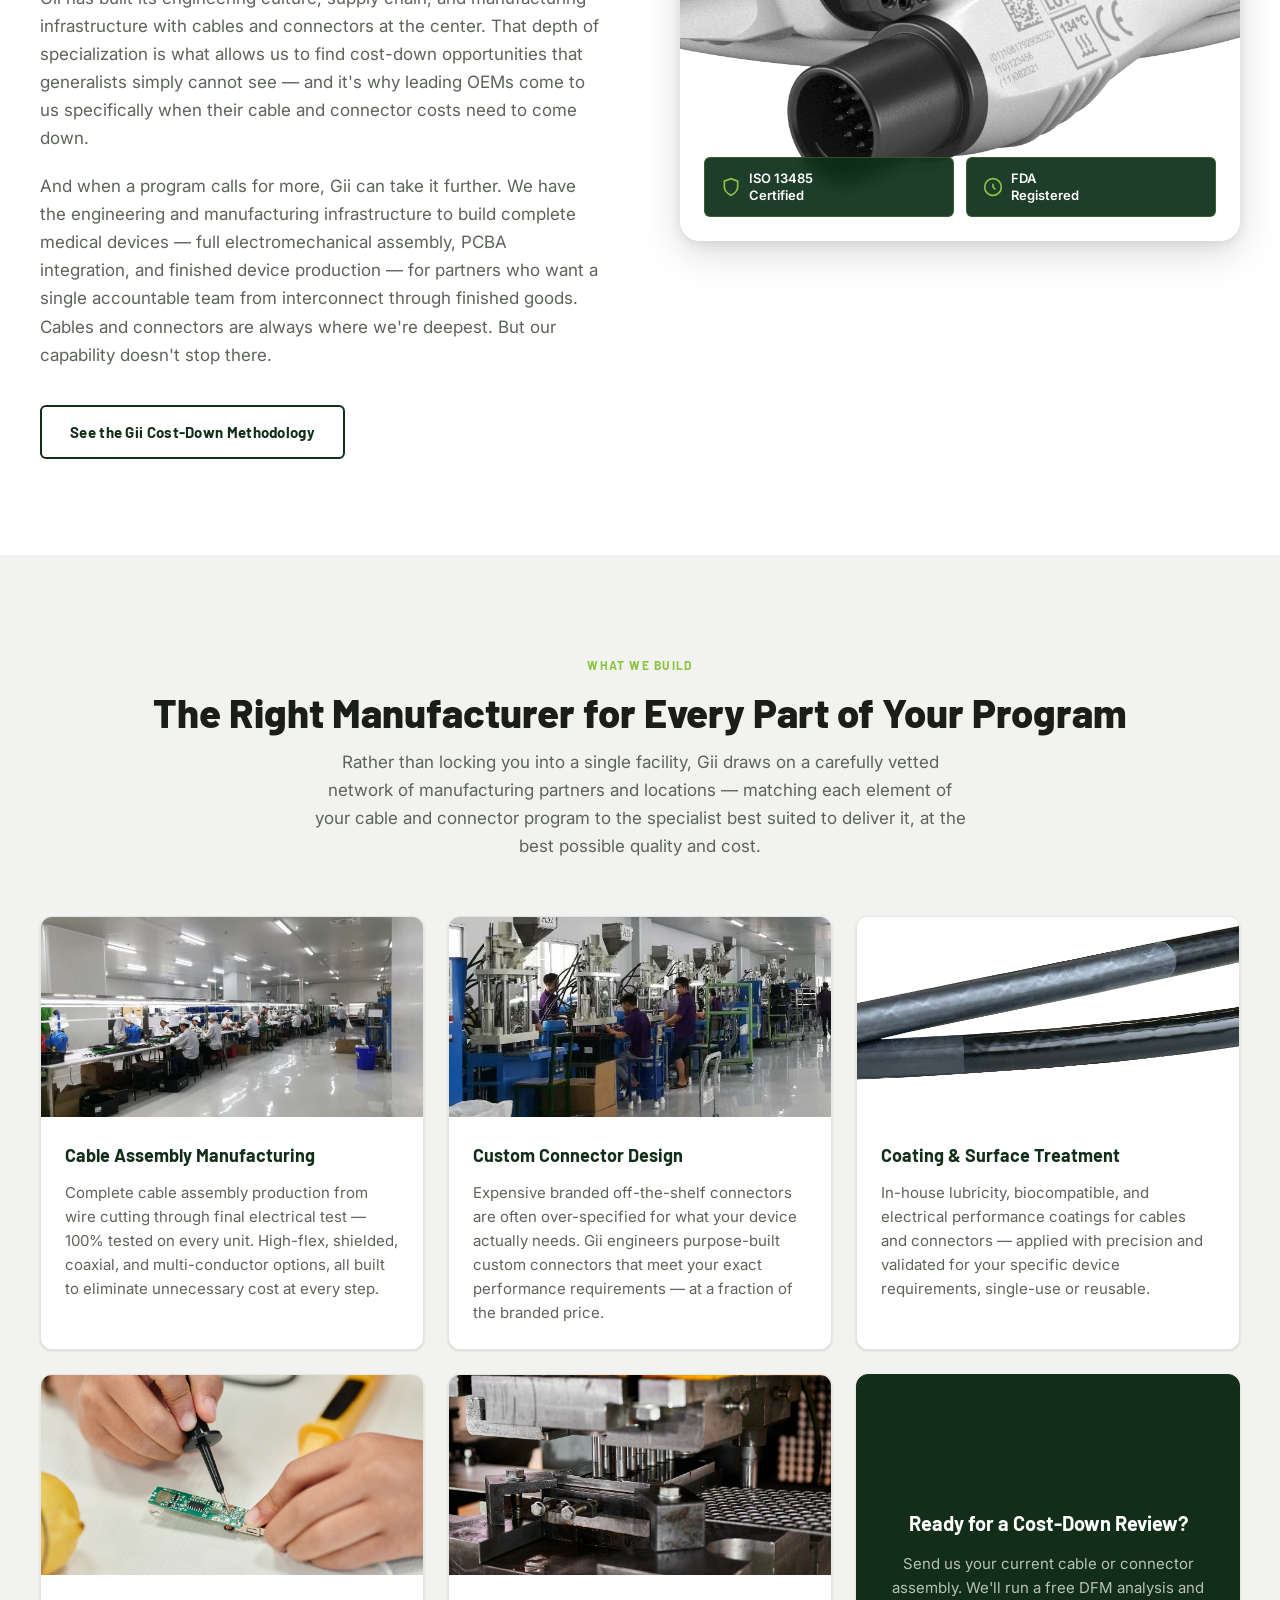
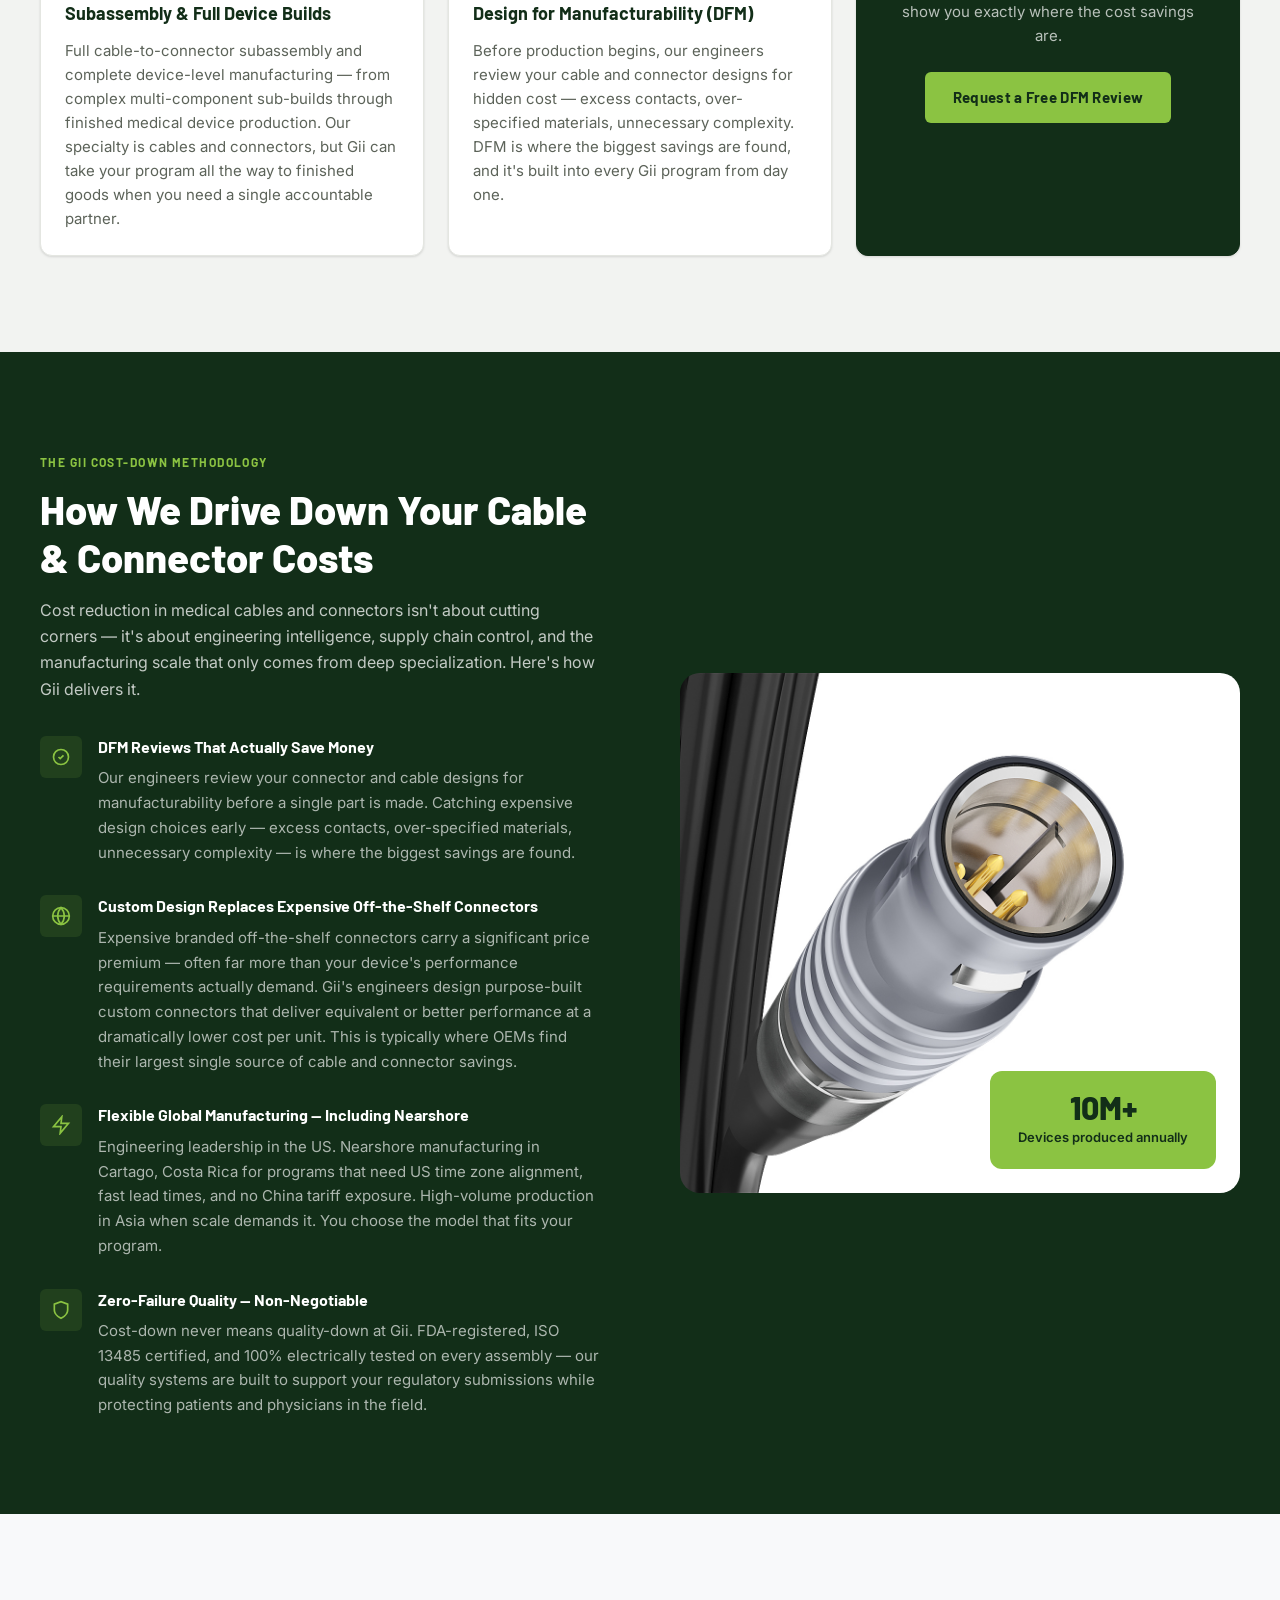
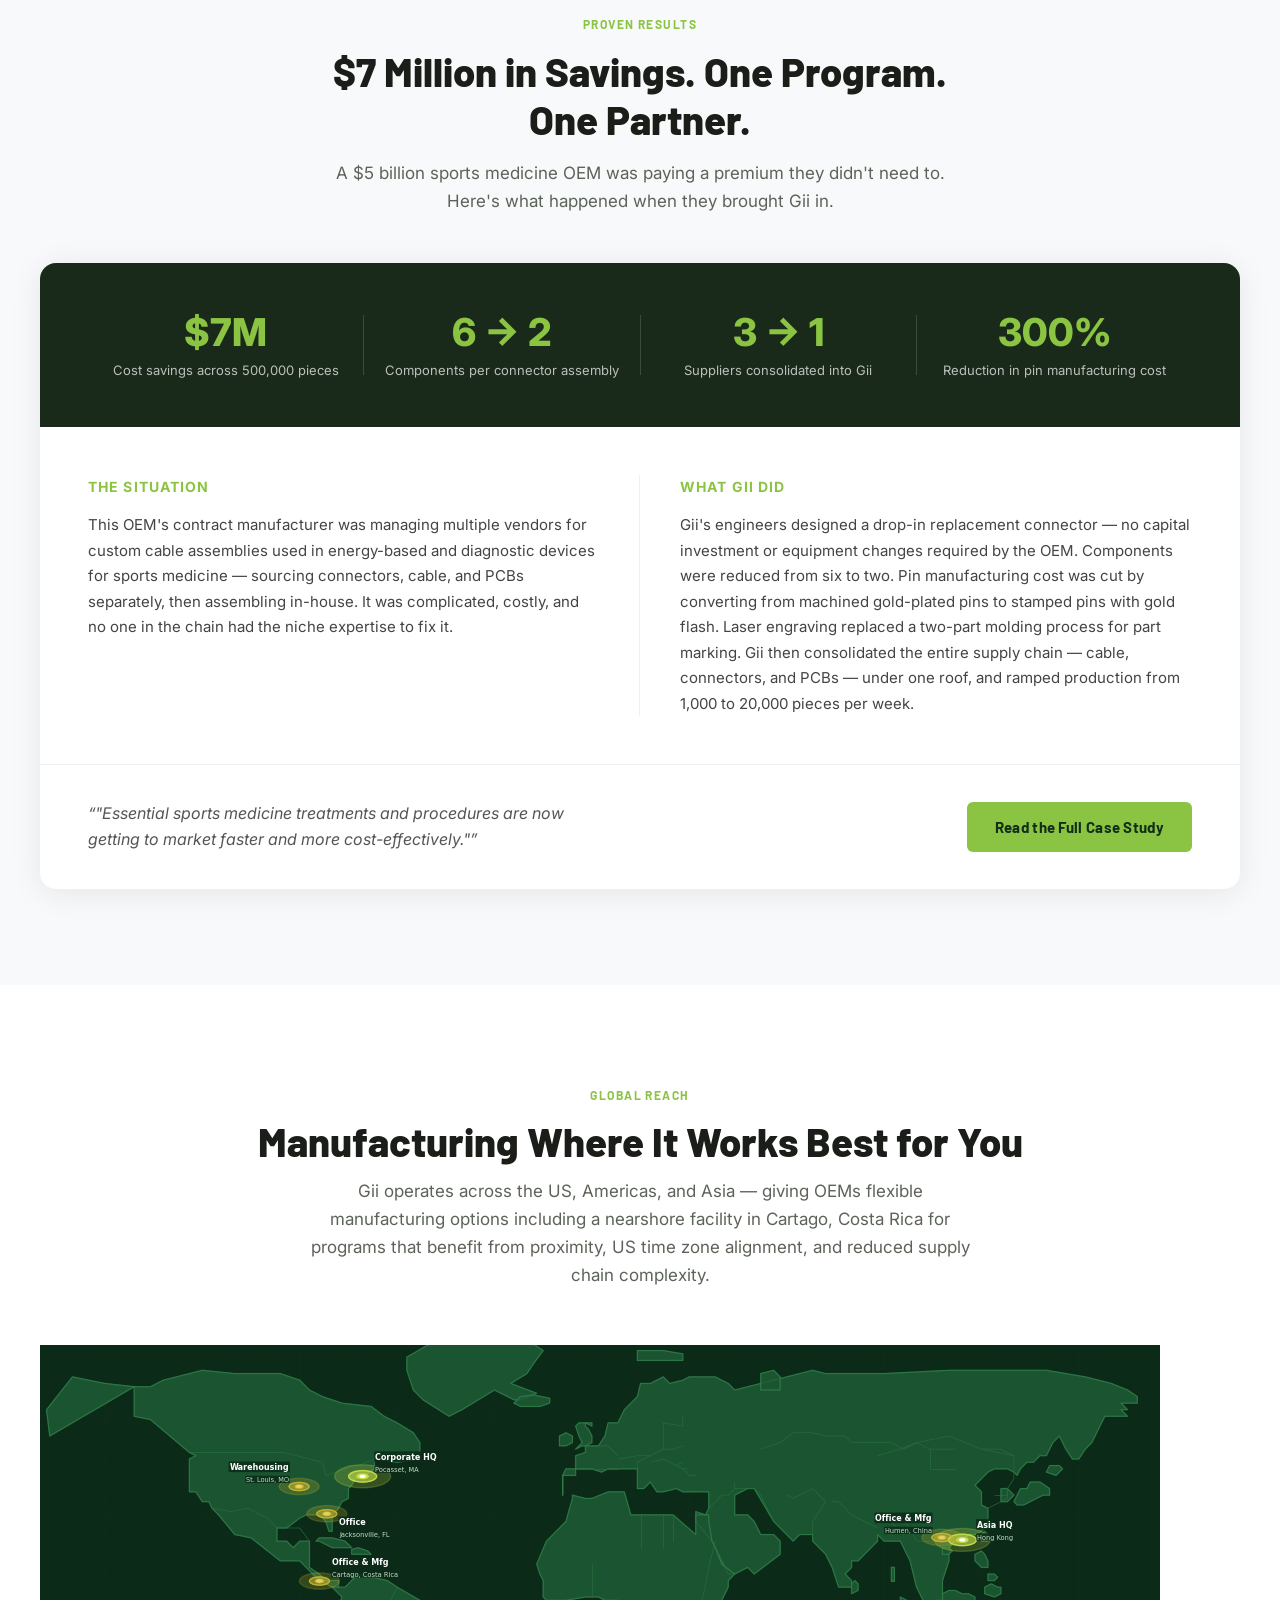
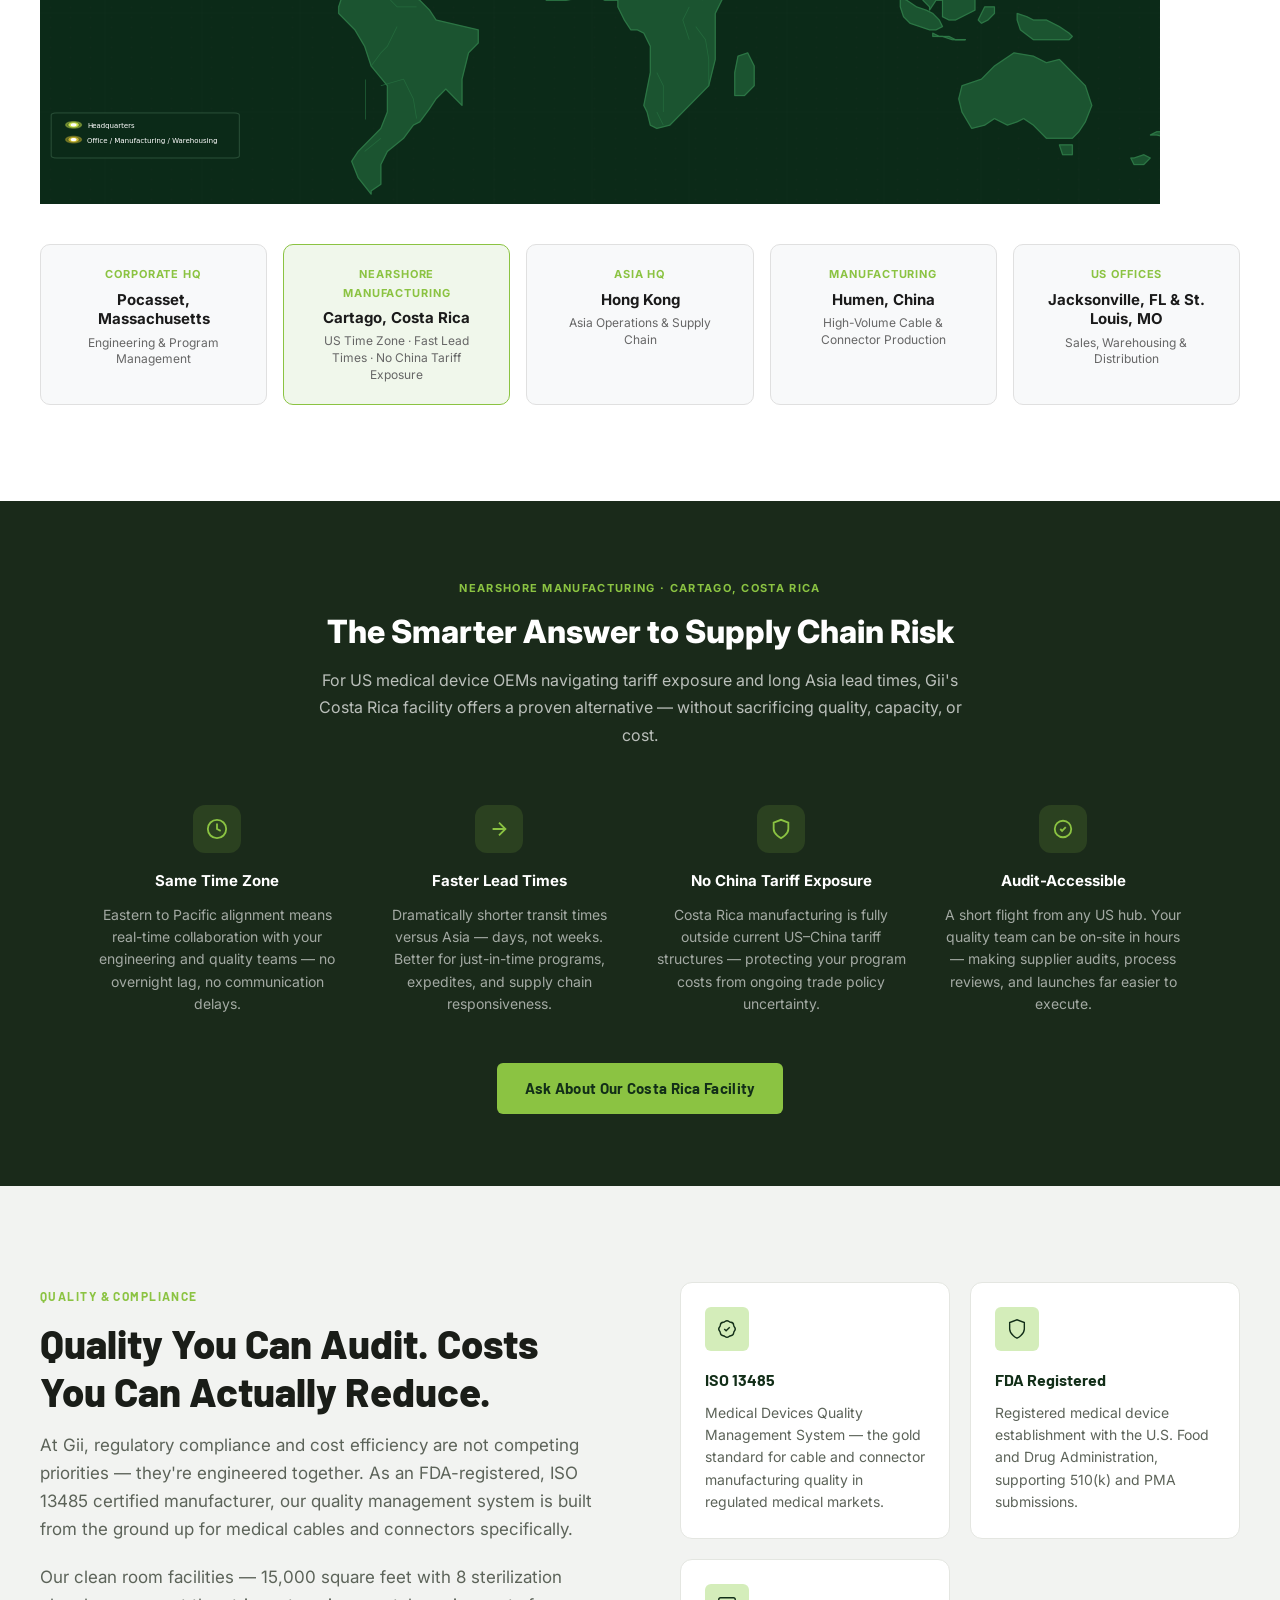
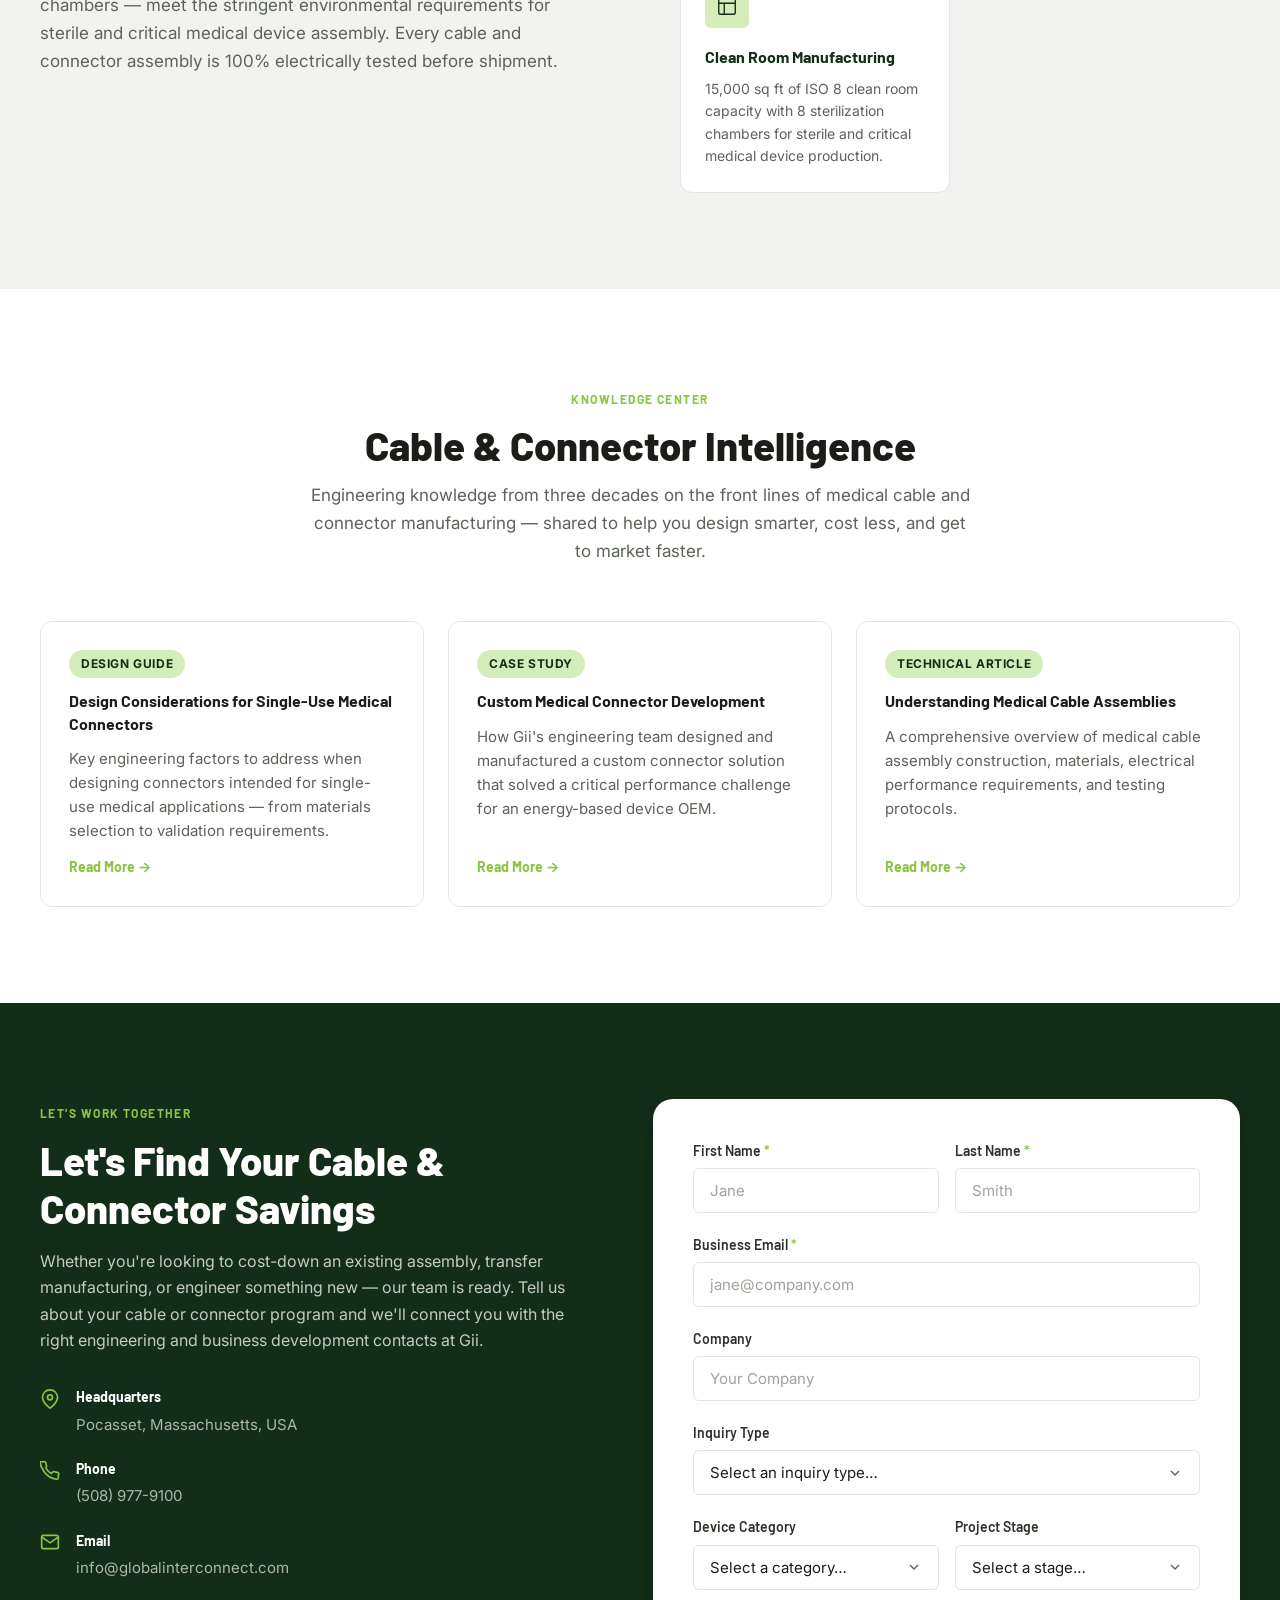
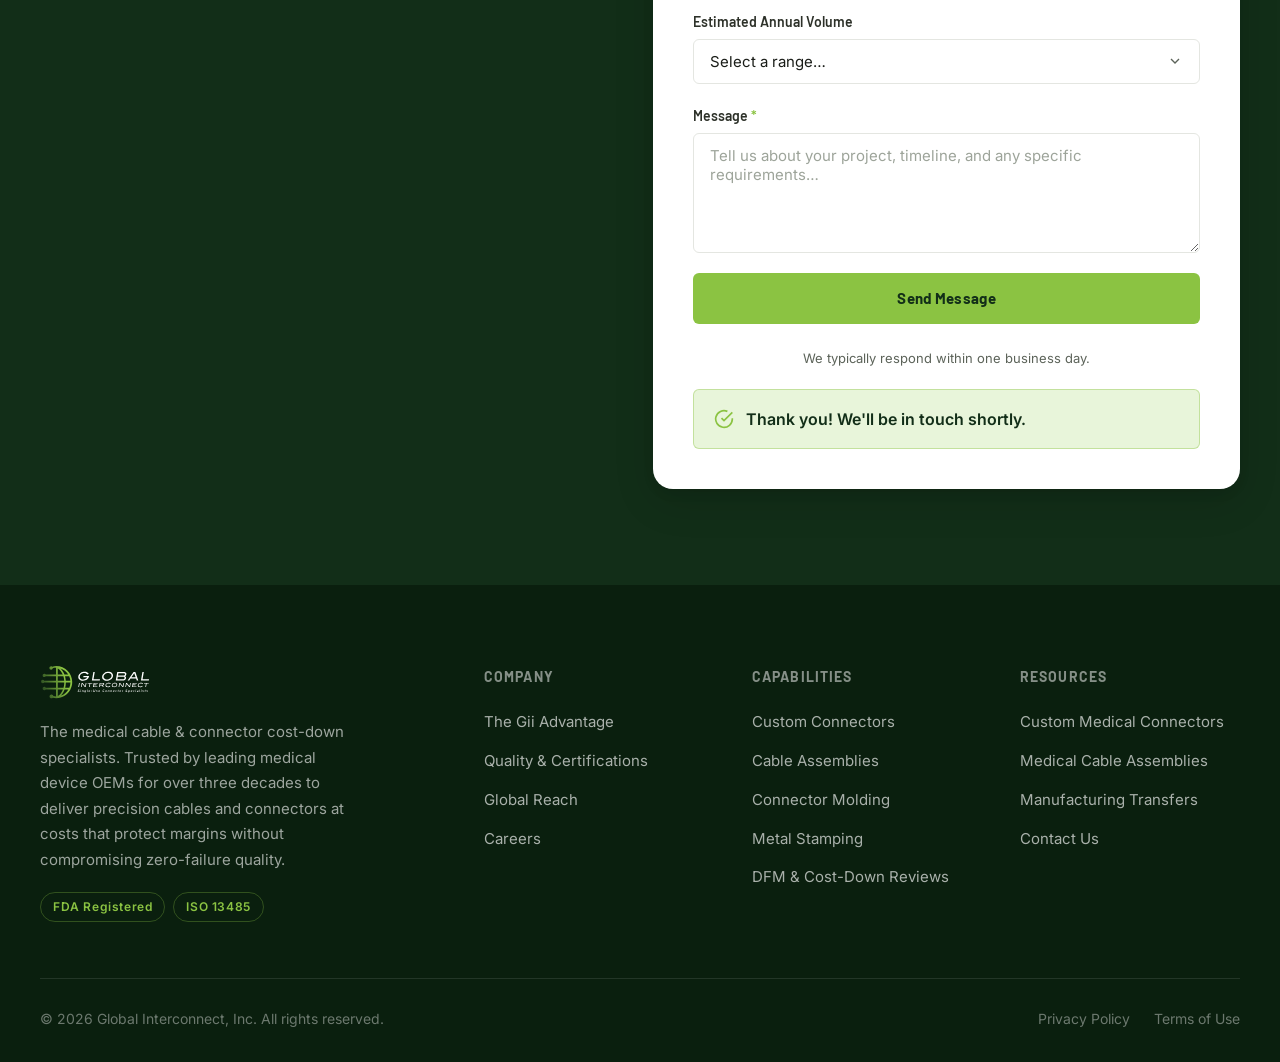
==== commit 56a89351: "Language change to more "full up medical device"" ====
--- a/index.html
+++ b/index.html
@@ -134,6 +134,7 @@
           <h2 class="section-title">The Specialist Your Cable &amp; Connector Budget Has Been Waiting For</h2>
           <p>Global Interconnect, Inc. (Gii) is a global engineering, supply chain, and manufacturing firm with operations across the US, Americas, and Asia — serving medical device OEMs across a broad range of capabilities. But our deepest expertise — and where we consistently deliver the most value — is in the cables and connectors that power those devices, with a relentless focus on reducing cost without reducing quality.</p>
           <p>While broad-based contract manufacturers spread their attention thin, Gii has built its engineering culture, supply chain, and manufacturing infrastructure with cables and connectors at the center. That depth of specialization is what allows us to find cost-down opportunities that generalists simply cannot see — and it's why leading OEMs come to us specifically when their cable and connector costs need to come down.</p>
+          <p>And when a program calls for more, Gii can take it further. We have the engineering and manufacturing infrastructure to build complete medical devices — full electromechanical assembly, PCBA integration, and finished device production — for partners who want a single accountable team from interconnect through finished goods. Cables and connectors are always where we're deepest. But our capability doesn't stop there.</p>
           <a href="#advantage" class="btn btn-secondary">See the Gii Cost-Down Methodology</a>
         </div>
         <div class="intro-image">
@@ -199,8 +200,8 @@
             <img src="assets/images/capabilities/pcba.jpg" alt="PCB Assembly" />
           </div>
           <div class="cap-card-body">
-            <h3>Subassembly &amp; Integration</h3>
-            <p>Full cable-to-connector subassembly and device integration services — handling the complex build steps between your cable and connector components so your team doesn't have to.</p>
+            <h3>Subassembly &amp; Full Device Builds</h3>
+            <p>Full cable-to-connector subassembly and complete device-level manufacturing — from complex multi-component sub-builds through finished medical device production. Our specialty is cables and connectors, but Gii can take your program all the way to finished goods when you need a single accountable partner.</p>
           </div>
         </div>
 
--- a/assets/css/style.css
+++ b/assets/css/style.css
@@ -254,10 +254,13 @@
   inset: 0;
 }
 .hero-bg-video {
+  position: absolute;
+  inset: 0;
   width: 100%;
   height: 100%;
   object-fit: cover;
   object-position: center;
+  display: block;
 }
 .hero-overlay {
   position: absolute;
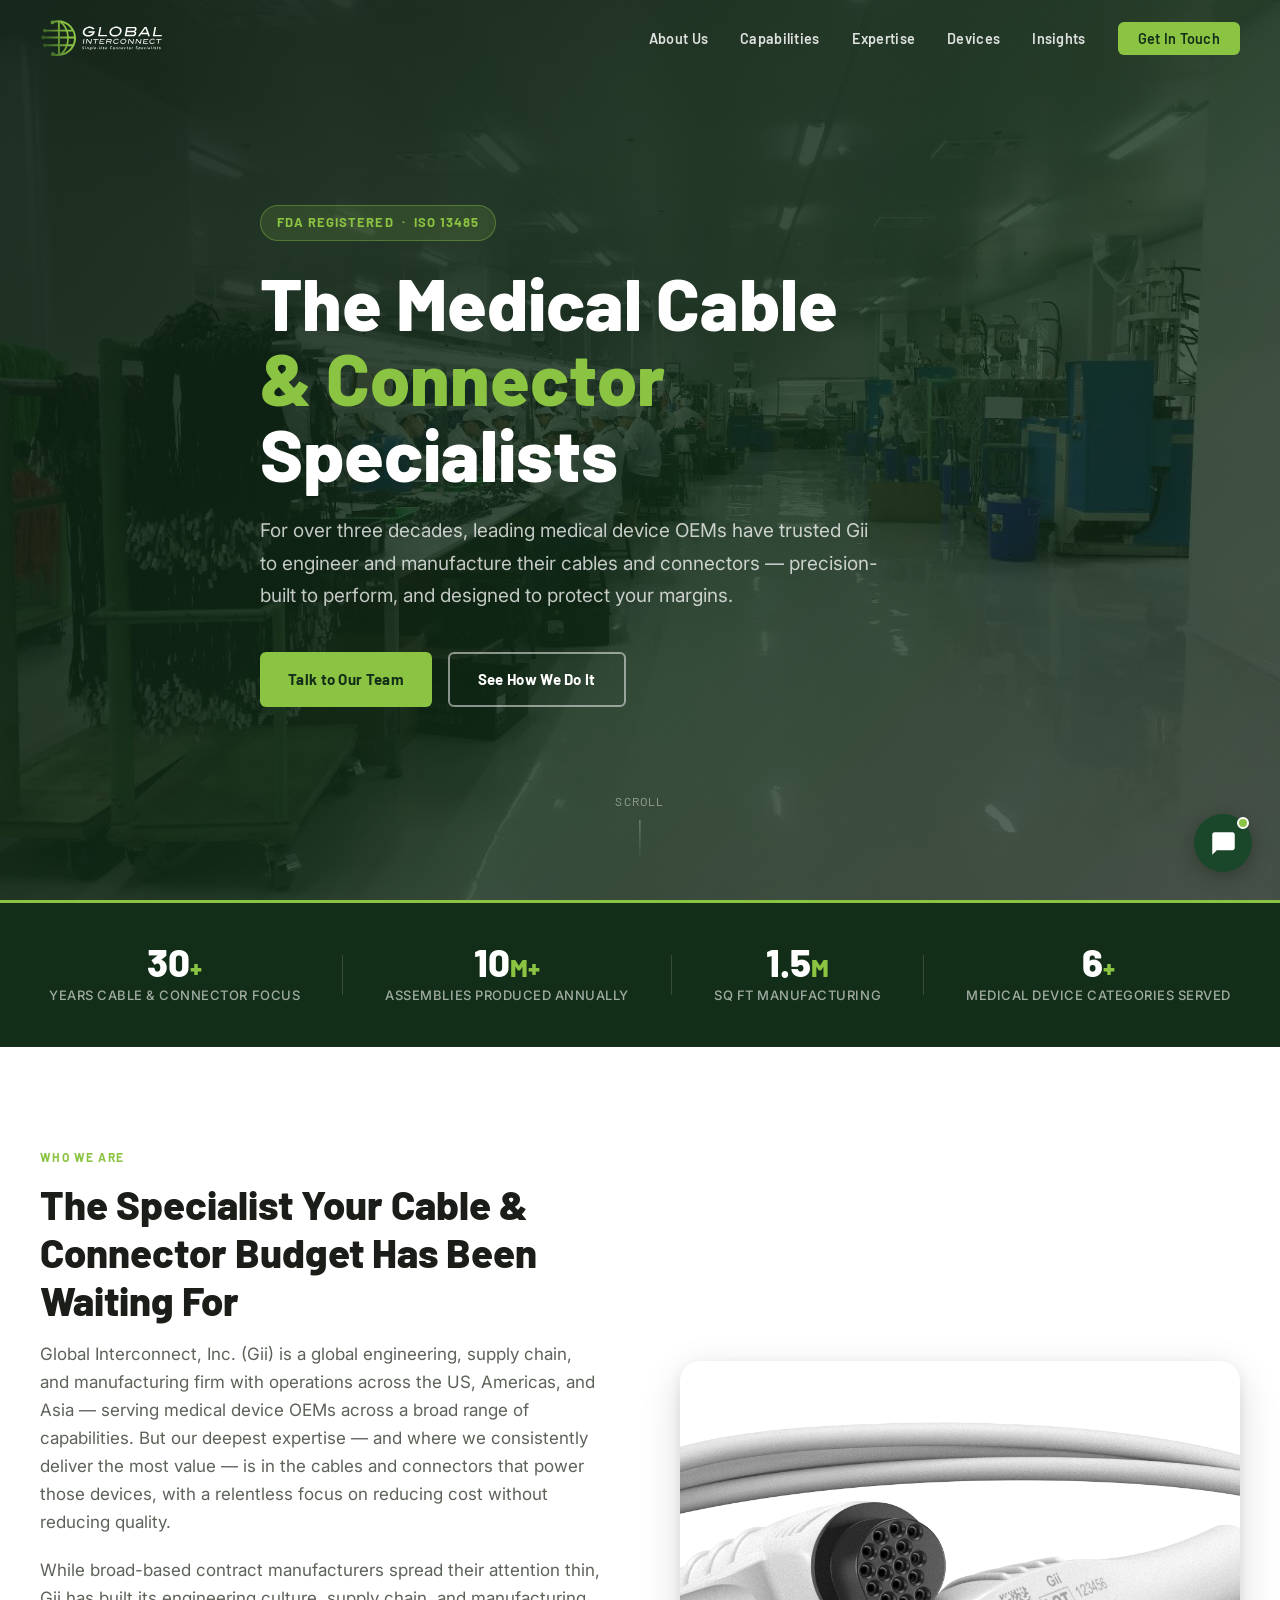
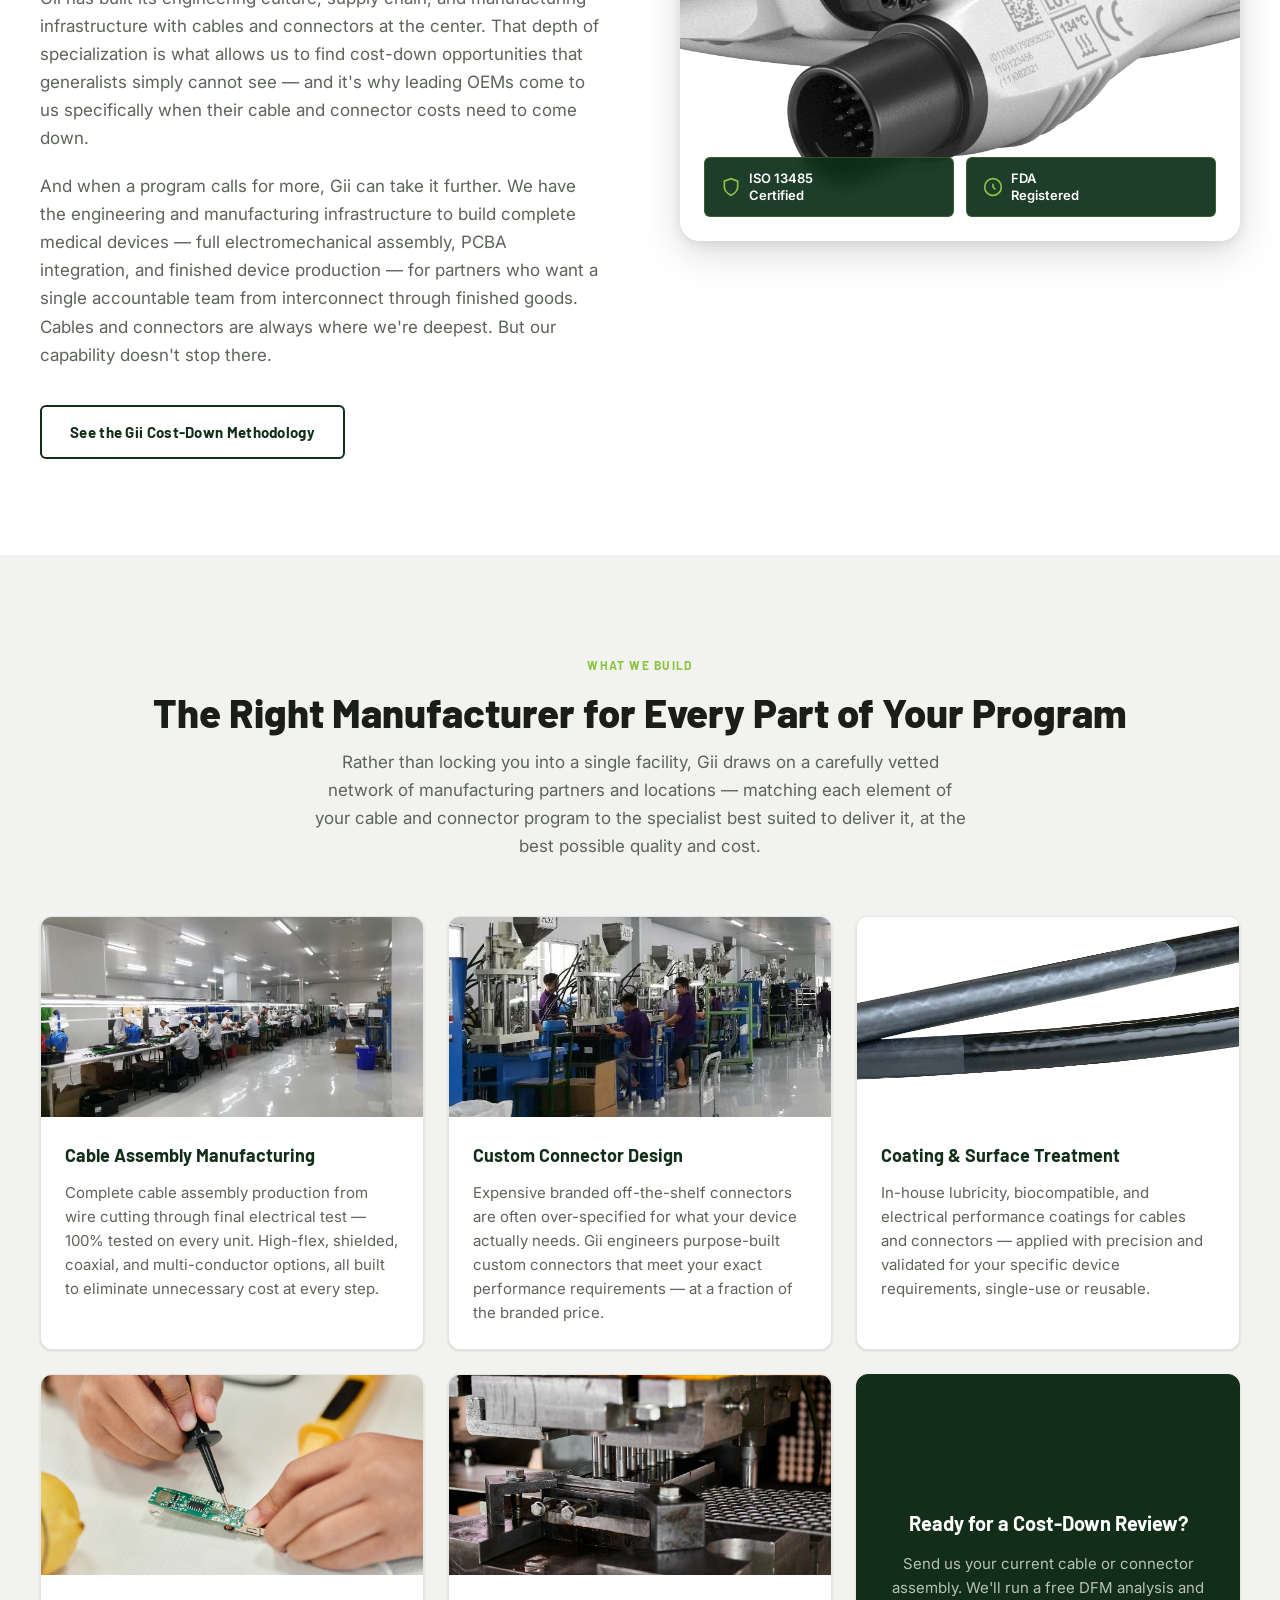
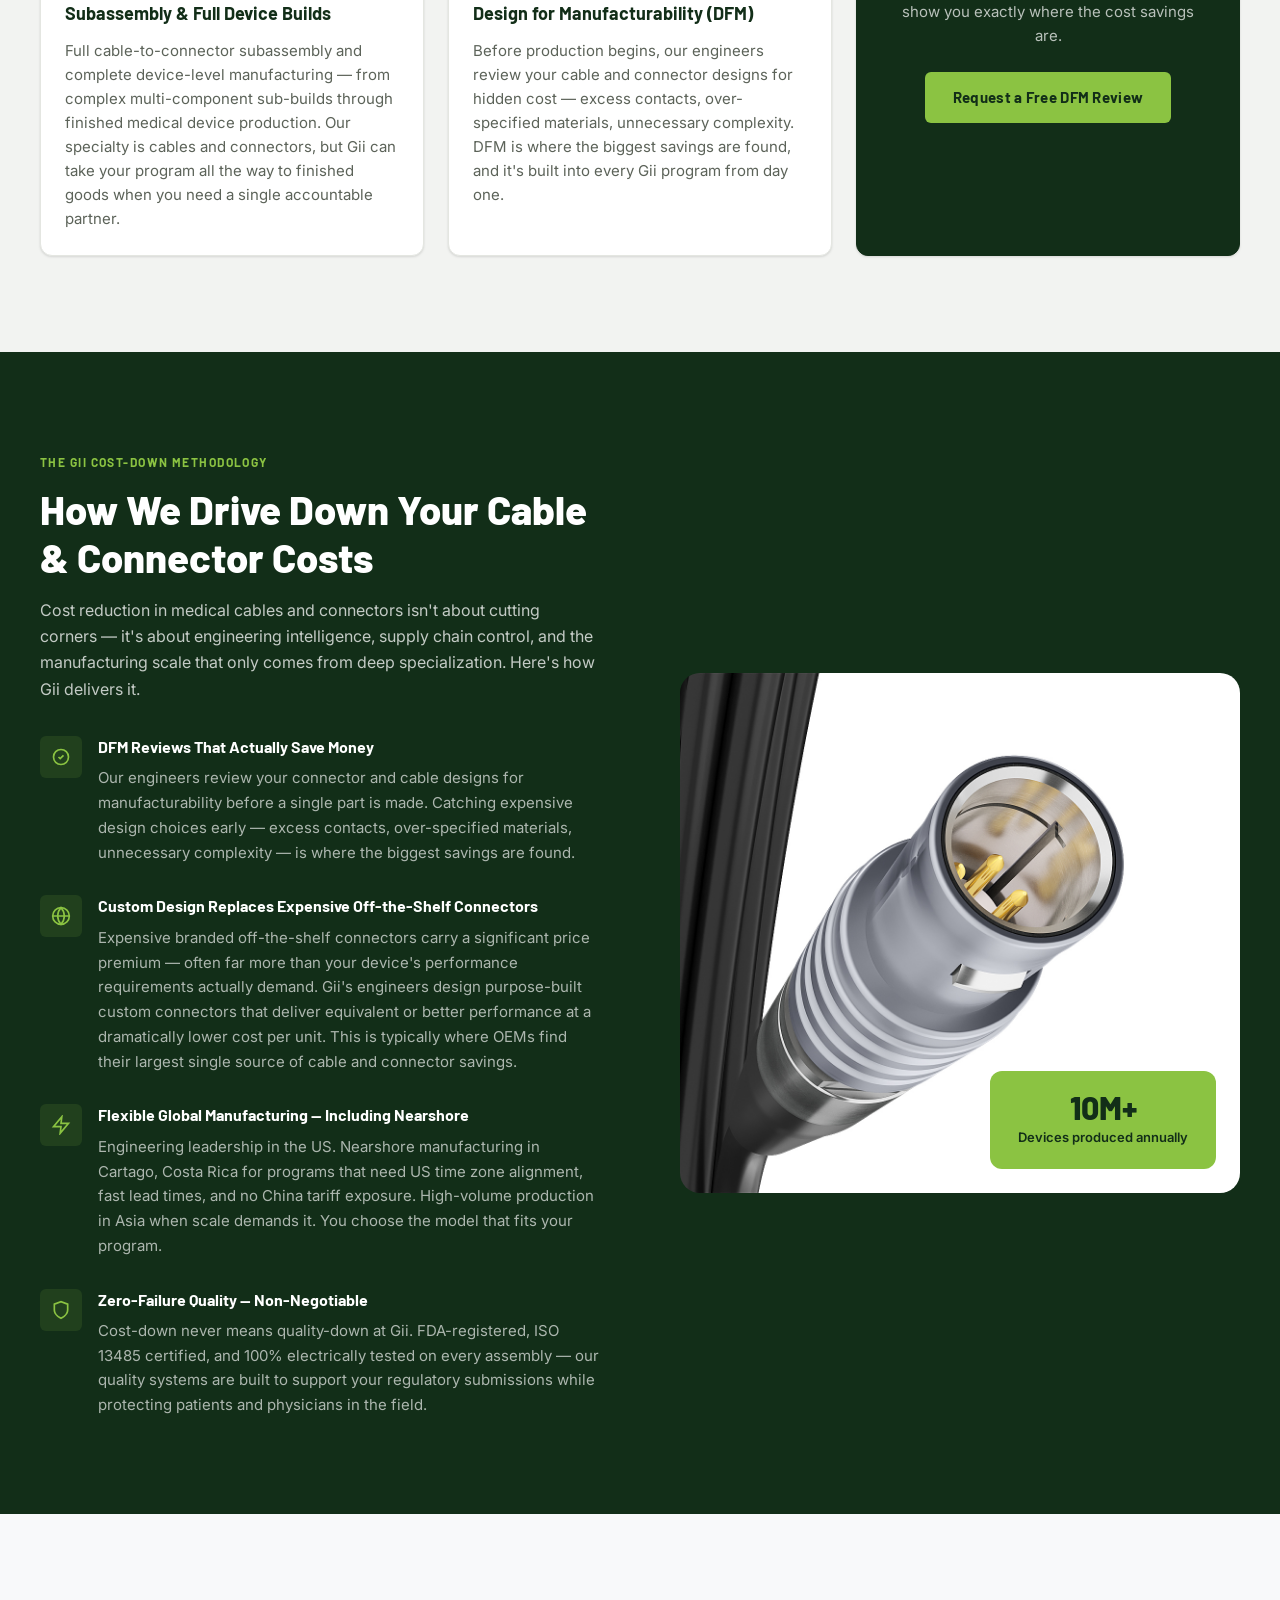
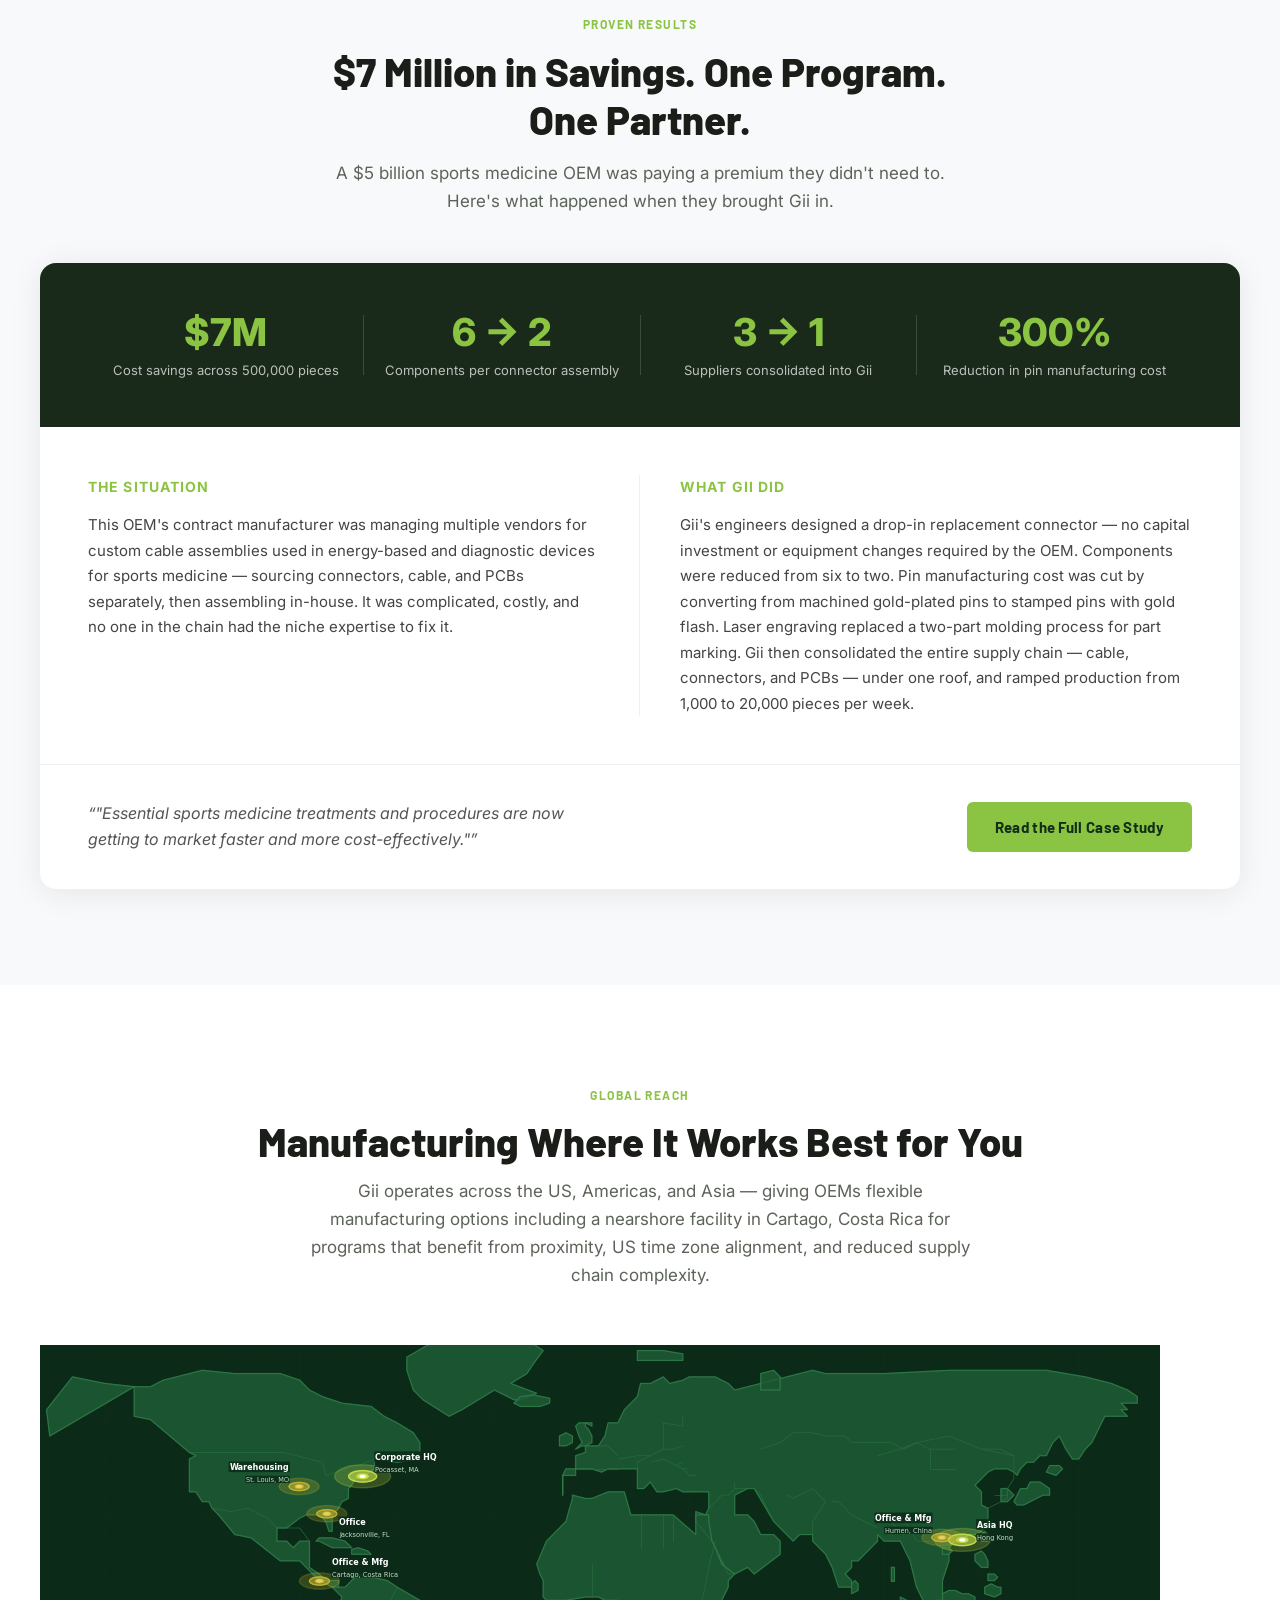
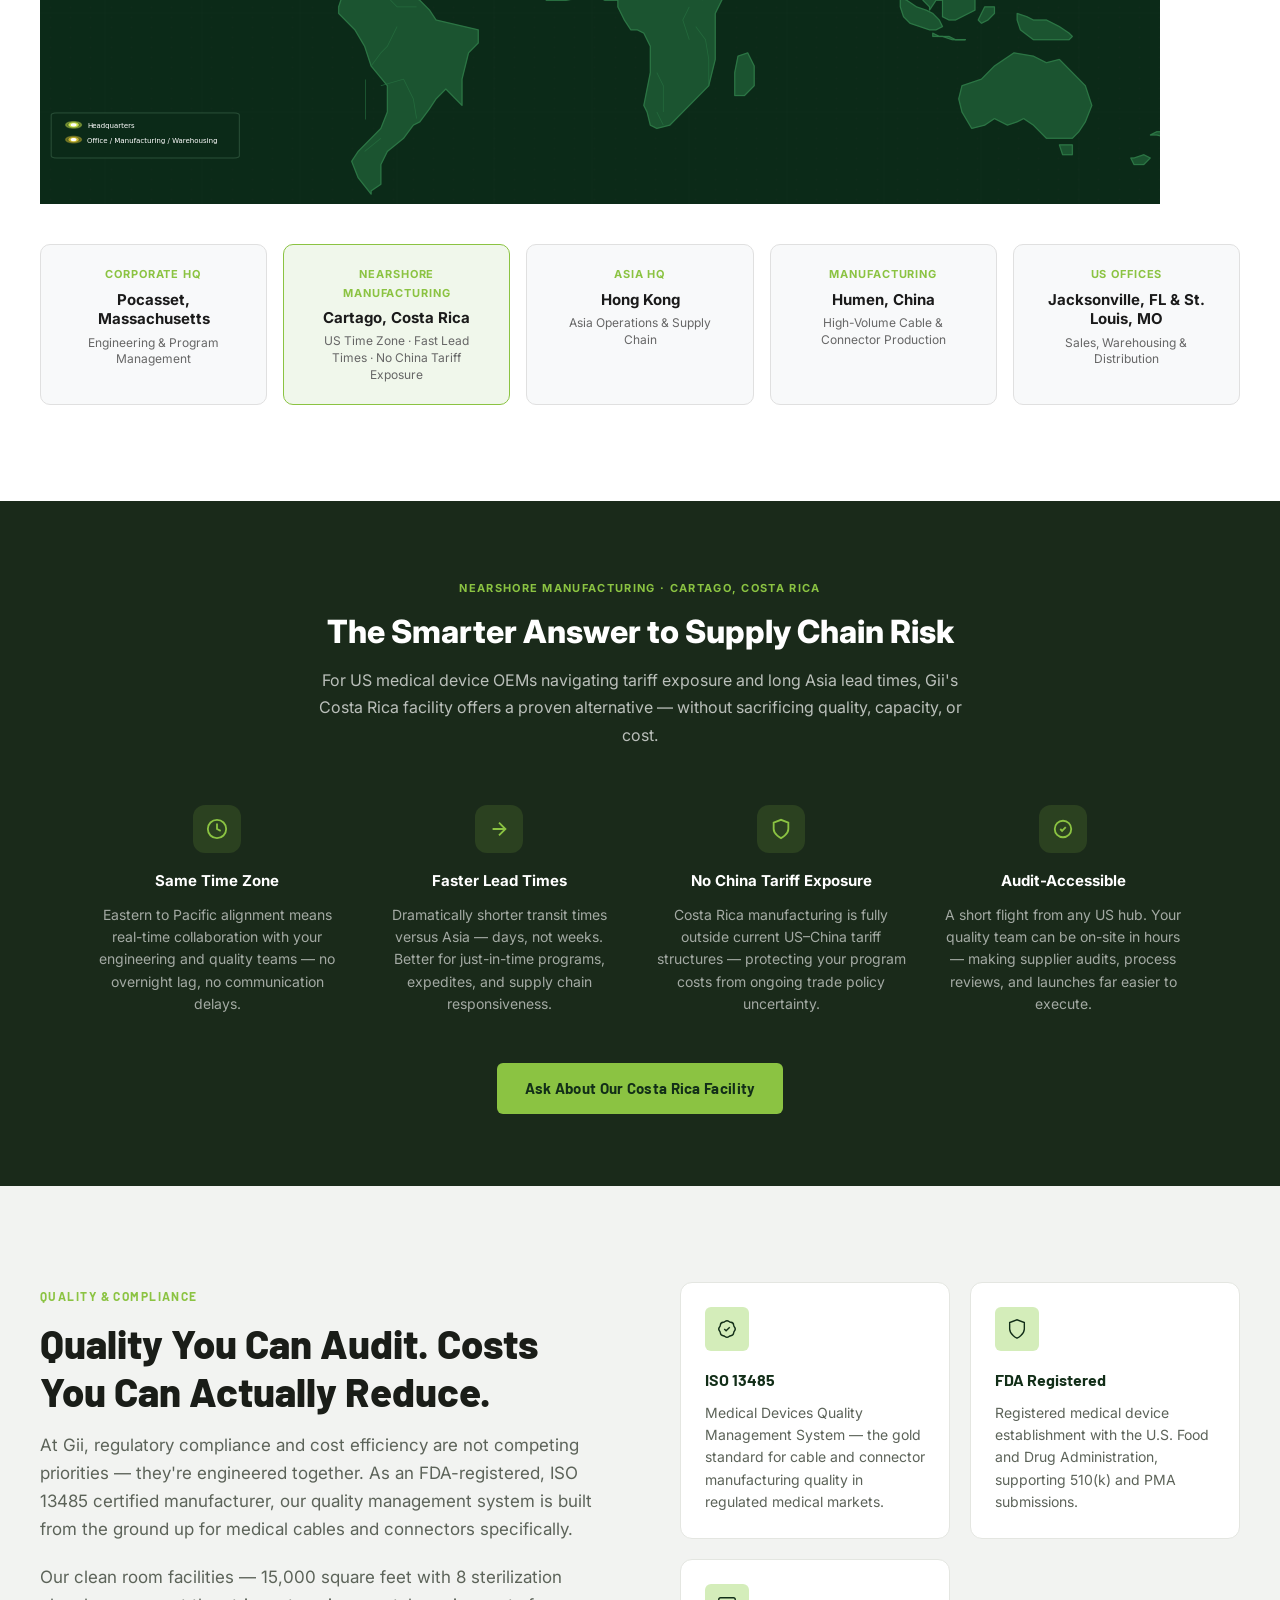
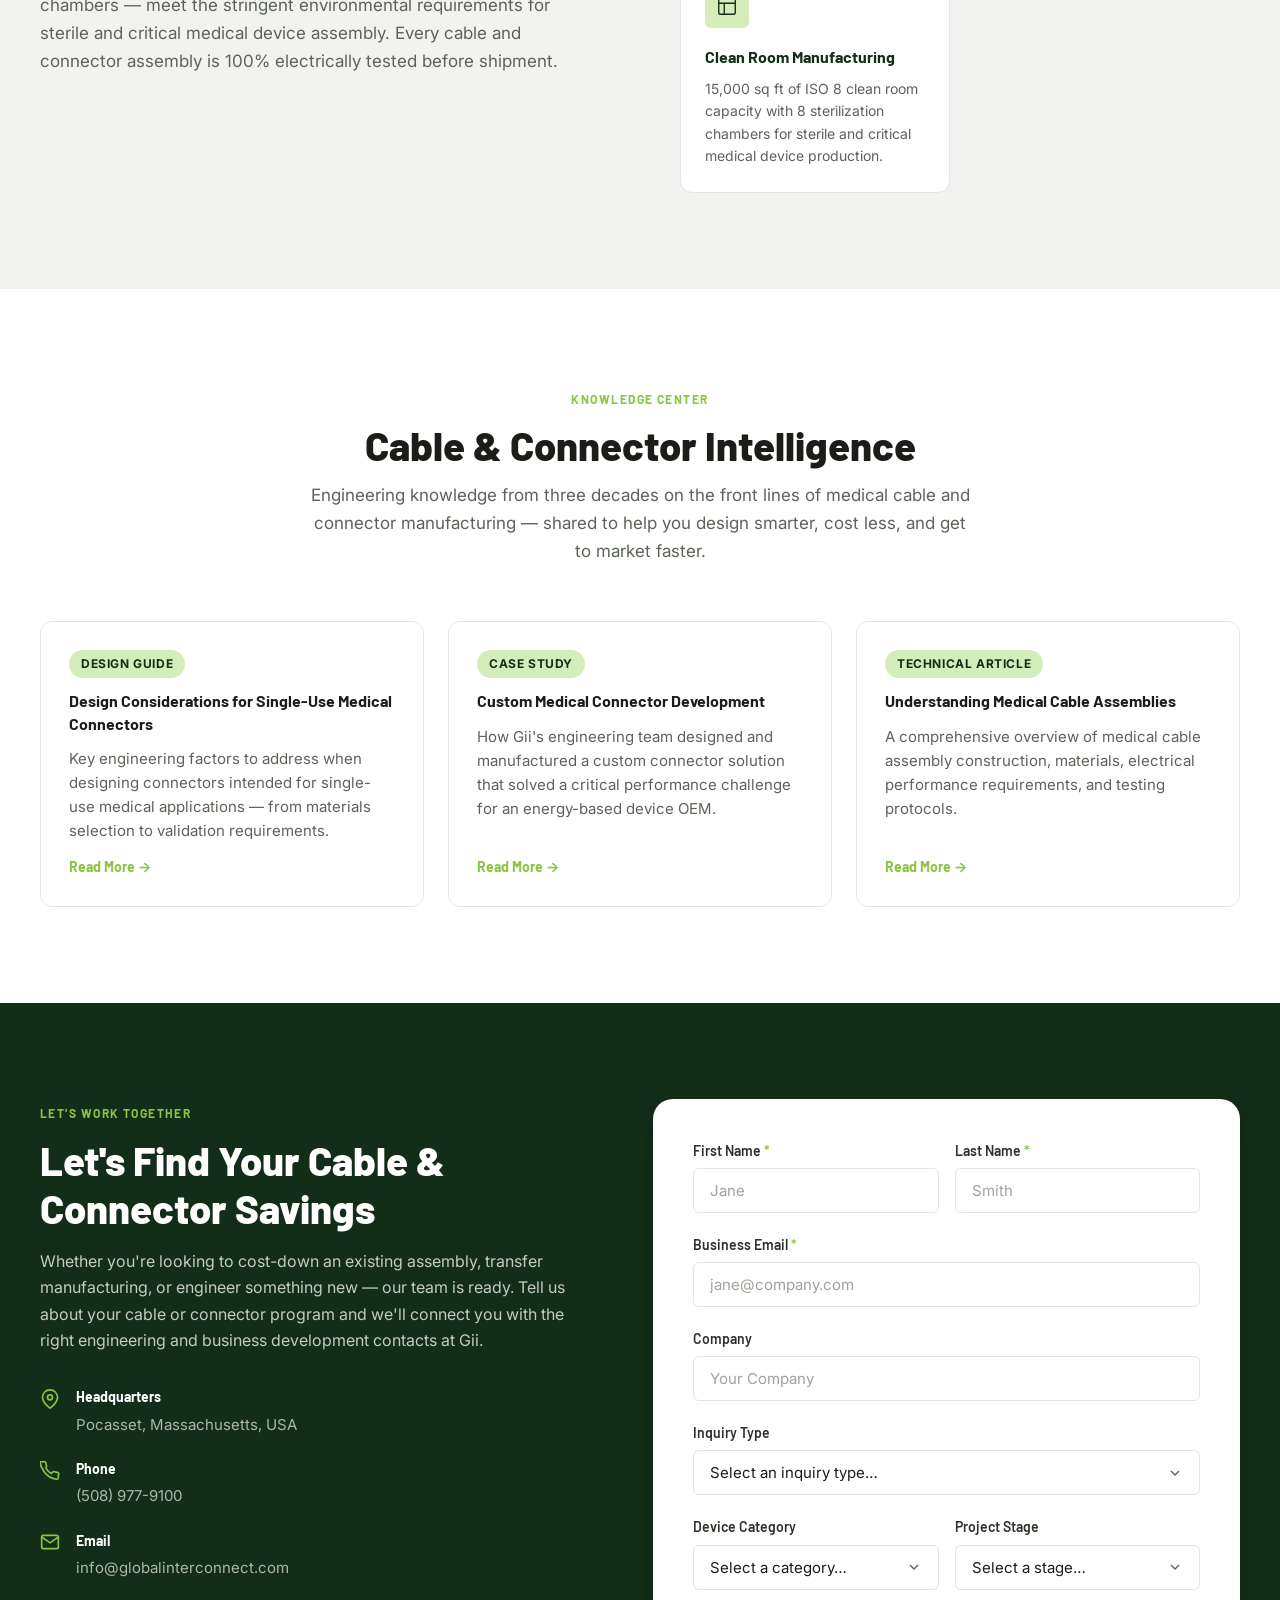
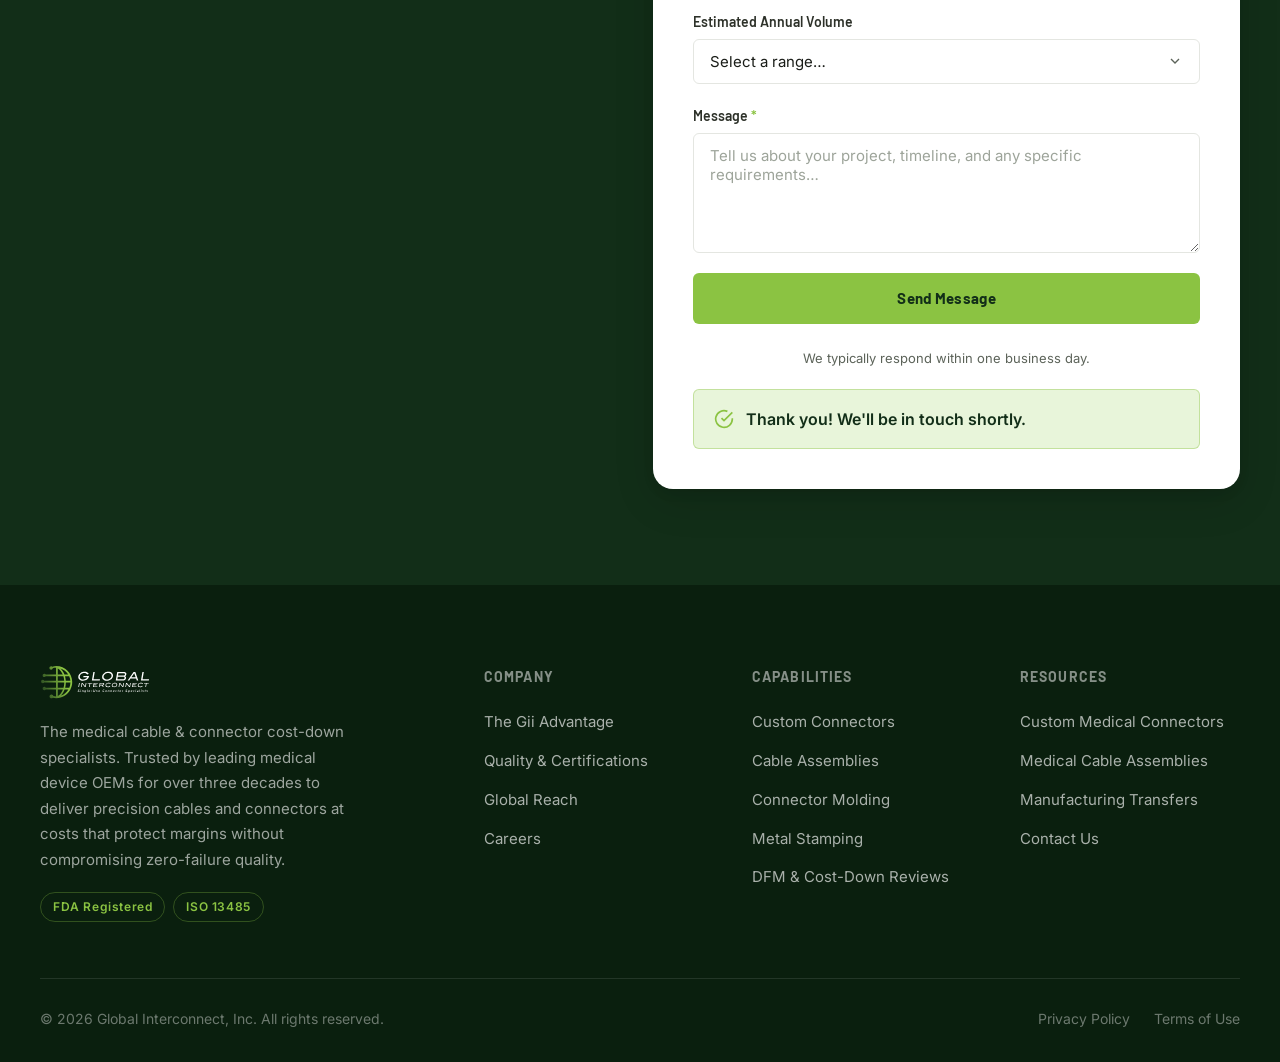
==== commit 0cc4a88f: "ChatBot Added" ====
--- a/index.html
+++ b/index.html
@@ -918,5 +918,6 @@
   </footer>
 
   <script src="assets/js/main.js"></script>
+  <script src="assets/js/chatbot.js"></script>
 </body>
 </html>
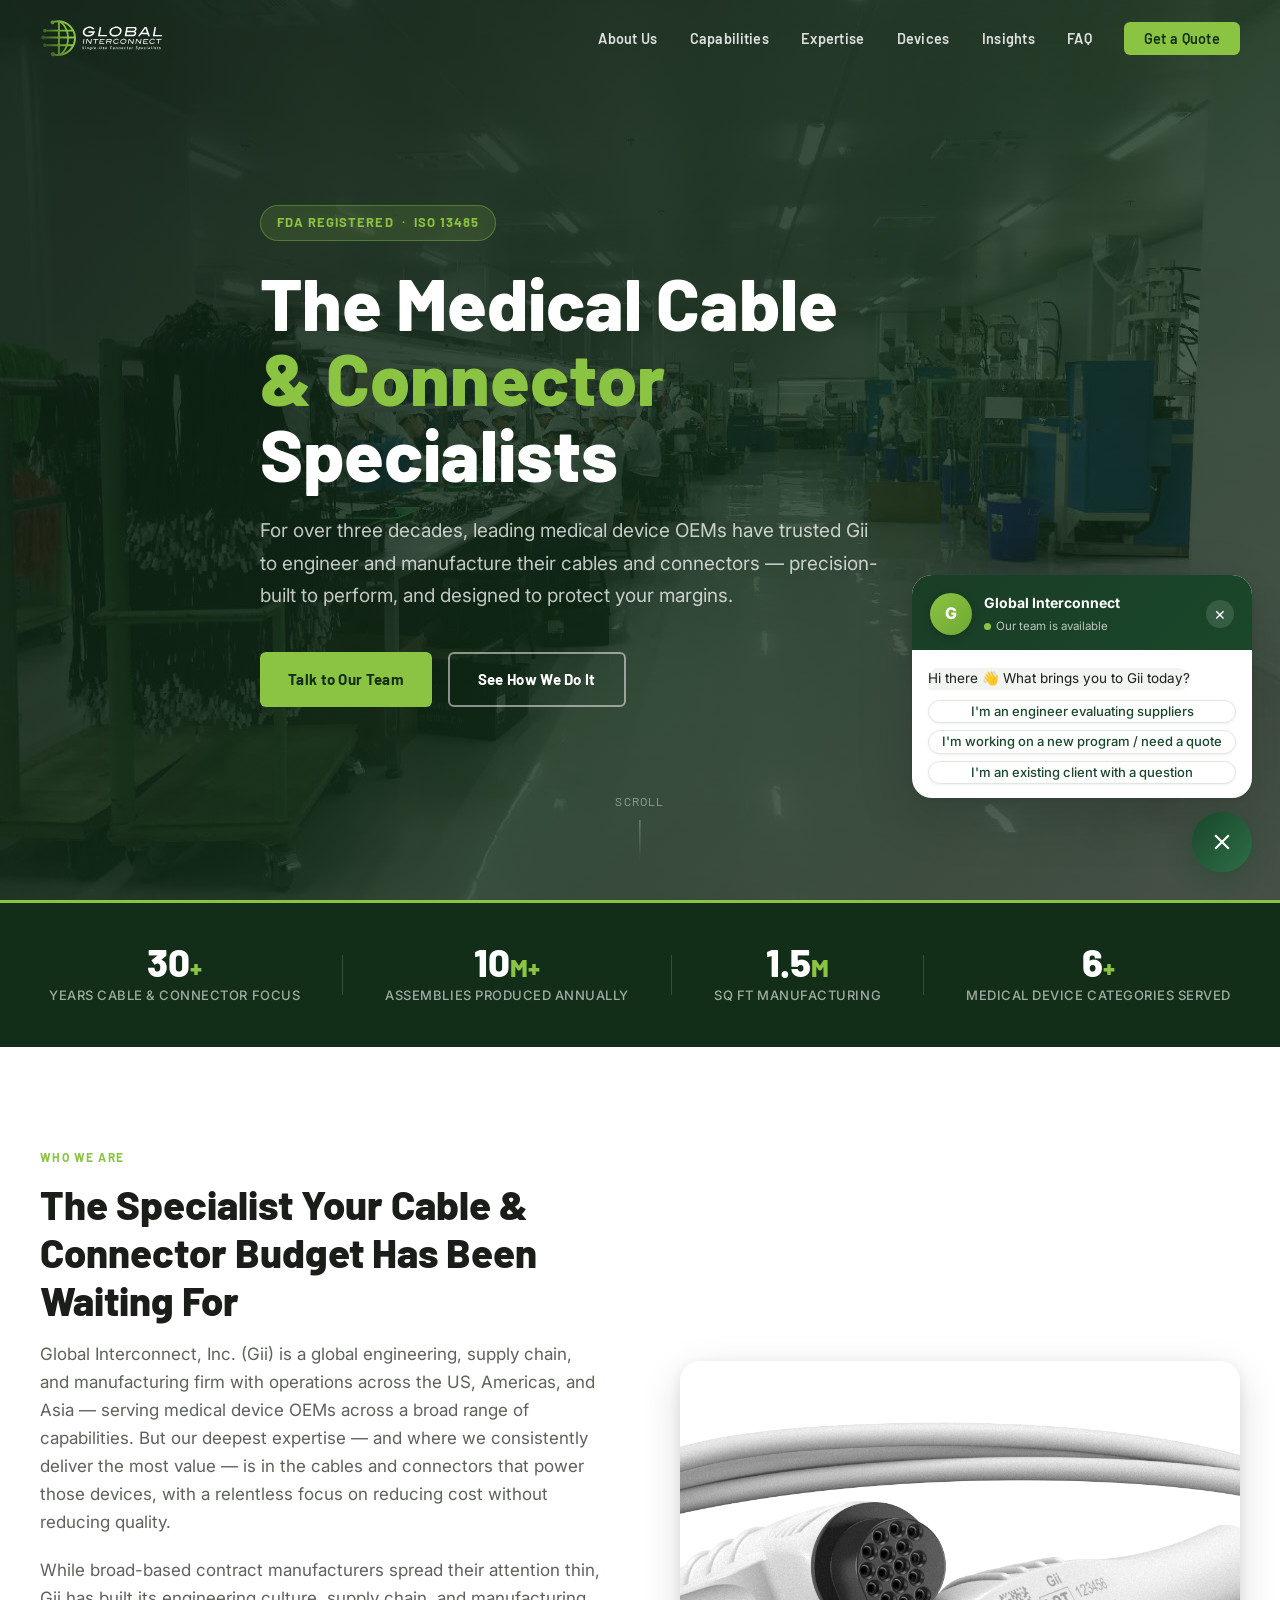
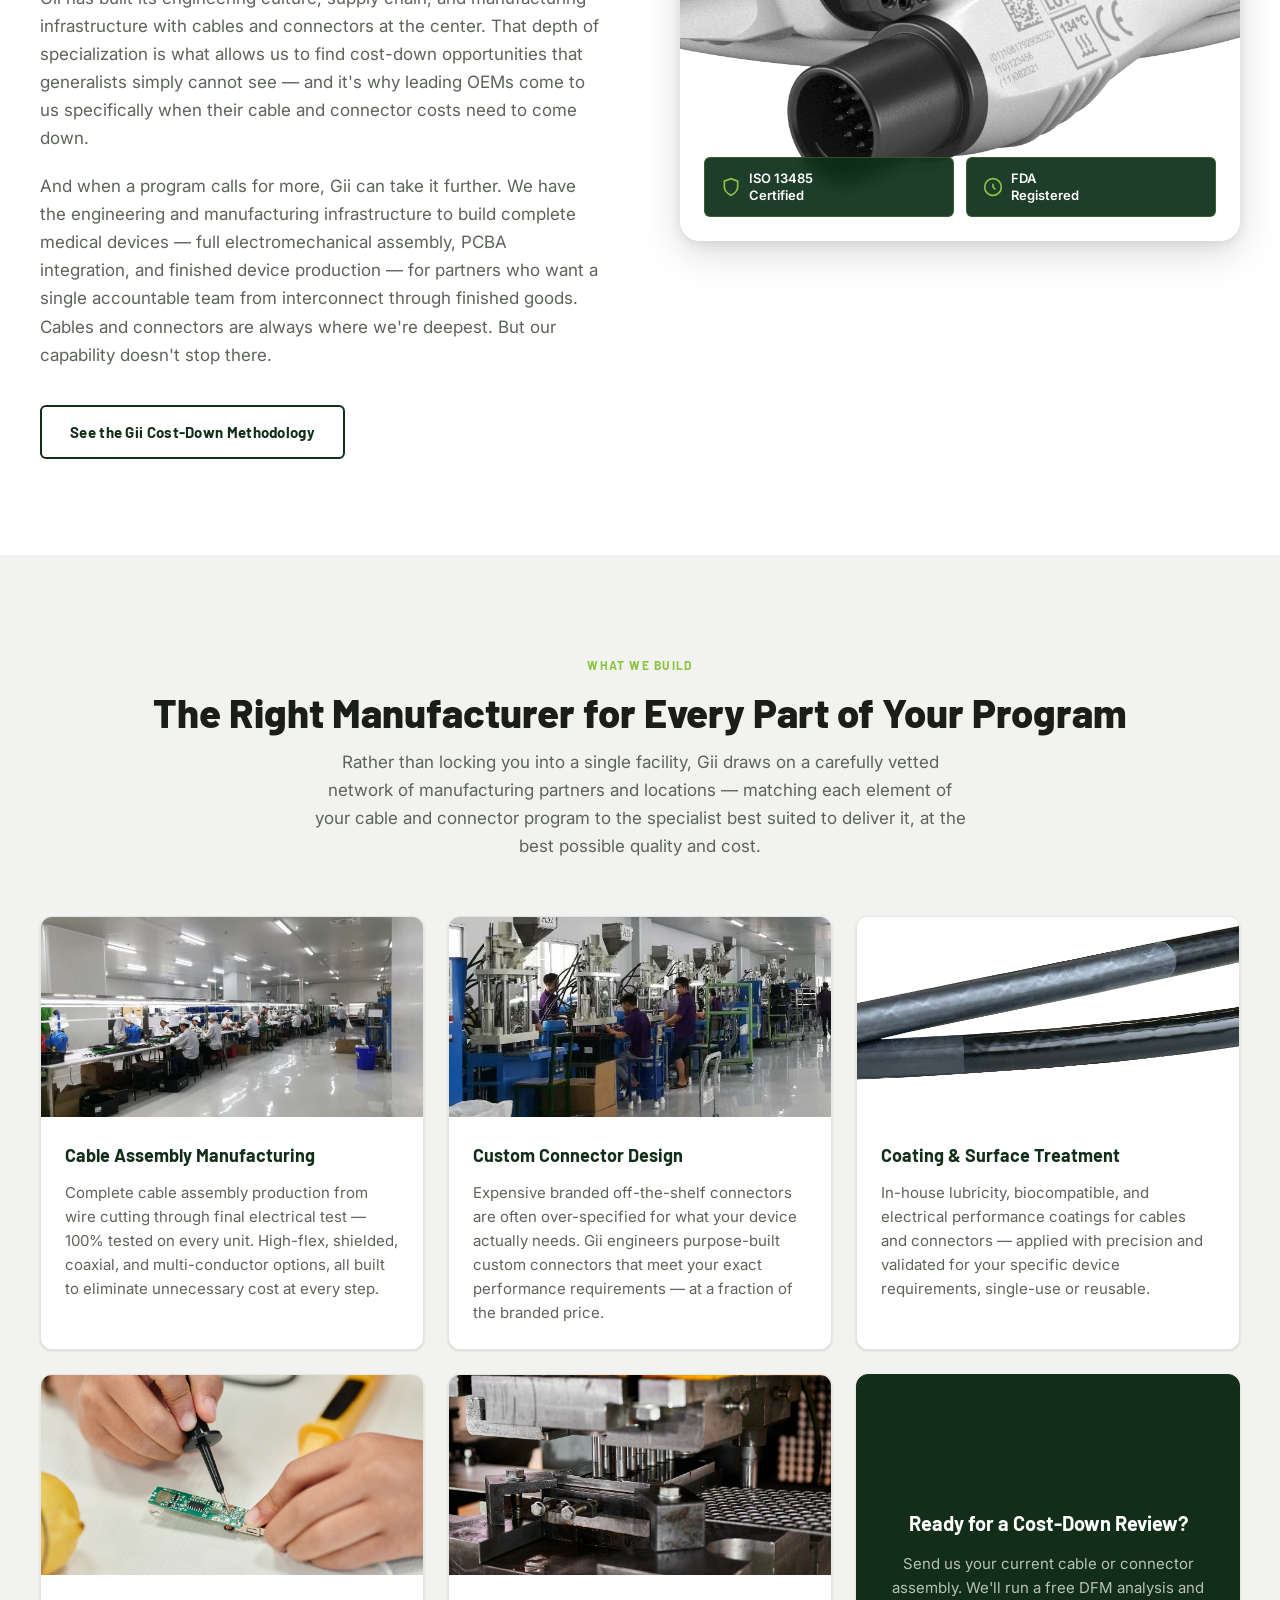
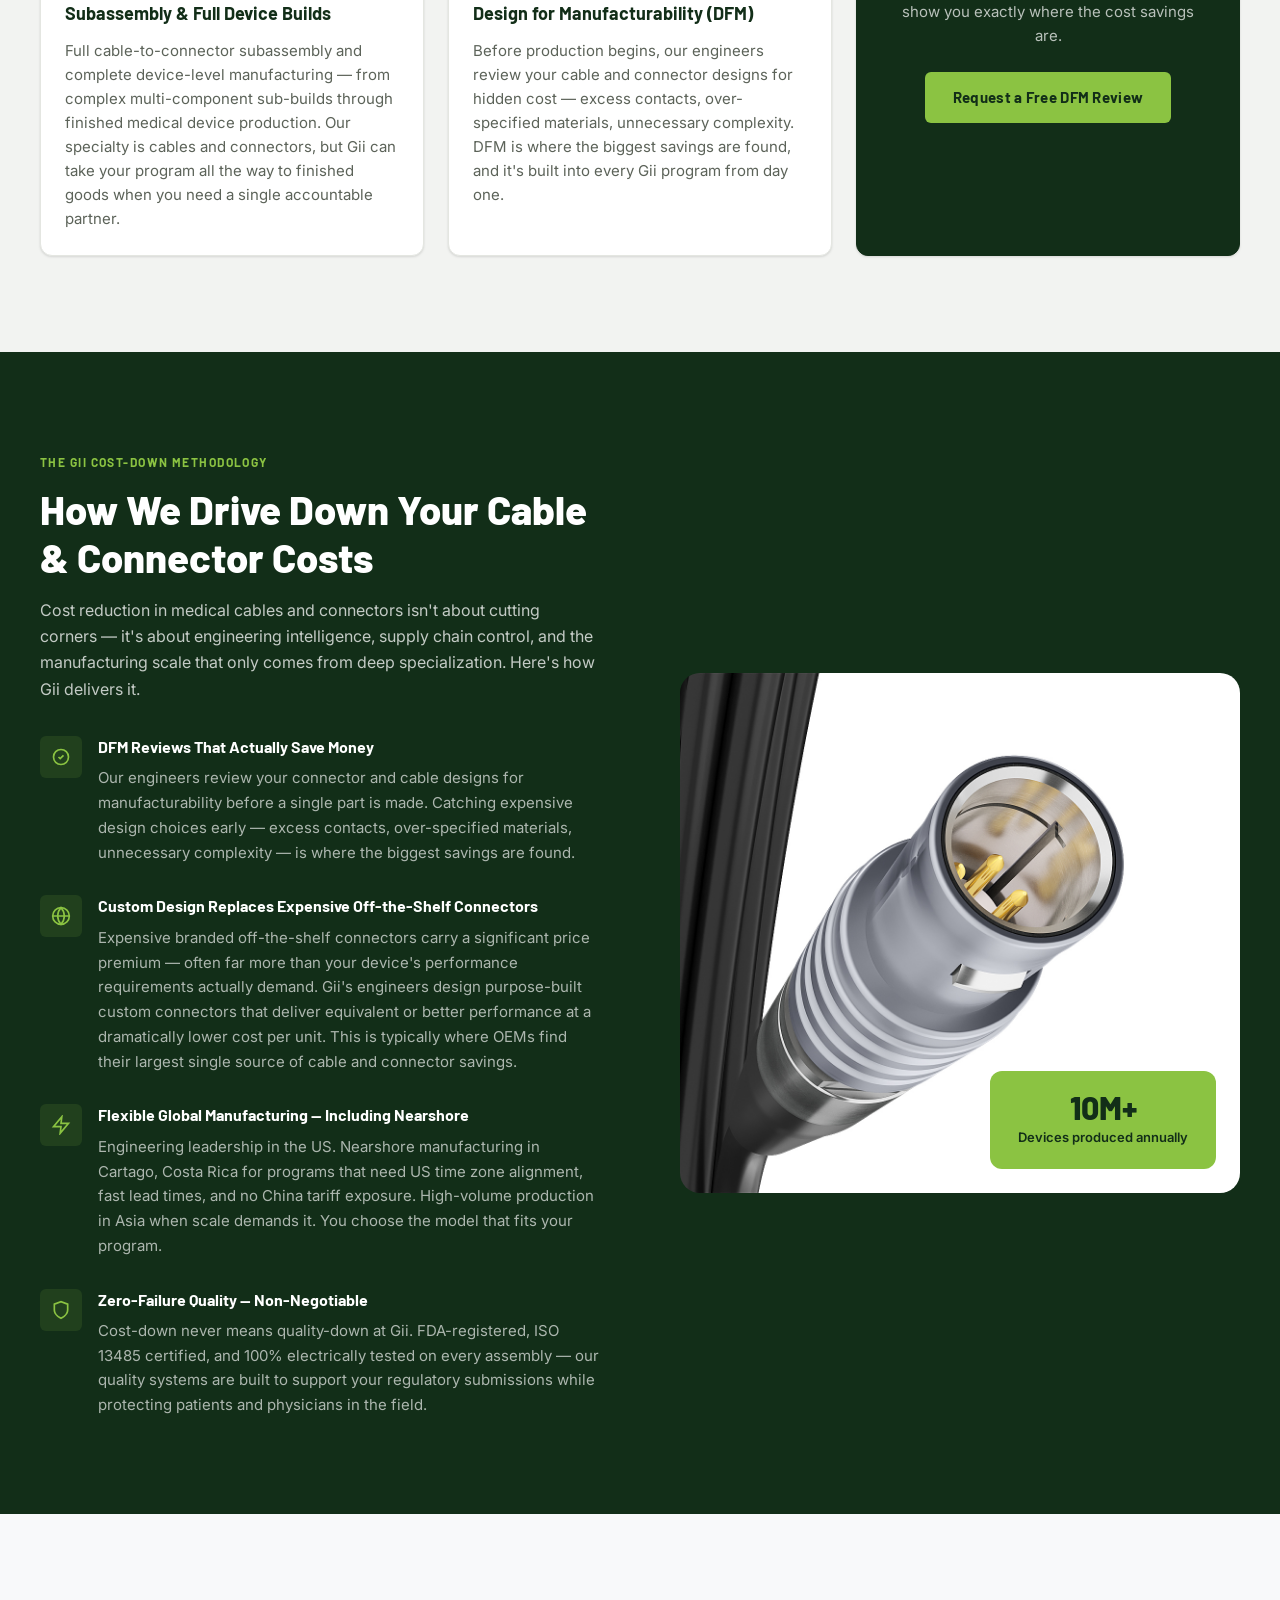
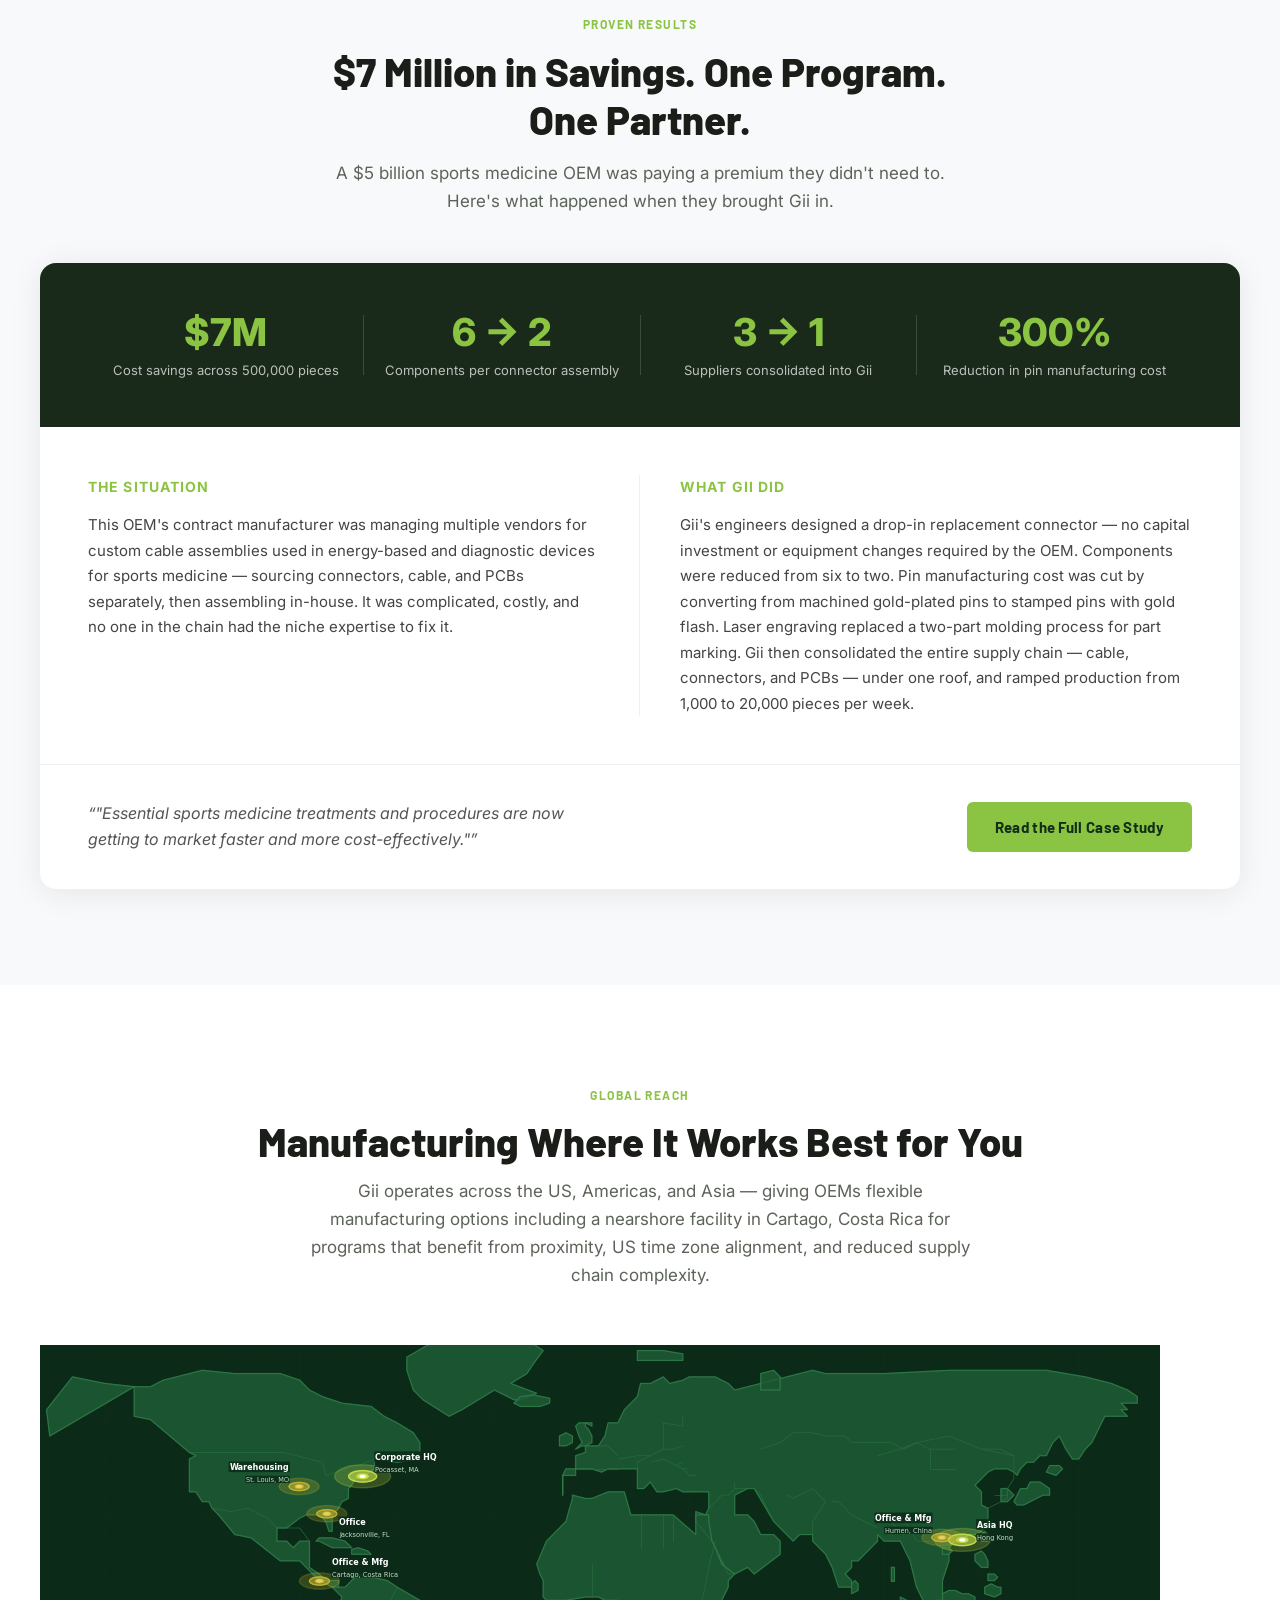
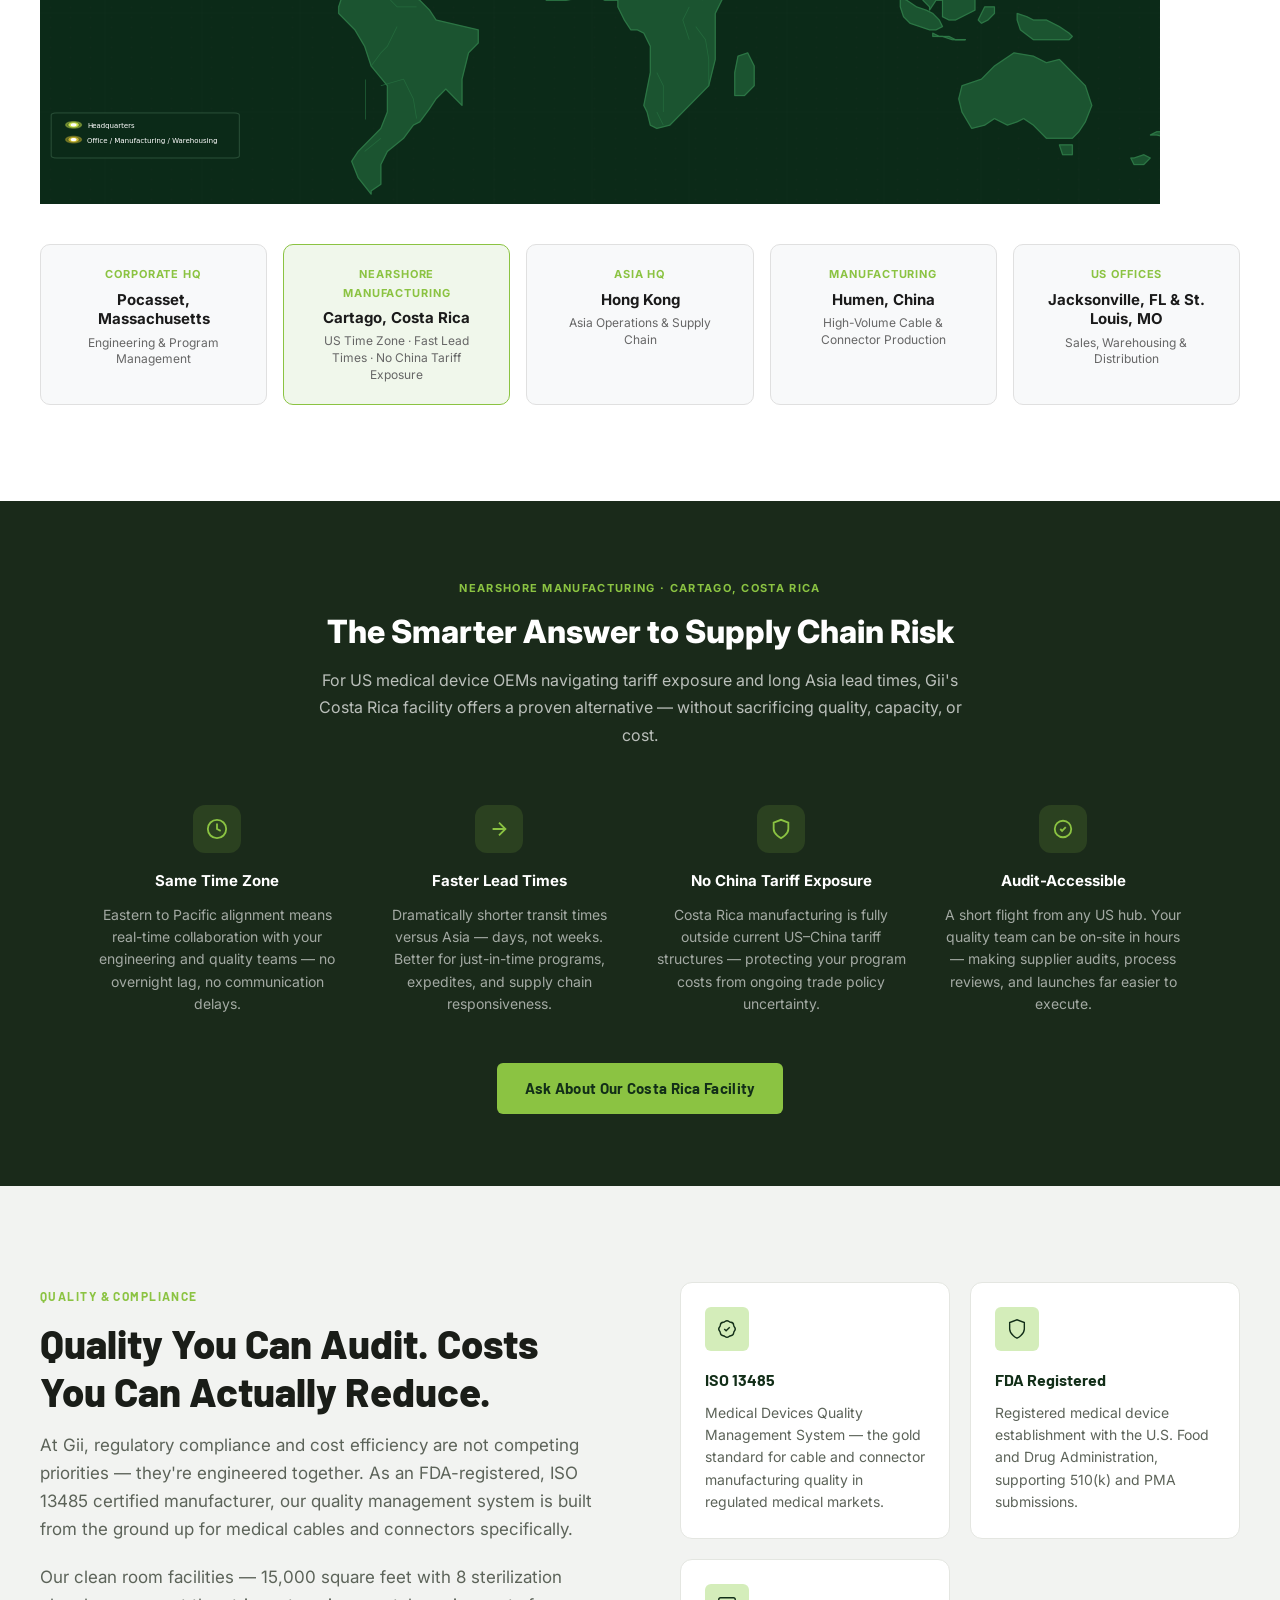
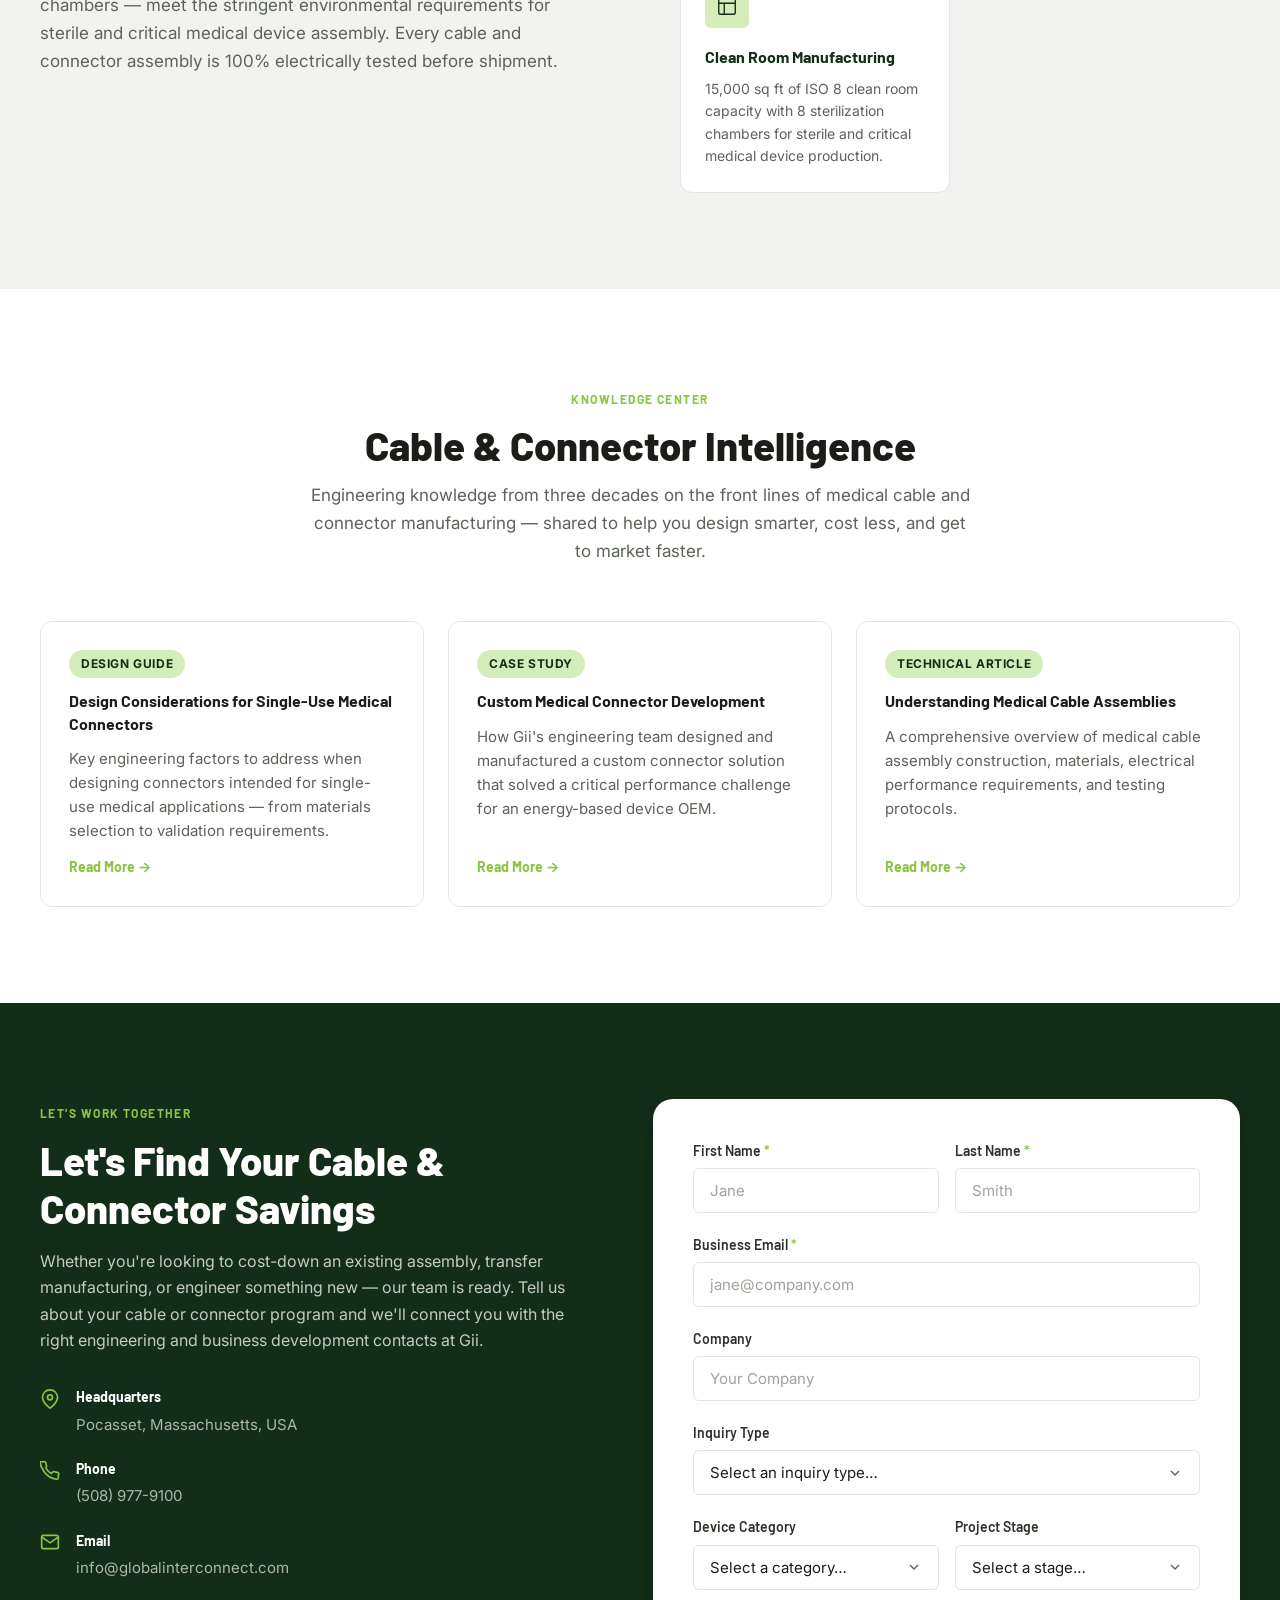
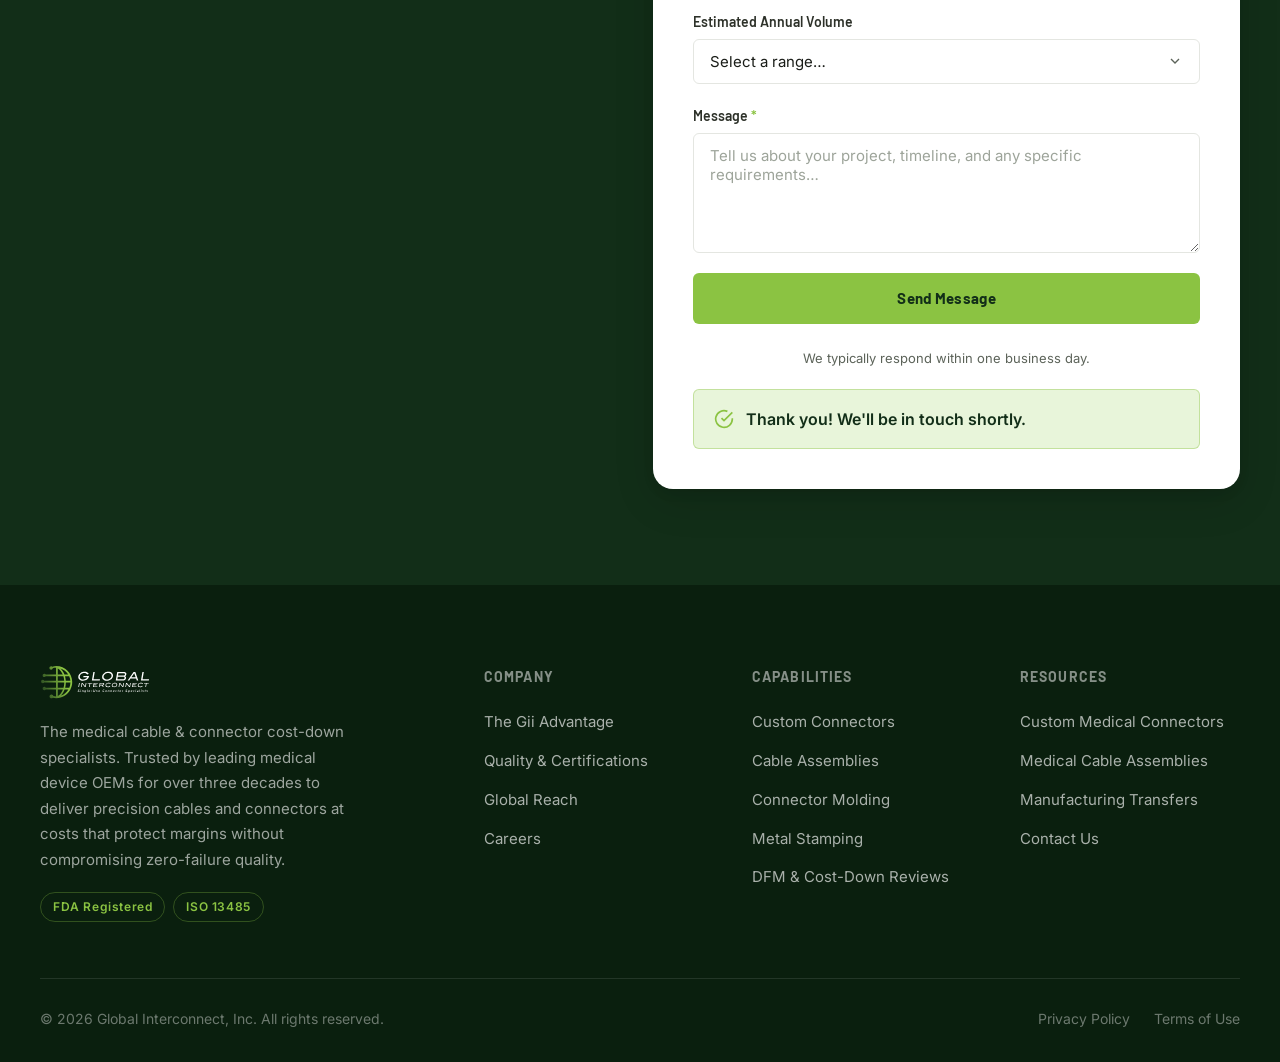
==== commit 2b6c23fb: "BIG CHANGE - added FAQ and Quote Page" ====
--- a/index.html
+++ b/index.html
@@ -66,7 +66,8 @@
         <li><a href="expertise.html">Expertise</a></li>
         <li><a href="devices.html">Devices</a></li>
         <li><a href="insights.html">Insights</a></li>
-        <li><a href="#contact" class="nav-cta">Get In Touch</a></li>
+        <li><a href="faq.html">FAQ</a></li>
+        <li><a href="quote.html" class="nav-cta">Get a Quote</a></li>
       </ul>
     </nav>
   </header>
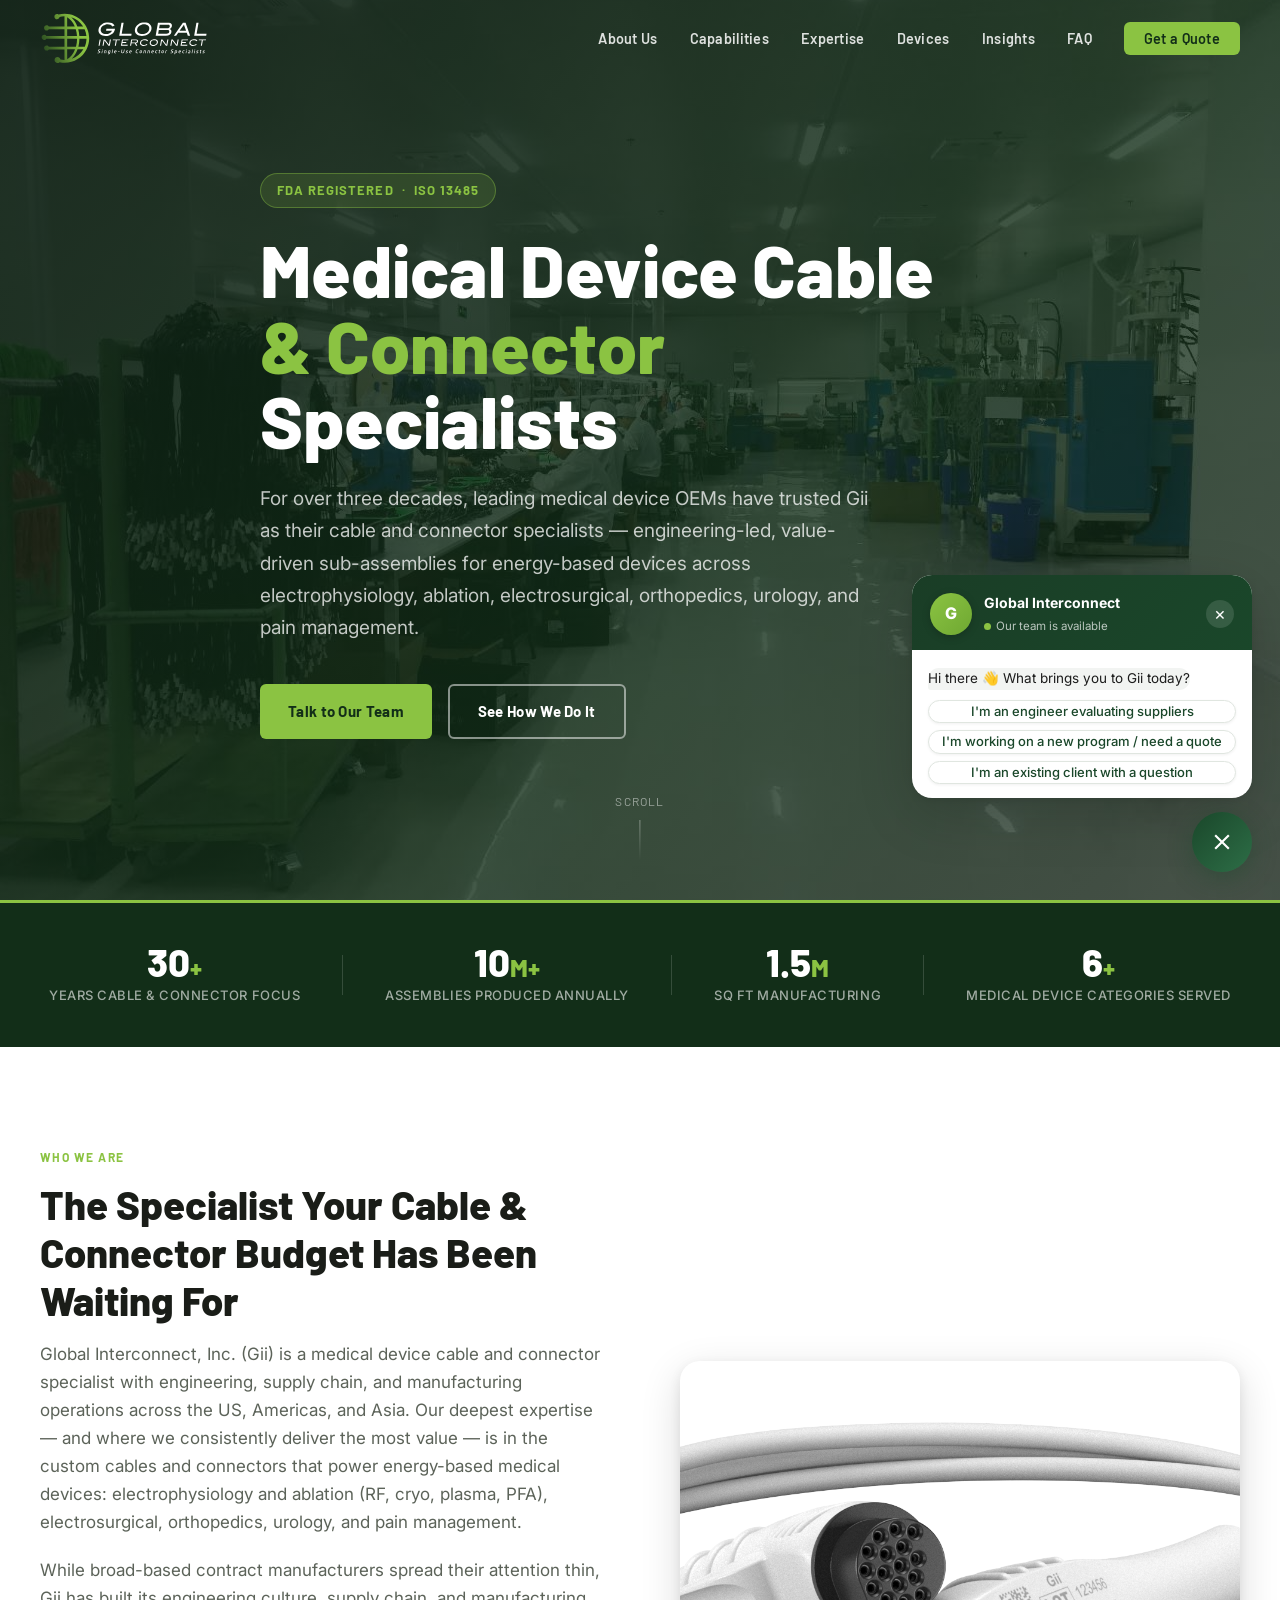
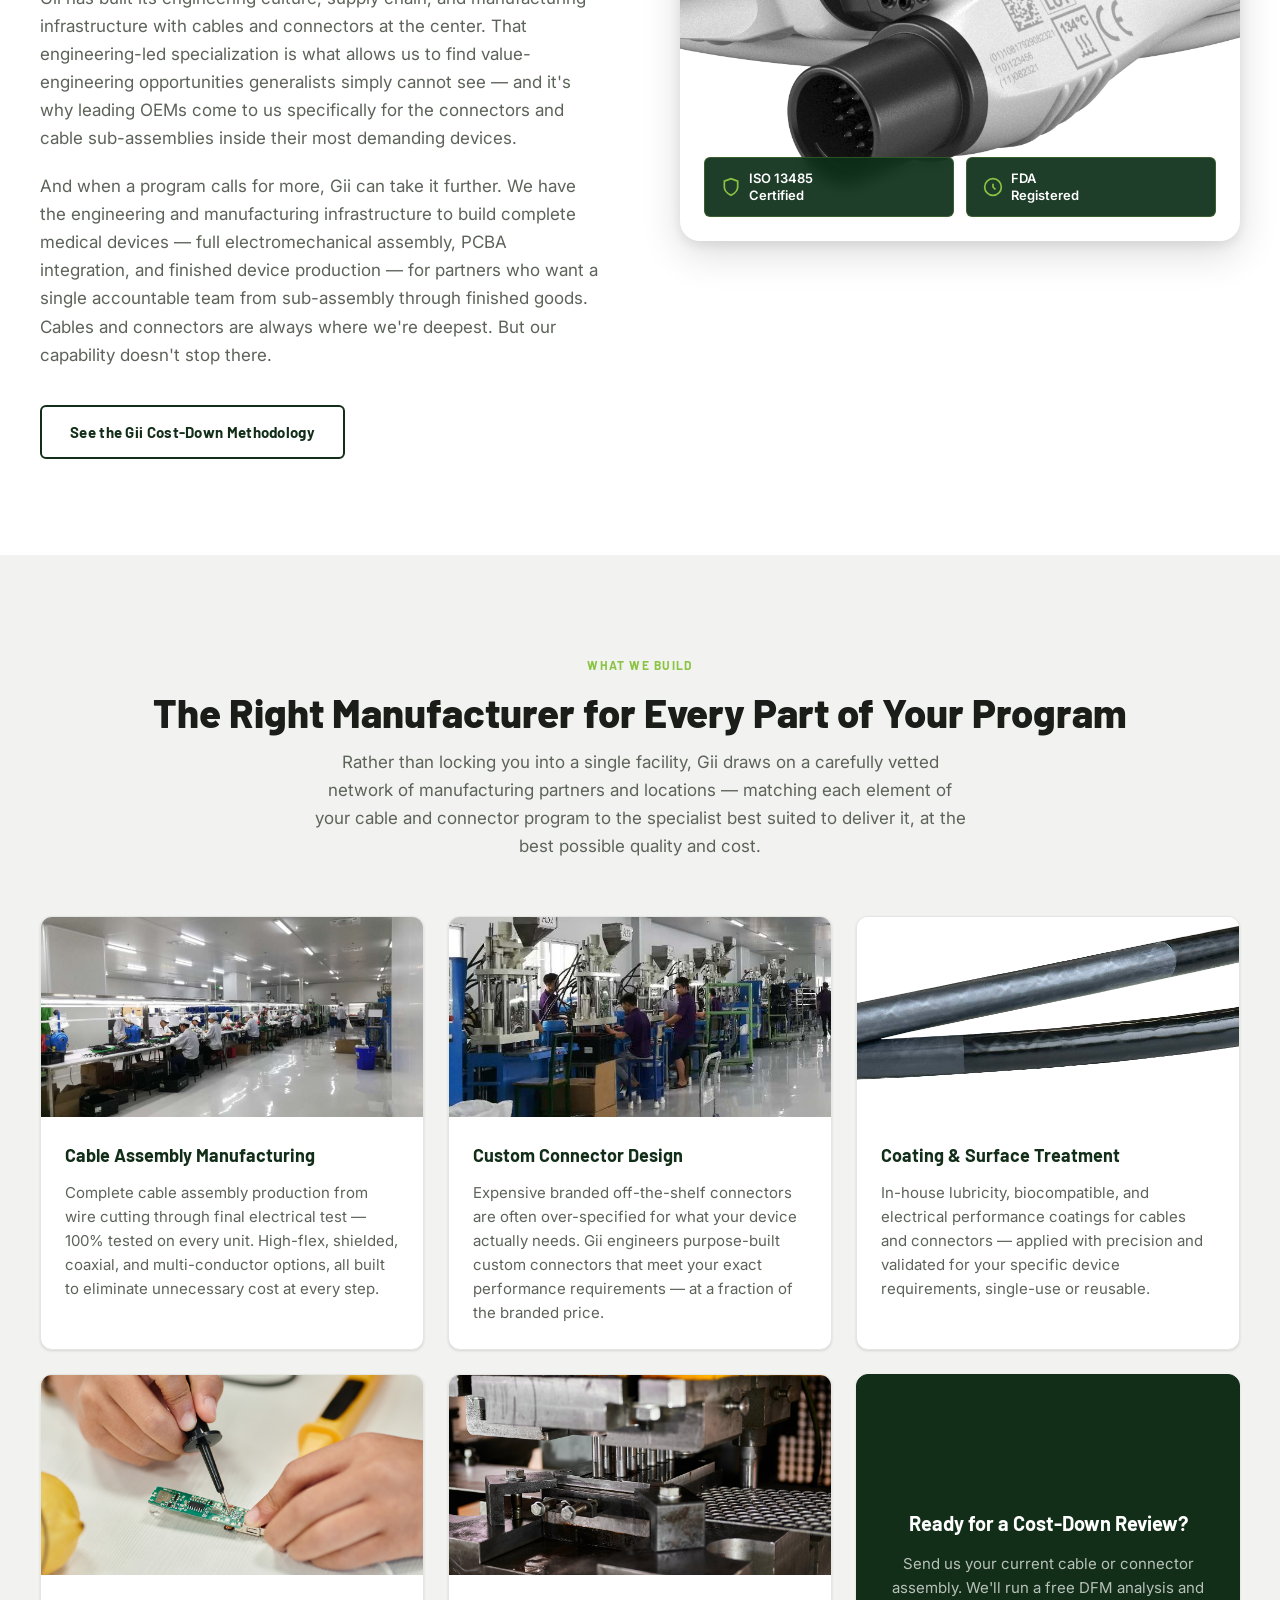
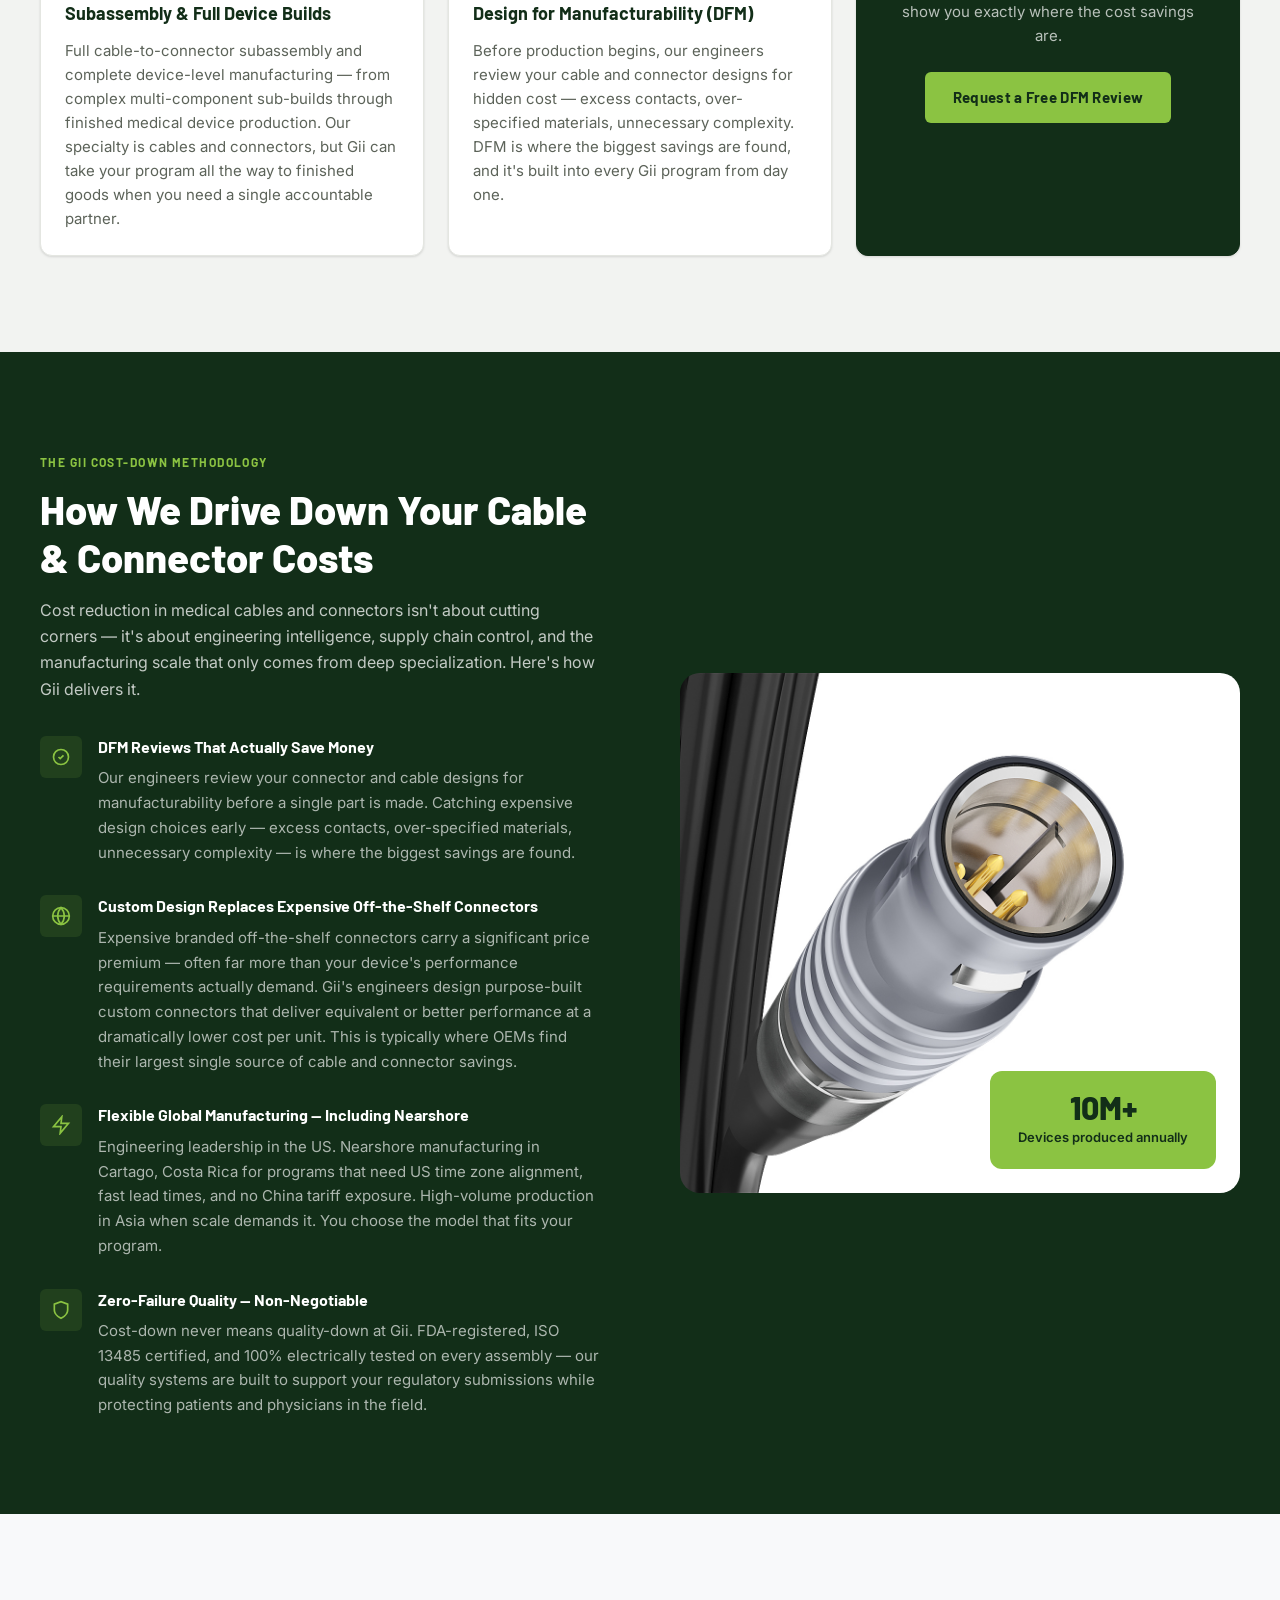
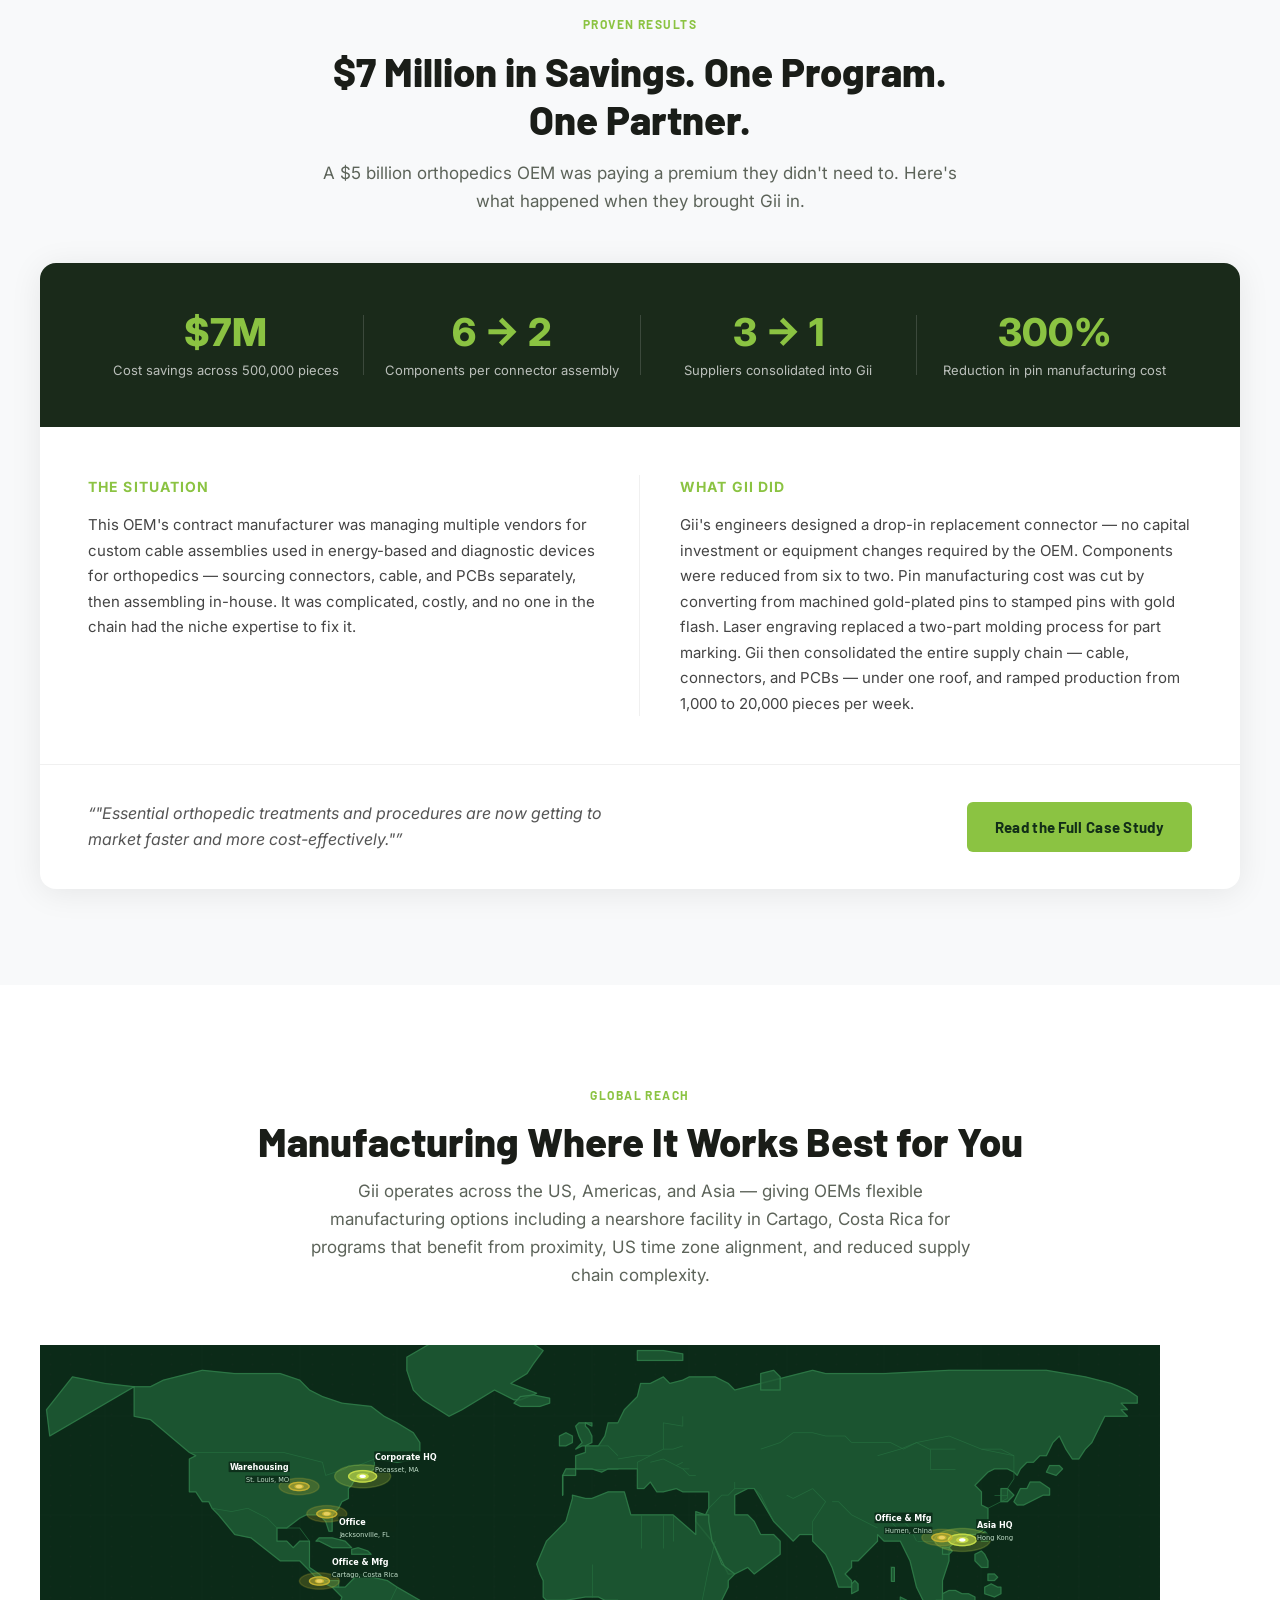
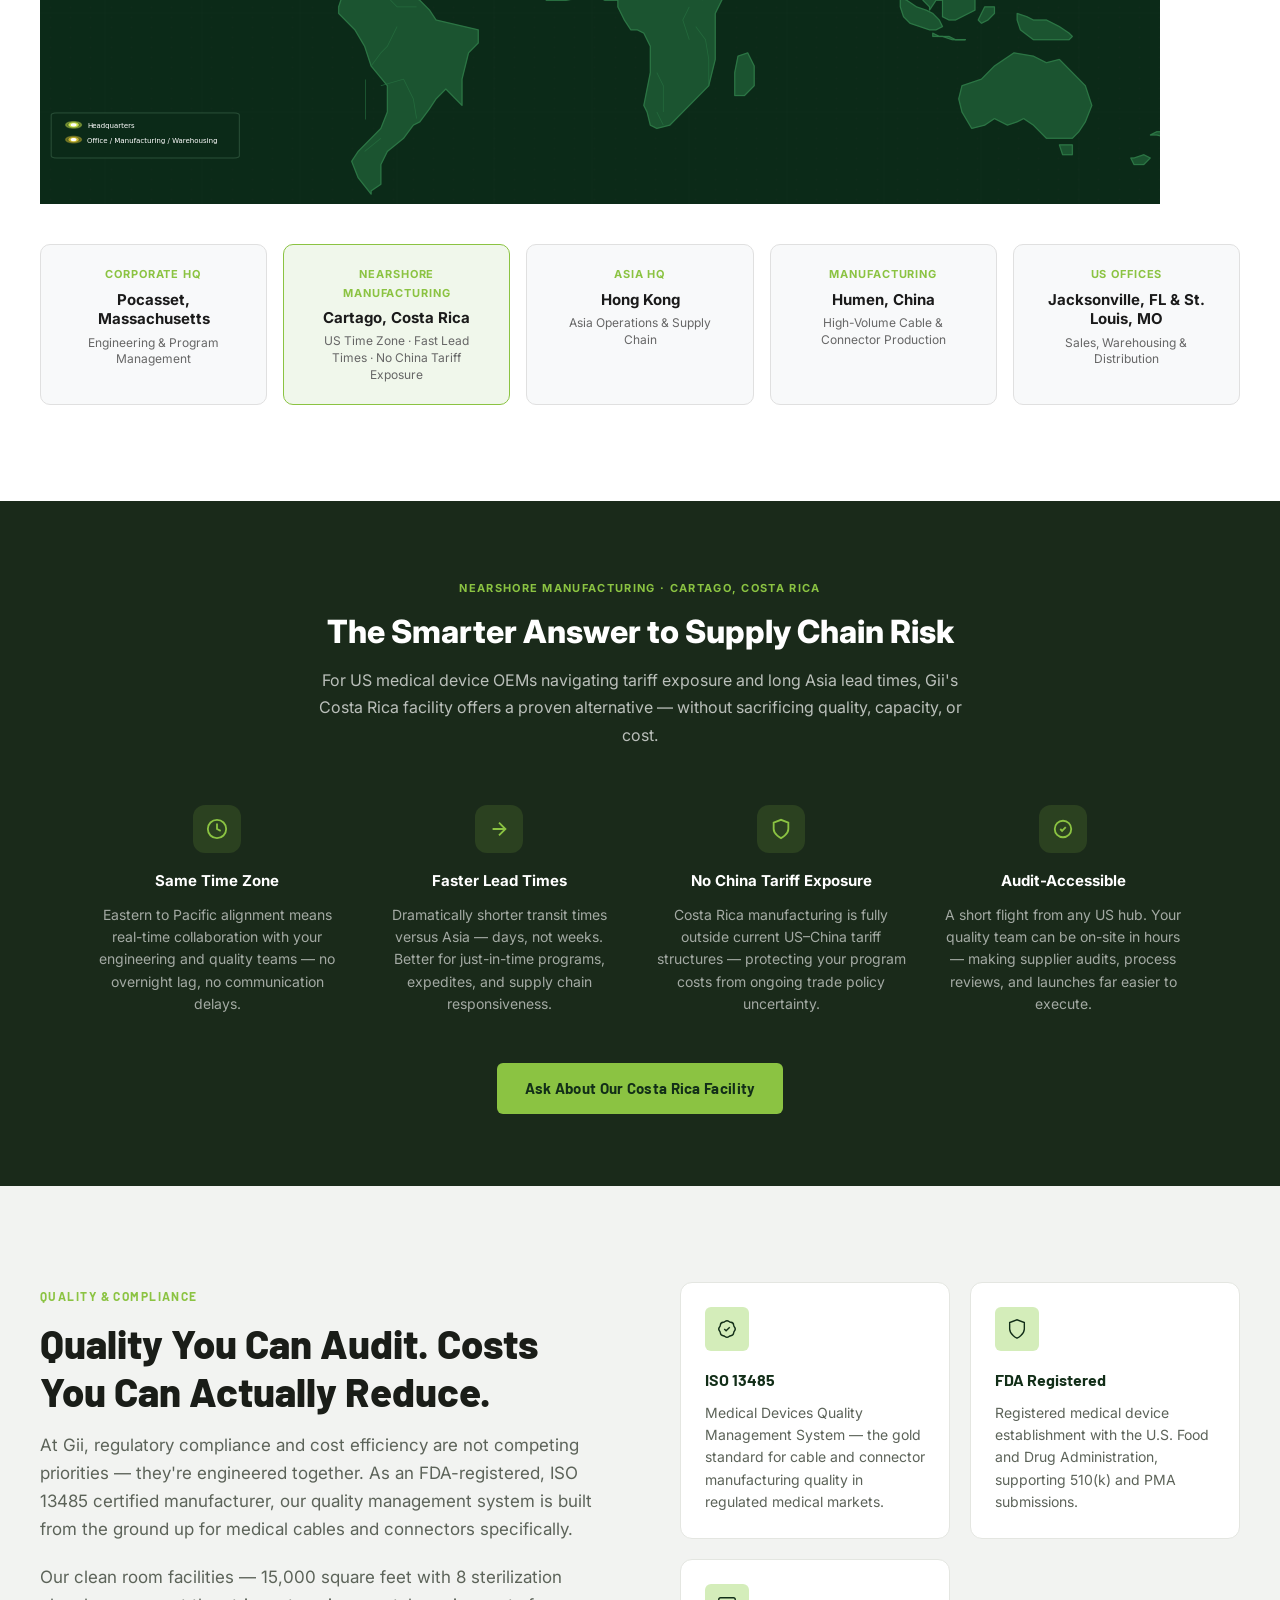
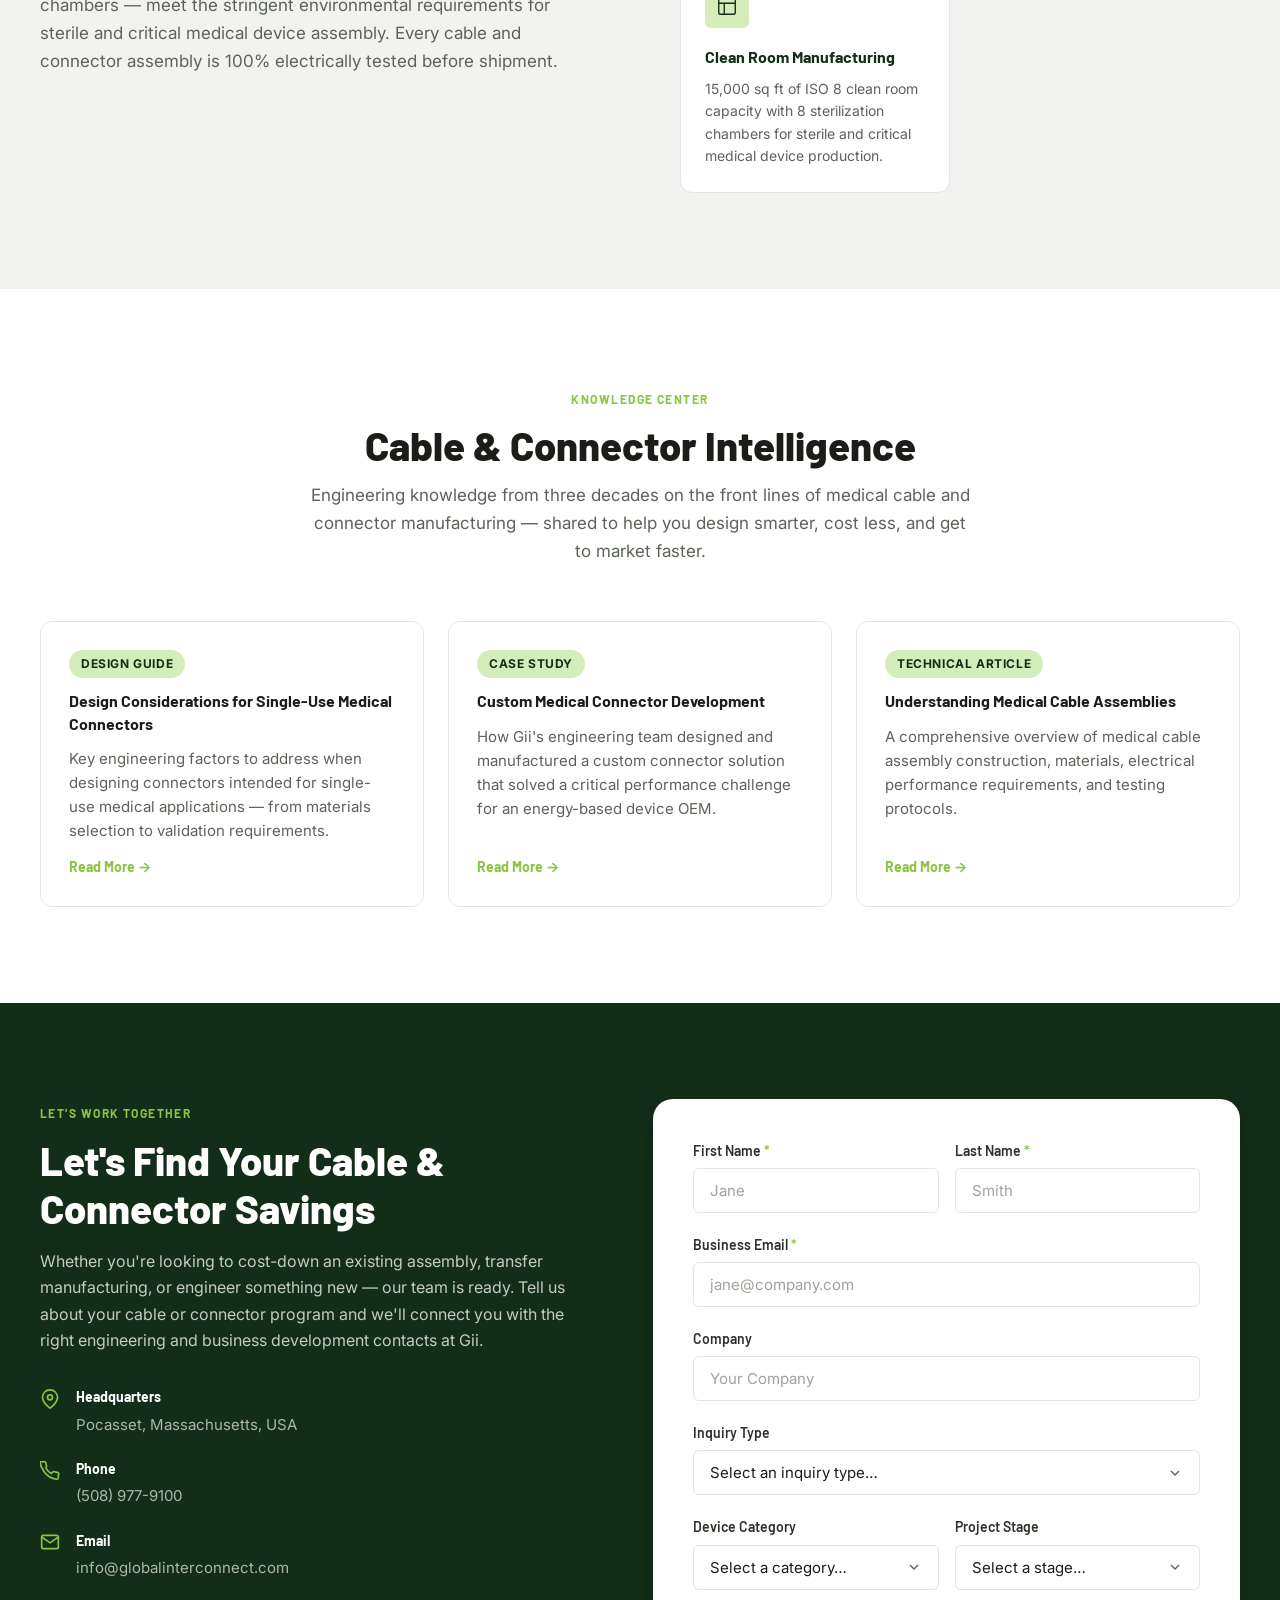
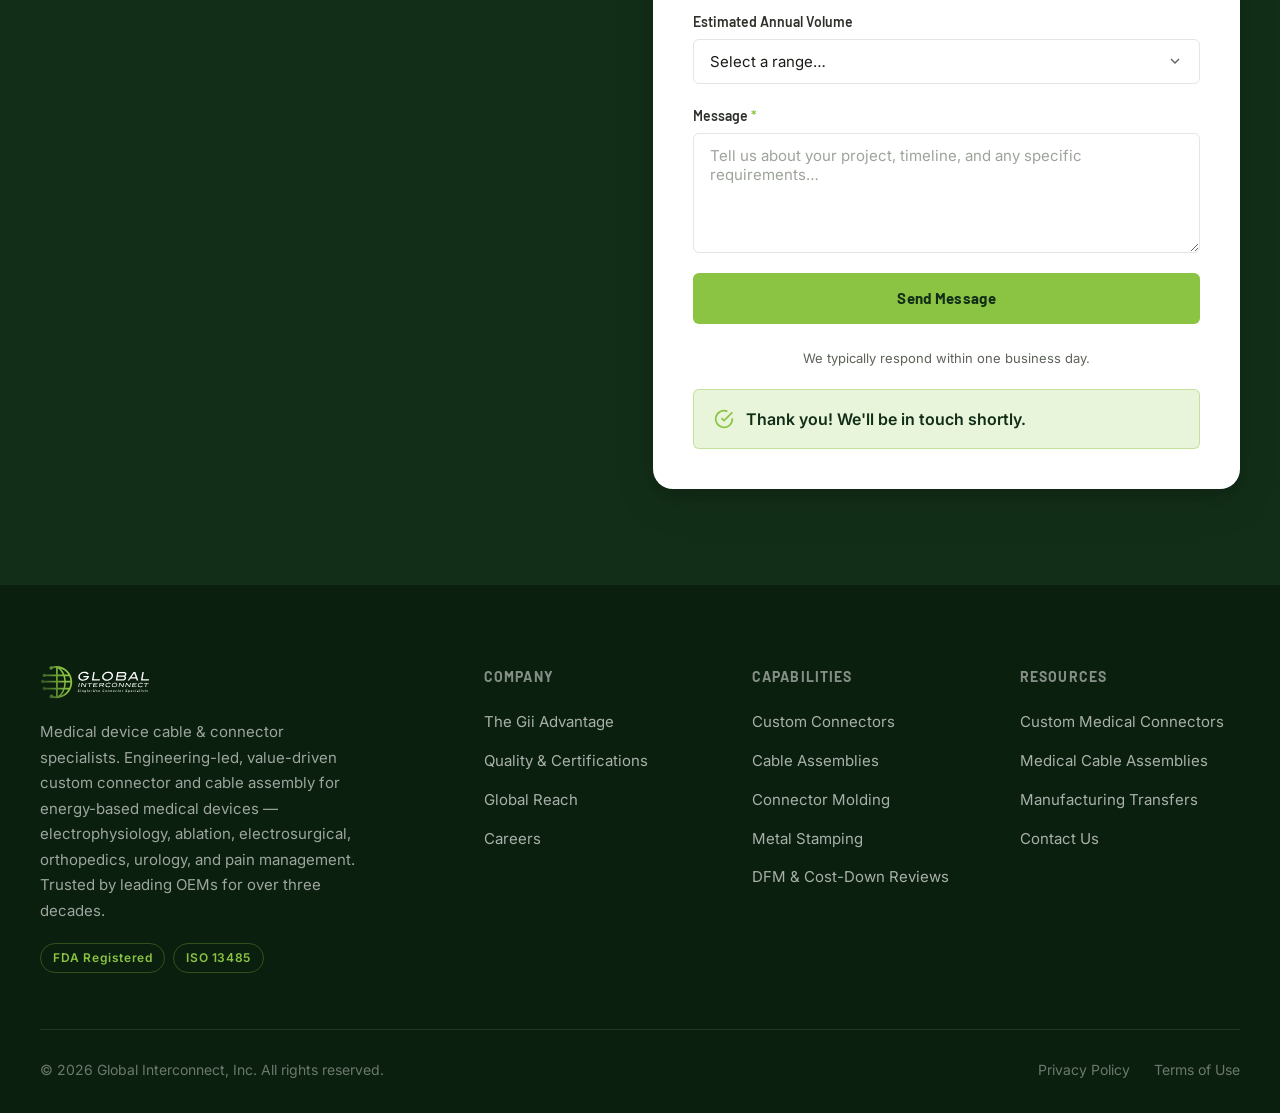
==== commit ad01e913: "Total Site Rework Based on Meeting Rewrote all text based on Sales team meeting in Lab. Still has pl" ====
--- a/index.html
+++ b/index.html
@@ -3,8 +3,8 @@
 <head>
   <meta charset="UTF-8" />
   <meta name="viewport" content="width=device-width, initial-scale=1.0" />
-  <meta name="description" content="Global Interconnect, Inc. (Gii) — FDA-registered, ISO 13485 medical cable &amp; connector specialists. Custom connectors, cable assemblies, and DFM reviews that reduce OEM costs without compromising zero-failure performance." />
-  <title>Global Interconnect, Inc. | Medical Cable &amp; Connector Specialists</title>
+  <meta name="description" content="Global Interconnect, Inc. (Gii) — engineering-led medical device cable &amp; connector specialists for energy-based devices: electrophysiology, ablation (RF, cryo, plasma, PFA), electrosurgical, orthopedics, urology, and pain management. Custom connector design, cable assembly, and value engineering. FDA-registered, ISO 13485." />
+  <title>Global Interconnect, Inc. | Medical Device Cable &amp; Connector Specialists</title>
   <!-- Open Graph -->
   <meta property="og:type"        content="website" />
   <meta property="og:site_name"   content="Global Interconnect, Inc." />
@@ -83,12 +83,12 @@
     <div class="hero-content">
       <div class="hero-badge">FDA Registered &nbsp;·&nbsp; ISO 13485</div>
       <h1 class="hero-headline">
-        The Medical Cable<br />
+        Medical Device Cable<br />
         <span class="accent">&amp; Connector</span><br />
         Specialists
       </h1>
       <p class="hero-sub">
-        For over three decades, leading medical device OEMs have trusted Gii to engineer and manufacture their cables and connectors — precision-built to perform, and designed to protect your margins.
+        For over three decades, leading medical device OEMs have trusted Gii as their cable and connector specialists — engineering-led, value-driven sub-assemblies for energy-based devices across electrophysiology, ablation, electrosurgical, orthopedics, urology, and pain management.
       </p>
       <div class="hero-actions">
         <a href="#contact" class="btn btn-primary">Talk to Our Team</a>
@@ -133,9 +133,9 @@
         <div class="intro-text">
           <span class="section-eyebrow">Who We Are</span>
           <h2 class="section-title">The Specialist Your Cable &amp; Connector Budget Has Been Waiting For</h2>
-          <p>Global Interconnect, Inc. (Gii) is a global engineering, supply chain, and manufacturing firm with operations across the US, Americas, and Asia — serving medical device OEMs across a broad range of capabilities. But our deepest expertise — and where we consistently deliver the most value — is in the cables and connectors that power those devices, with a relentless focus on reducing cost without reducing quality.</p>
-          <p>While broad-based contract manufacturers spread their attention thin, Gii has built its engineering culture, supply chain, and manufacturing infrastructure with cables and connectors at the center. That depth of specialization is what allows us to find cost-down opportunities that generalists simply cannot see — and it's why leading OEMs come to us specifically when their cable and connector costs need to come down.</p>
-          <p>And when a program calls for more, Gii can take it further. We have the engineering and manufacturing infrastructure to build complete medical devices — full electromechanical assembly, PCBA integration, and finished device production — for partners who want a single accountable team from interconnect through finished goods. Cables and connectors are always where we're deepest. But our capability doesn't stop there.</p>
+          <p>Global Interconnect, Inc. (Gii) is a medical device cable and connector specialist with engineering, supply chain, and manufacturing operations across the US, Americas, and Asia. Our deepest expertise — and where we consistently deliver the most value — is in the custom cables and connectors that power energy-based medical devices: electrophysiology and ablation (RF, cryo, plasma, PFA), electrosurgical, orthopedics, urology, and pain management.</p>
+          <p>While broad-based contract manufacturers spread their attention thin, Gii has built its engineering culture, supply chain, and manufacturing infrastructure with cables and connectors at the center. That engineering-led specialization is what allows us to find value-engineering opportunities generalists simply cannot see — and it's why leading OEMs come to us specifically for the connectors and cable sub-assemblies inside their most demanding devices.</p>
+          <p>And when a program calls for more, Gii can take it further. We have the engineering and manufacturing infrastructure to build complete medical devices — full electromechanical assembly, PCBA integration, and finished device production — for partners who want a single accountable team from sub-assembly through finished goods. Cables and connectors are always where we're deepest. But our capability doesn't stop there.</p>
           <a href="#advantage" class="btn btn-secondary">See the Gii Cost-Down Methodology</a>
         </div>
         <div class="intro-image">
@@ -299,7 +299,7 @@
       <div class="case-study-header">
         <span class="section-eyebrow">Proven Results</span>
         <h2 class="section-title">$7 Million in Savings. One Program. One Partner.</h2>
-        <p class="section-desc">A $5 billion sports medicine OEM was paying a premium they didn't need to. Here's what happened when they brought Gii in.</p>
+        <p class="section-desc">A $5 billion orthopedics OEM was paying a premium they didn't need to. Here's what happened when they brought Gii in.</p>
       </div>
 
       <div class="case-study-card">
@@ -328,7 +328,7 @@
         <div class="case-study-body">
           <div class="case-study-problem">
             <h3>The Situation</h3>
-            <p>This OEM's contract manufacturer was managing multiple vendors for custom cable assemblies used in energy-based and diagnostic devices for sports medicine — sourcing connectors, cable, and PCBs separately, then assembling in-house. It was complicated, costly, and no one in the chain had the niche expertise to fix it.</p>
+            <p>This OEM's contract manufacturer was managing multiple vendors for custom cable assemblies used in energy-based and diagnostic devices for orthopedics — sourcing connectors, cable, and PCBs separately, then assembling in-house. It was complicated, costly, and no one in the chain had the niche expertise to fix it.</p>
           </div>
           <div class="case-study-solution">
             <h3>What Gii Did</h3>
@@ -337,7 +337,7 @@
         </div>
 
         <div class="case-study-footer">
-          <p class="case-study-quote">"Essential sports medicine treatments and procedures are now getting to market faster and more cost-effectively."</p>
+          <p class="case-study-quote">"Essential orthopedic treatments and procedures are now getting to market faster and more cost-effectively."</p>
           <a href="https://www.globalinterconnect.com/how-global-interconnect-changed-the-game-for-a-global-sports-medical-device-manufacturer/" target="_blank" rel="noopener" class="btn btn-primary">Read the Full Case Study</a>
         </div>
       </div>
@@ -816,7 +816,7 @@
                   <option value="robotics">Robotics &amp; Navigation</option>
                   <option value="patient-monitoring">Patient Monitoring</option>
                   <option value="pain-management">Pain Management</option>
-                  <option value="sports-medicine">Sports Medicine</option>
+                  <option value="sports-medicine">Orthopedics</option>
                   <option value="other">Other</option>
                 </select>
               </div>
@@ -868,7 +868,7 @@
       <div class="footer-grid">
         <div class="footer-brand">
           <img src="assets/images/logos/logo-white.svg" alt="Global Interconnect, Inc." class="footer-logo" />
-          <p>The medical cable &amp; connector cost-down specialists. Trusted by leading medical device OEMs for over three decades to deliver precision cables and connectors at costs that protect margins without compromising zero-failure quality.</p>
+          <p>Medical device cable &amp; connector specialists. Engineering-led, value-driven custom connector and cable assembly for energy-based medical devices — electrophysiology, ablation, electrosurgical, orthopedics, urology, and pain management. Trusted by leading OEMs for over three decades.</p>
           <div class="footer-certs">
             <span>FDA Registered</span>
             <span>ISO 13485</span>
--- a/assets/css/style.css
+++ b/assets/css/style.css
@@ -182,7 +182,7 @@
 }
 
 .nav-logo { display: flex; align-items: center; flex-shrink: 0; }
-.logo-img { height: 38px; width: auto; }
+.logo-img { height: 52px; width: auto; }
 
 .nav-links {
   display: flex;
